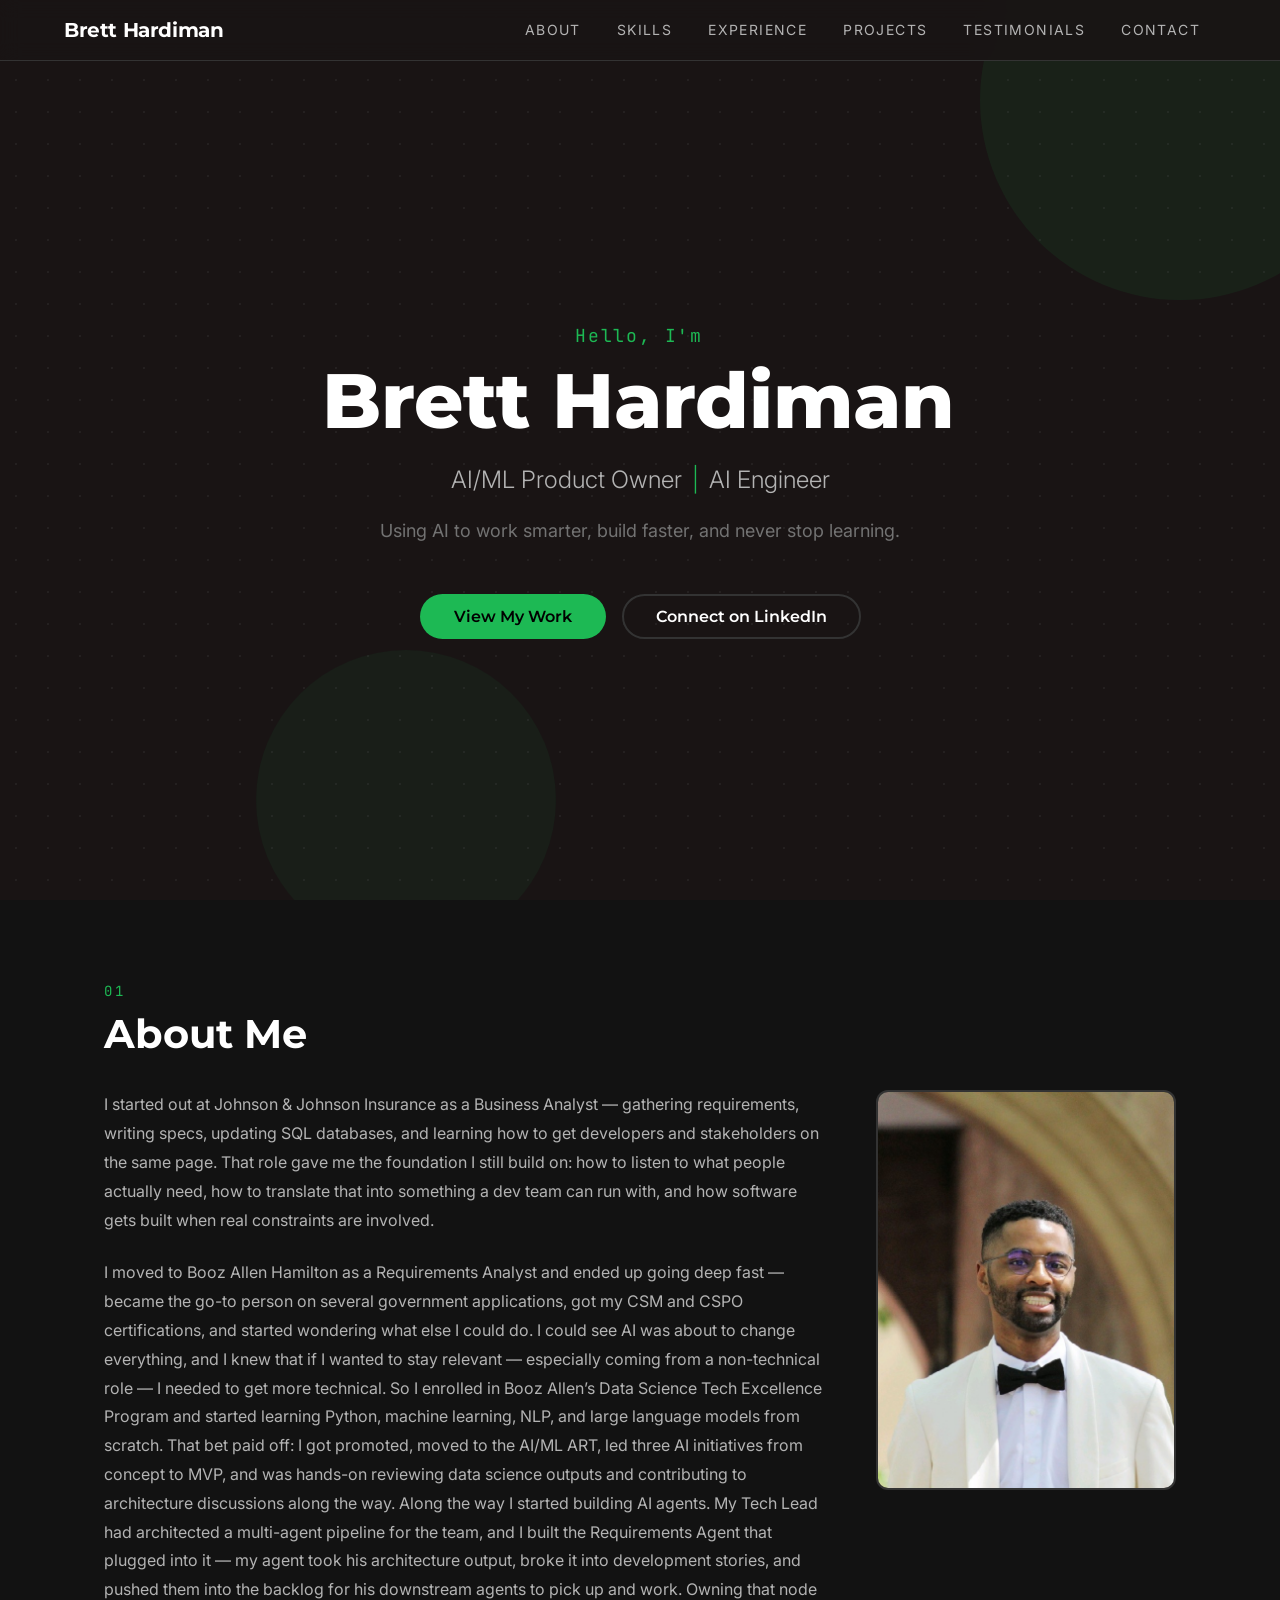
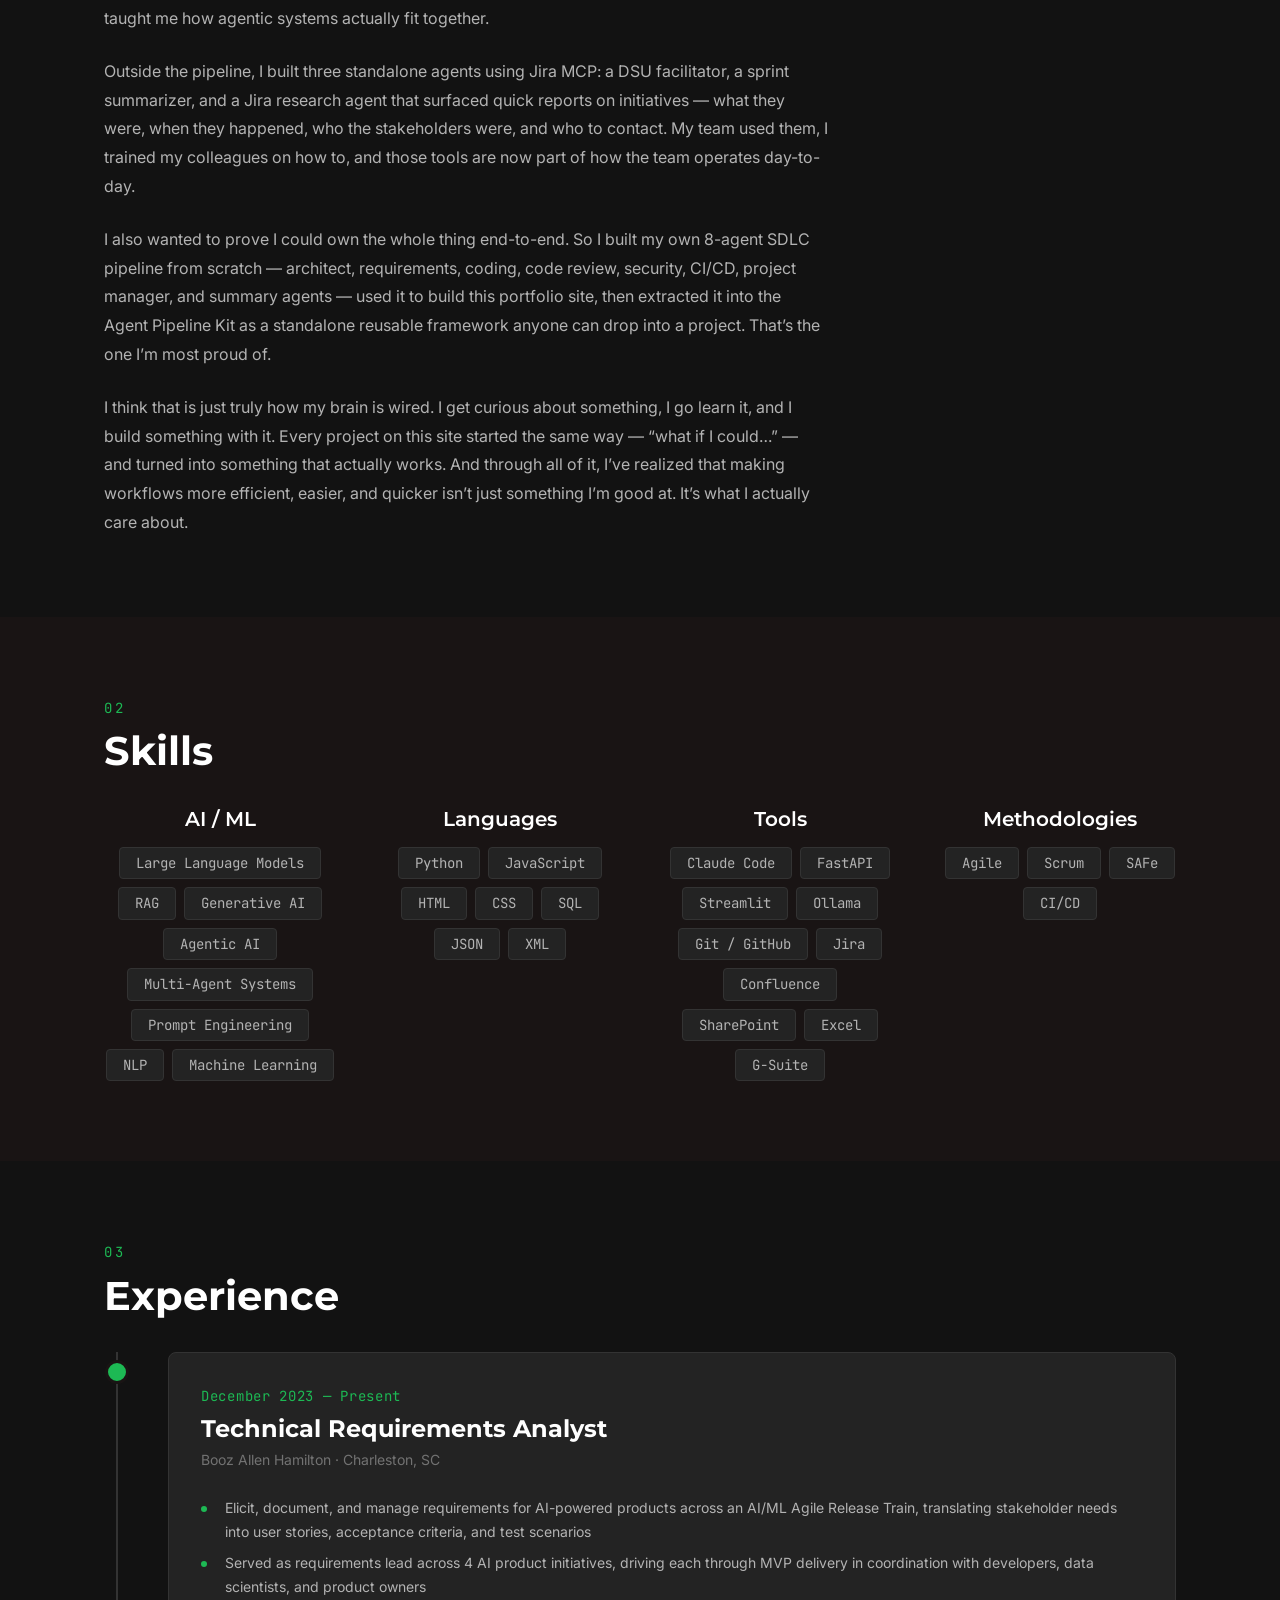
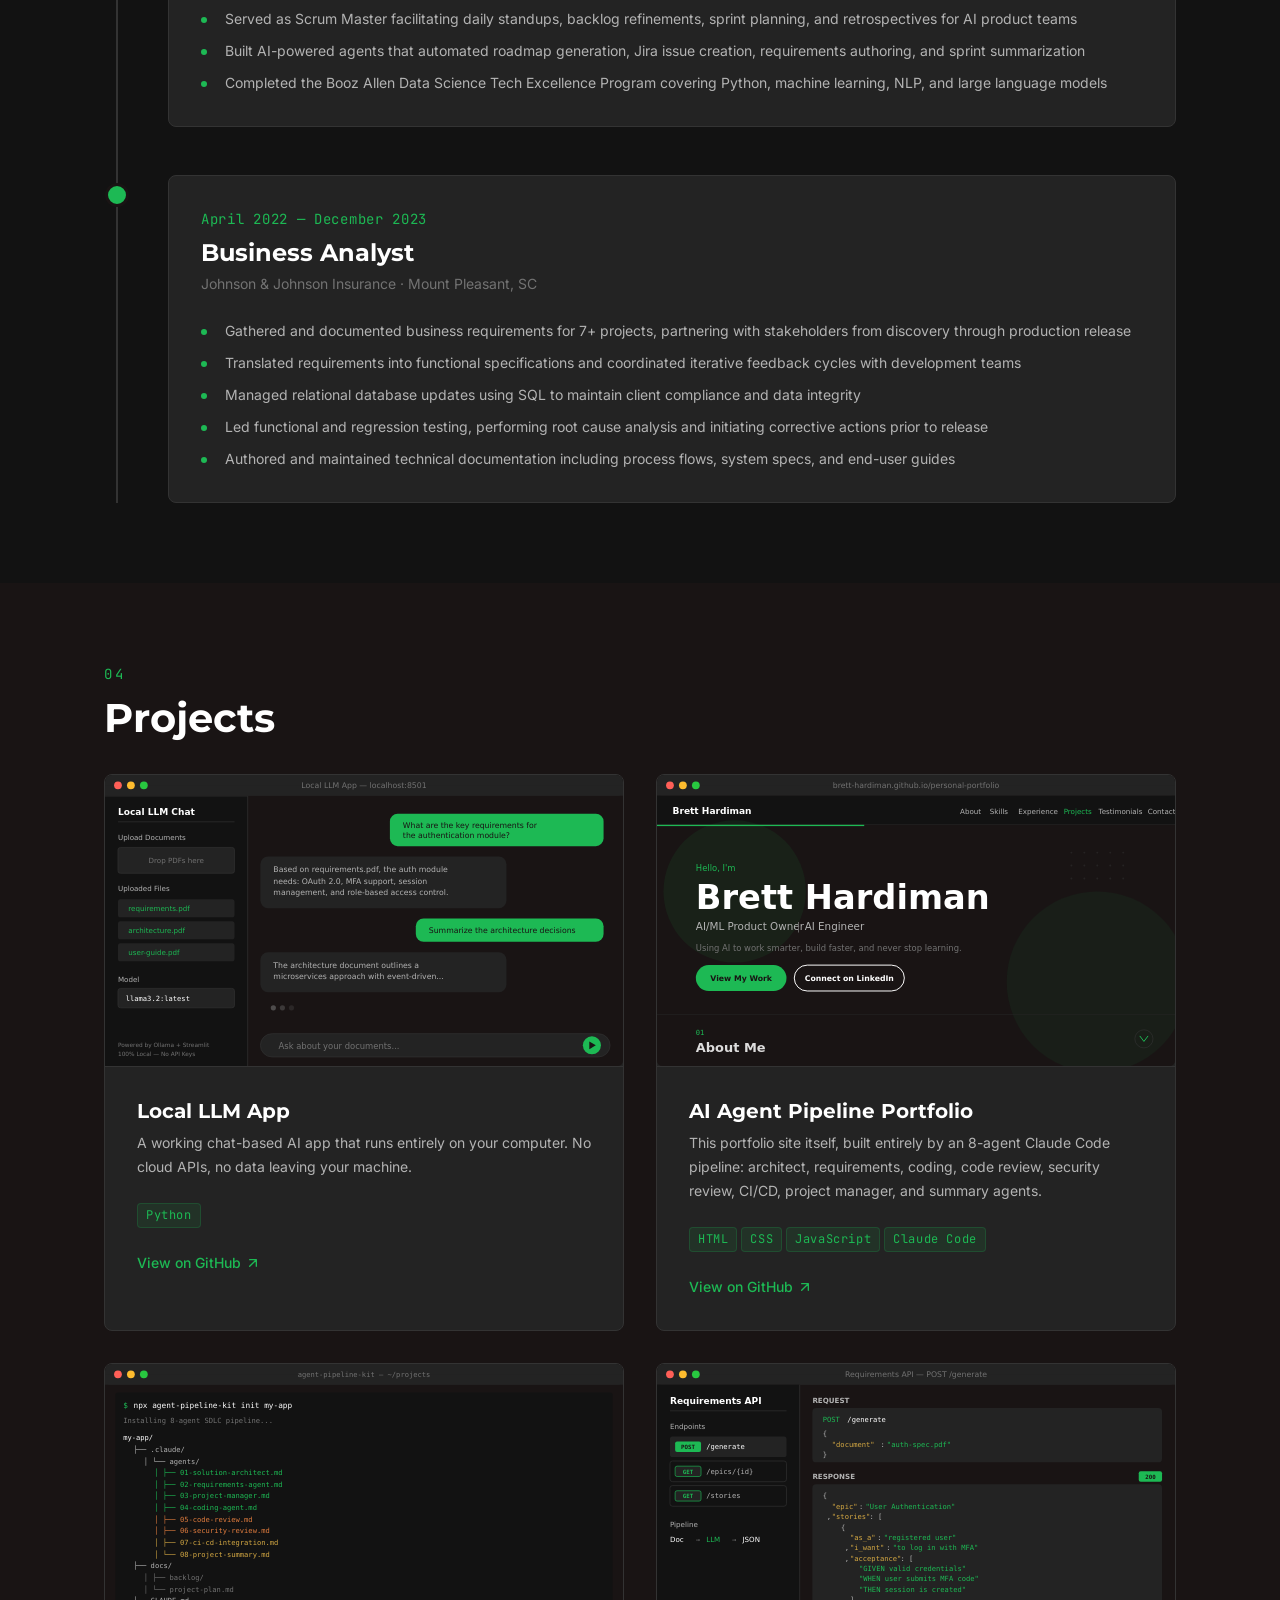
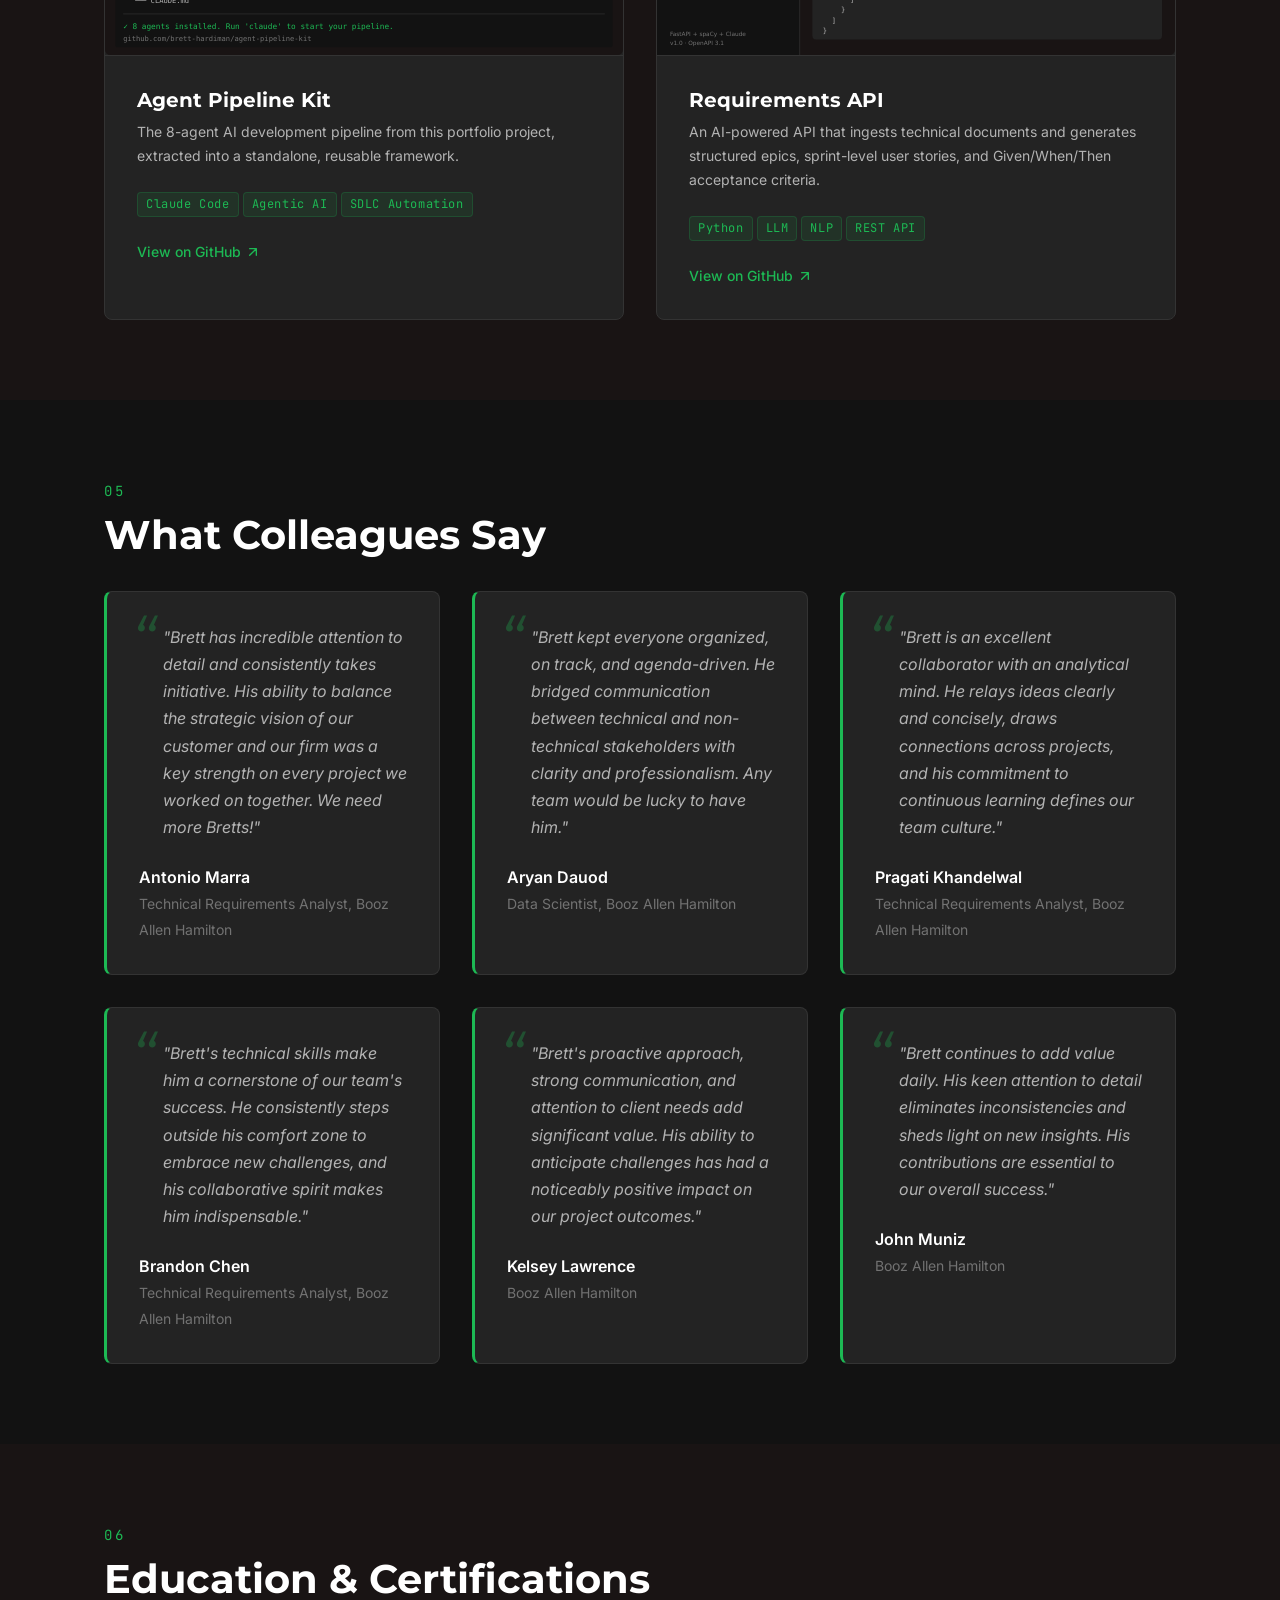
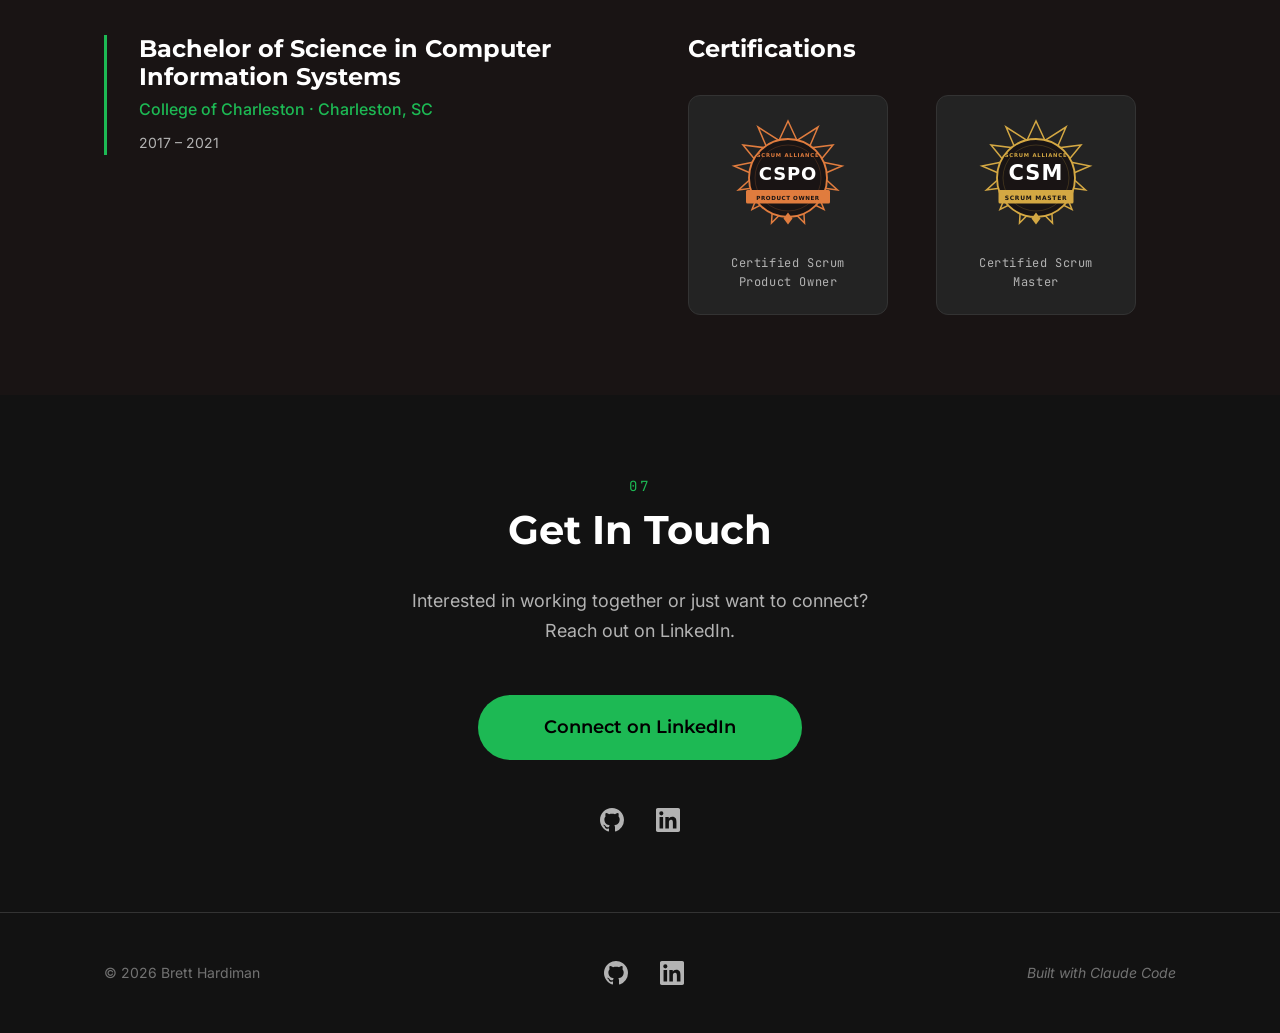
==== index.html @ 3c2dd950 "fix(about): correct initiative count from four to three Co-Authored-By: Claude Opus 4.7 (1M context)" ====
<!DOCTYPE html>
<html lang="en">
<head>
  <meta charset="UTF-8">
  <meta name="viewport" content="width=device-width, initial-scale=1.0">
  <title>Brett Hardiman — AI/ML Engineer & Agentic AI Specialist</title>

  <!-- SEO — Task 4-3 -->
  <meta name="description" content="Brett Hardiman — AI/ML Product Owner and AI Engineer specializing in agentic AI workflows, RAG applications, and LLM-powered tools. View projects and professional background.">
  <meta name="author" content="Brett Hardiman">
  <meta name="robots" content="index, follow">

  <!-- Open Graph — Task 4-3 (og:image asset created in Task 4-4) -->
  <meta property="og:type" content="website">
  <meta property="og:title" content="Brett Hardiman — AI/ML Product Owner & AI Engineer">
  <meta property="og:description" content="Portfolio showcasing AI/ML projects, agentic workflows, and professional experience at Booz Allen Hamilton.">
  <meta property="og:url" content="https://bretthardiman.com/">
  <meta property="og:image" content="https://bretthardiman.com/assets/images/og-image.png">

  <!-- Twitter Card — Task 4-3 -->
  <meta name="twitter:card" content="summary_large_image">
  <meta name="twitter:title" content="Brett Hardiman — AI/ML Product Owner & AI Engineer">
  <meta name="twitter:description" content="Portfolio showcasing AI/ML projects and agentic AI workflows.">
  <meta name="twitter:image" content="https://bretthardiman.com/assets/images/og-image.png">

  <!-- Theme color — Task 4-3 -->
  <meta name="theme-color" content="#191414">

  <!-- Favicon — Task 4-4 -->
  <link rel="icon" type="image/svg+xml" href="assets/icons/favicon.svg">
  <link rel="icon" type="image/png" href="assets/icons/favicon.png">

  <!-- Fonts -->
  <link rel="preconnect" href="https://fonts.googleapis.com">
  <link rel="preconnect" href="https://fonts.gstatic.com" crossorigin>
  <link href="https://fonts.googleapis.com/css2?family=Inter:wght@300;400;500&family=Montserrat:wght@600;700;800&family=JetBrains+Mono:wght@400&display=swap" rel="stylesheet">

  <!-- Styles -->
  <link rel="stylesheet" href="styles.css">

  <!-- Graceful degradation when JS is disabled — Task 3-6 -->
  <noscript>
    <style>
      [data-reveal] { opacity: 1 !important; transform: none !important; }
      .nav-toggle { display: none !important; }
      .nav-list { opacity: 1 !important; visibility: visible !important; transform: none !important; }
    </style>
  </noscript>
</head>
<body>
  <a href="#main-content" class="skip-link">Skip to main content</a>

  <header class="site-header" role="banner">
    <nav class="nav" role="navigation" aria-label="Main navigation">
      <a href="#hero" class="nav-logo">Brett Hardiman</a>
      <button class="nav-toggle" aria-label="Toggle navigation" aria-expanded="false">
        <span class="nav-toggle-bar"></span>
        <span class="nav-toggle-bar"></span>
        <span class="nav-toggle-bar"></span>
      </button>
      <ul class="nav-list">
        <li><a href="#about" class="nav-link">About</a></li>
        <li><a href="#skills" class="nav-link">Skills</a></li>
        <li><a href="#experience" class="nav-link">Experience</a></li>
        <li><a href="#projects" class="nav-link">Projects</a></li>
        <li><a href="#testimonials" class="nav-link">Testimonials</a></li>
        <li><a href="#contact" class="nav-link">Contact</a></li>
      </ul>
    </nav>
    <div class="scroll-progress" role="progressbar" aria-label="Page scroll progress"></div>
  </header>

  <main id="main-content">

    <!-- =============================================
         HERO SECTION
         ============================================= -->
    <section id="hero" class="section section--hero">
      <canvas id="mesh-canvas" aria-hidden="true"></canvas>
      <div class="hero-bg" aria-hidden="true"></div>
      <div class="hero-decorative" aria-hidden="true">
        <div class="hero-blob hero-blob--1" data-parallax-speed="0.5"></div>
        <div class="hero-blob hero-blob--2" data-parallax-speed="1"></div>
        <div class="hero-dots" data-parallax-speed="0.3"></div>
      </div>
      <div class="hero-content" data-reveal>
        <p class="hero-greeting">Hello, I'm</p>
        <h1 class="hero-name">Brett Hardiman</h1>
        <p class="hero-title">AI/ML Product Owner <span class="hero-separator">|</span> AI Engineer</p>
        <p class="hero-tagline">Using AI to work smarter, build faster, and never stop learning.</p>
        <div class="hero-cta">
          <a href="#projects" class="btn btn--primary">View My Work</a>
          <a href="https://www.linkedin.com/in/brett-hardiman-75682a205" class="btn btn--ghost" target="_blank" rel="noopener noreferrer">Connect on LinkedIn</a>
        </div>
      </div>
    </section>

    <!-- =============================================
         ABOUT SECTION
         ============================================= -->
    <section id="about" class="section" data-section-number="01">
      <div class="section-container">
        <span class="section-number">01</span>
        <h2 class="section-title">About Me</h2>
        <div class="about-content" data-reveal>
          <div class="about-text">
            <p>I started out at Johnson &amp; Johnson Insurance as a Business Analyst &mdash; gathering requirements, writing specs, updating SQL databases, and learning how to get developers and stakeholders on the same page. That role gave me the foundation I still build on: how to listen to what people actually need, how to translate that into something a dev team can run with, and how software gets built when real constraints are involved.</p>
            <p>I moved to Booz Allen Hamilton as a Requirements Analyst and ended up going deep fast &mdash; became the go-to person on several government applications, got my CSM and CSPO certifications, and started wondering what else I could do. I could see AI was about to change everything, and I knew that if I wanted to stay relevant &mdash; especially coming from a non-technical role &mdash; I needed to get more technical. So I enrolled in Booz Allen&rsquo;s Data Science Tech Excellence Program and started learning Python, machine learning, NLP, and large language models from scratch. That bet paid off: I got promoted, moved to the AI/ML ART, led three AI initiatives from concept to MVP, and was hands-on reviewing data science outputs and contributing to architecture discussions along the way. Along the way I started building AI agents. My Tech Lead had architected a multi-agent pipeline for the team, and I built the Requirements Agent that plugged into it &mdash; my agent took his architecture output, broke it into development stories, and pushed them into the backlog for his downstream agents to pick up and work. Owning that node taught me how agentic systems actually fit together.</p>
            <p>Outside the pipeline, I built three standalone agents using Jira MCP: a DSU facilitator, a sprint summarizer, and a Jira research agent that surfaced quick reports on initiatives &mdash; what they were, when they happened, who the stakeholders were, and who to contact. My team used them, I trained my colleagues on how to, and those tools are now part of how the team operates day-to-day.</p>
            <p>I also wanted to prove I could own the whole thing end-to-end. So I built my own 8-agent SDLC pipeline from scratch &mdash; architect, requirements, coding, code review, security, CI/CD, project manager, and summary agents &mdash; used it to build this portfolio site, then extracted it into the Agent Pipeline Kit as a standalone reusable framework anyone can drop into a project. That&rsquo;s the one I&rsquo;m most proud of.</p>
            <p>I think that is just truly how my brain is wired. I get curious about something, I go learn it, and I build something with it. Every project on this site started the same way &mdash; &ldquo;what if I could&hellip;&rdquo; &mdash; and turned into something that actually works. And through all of it, I&rsquo;ve realized that making workflows more efficient, easier, and quicker isn&rsquo;t just something I&rsquo;m good at. It&rsquo;s what I actually care about.</p>
          </div>
          <div class="about-image" data-reveal>
            <img src="assets/images/headshot.jpg" alt="Brett Hardiman" loading="lazy" decoding="async" width="300" height="400" class="about-headshot">
          </div>
        </div>
      </div>
    </section>

    <!-- =============================================
         SKILLS SECTION
         ============================================= -->
    <section id="skills" class="section" data-section-number="02">
      <div class="section-container">
        <span class="section-number">02</span>
        <h2 class="section-title">Skills</h2>
        <div class="skills-grid" data-reveal>
          <div class="skill-category">
            <h3 class="skill-category-title">AI / ML</h3>
            <ul class="skill-list">
              <li class="skill-badge" data-reveal data-reveal-delay="0"><span class="skill-name">Large Language Models</span></li>
              <li class="skill-badge" data-reveal data-reveal-delay="50"><span class="skill-name">RAG</span></li>
              <li class="skill-badge" data-reveal data-reveal-delay="100"><span class="skill-name">Generative AI</span></li>
              <li class="skill-badge" data-reveal data-reveal-delay="150"><span class="skill-name">Agentic AI</span></li>
              <li class="skill-badge" data-reveal data-reveal-delay="200"><span class="skill-name">Multi-Agent Systems</span></li>
              <li class="skill-badge" data-reveal data-reveal-delay="250"><span class="skill-name">Prompt Engineering</span></li>
              <li class="skill-badge" data-reveal data-reveal-delay="300"><span class="skill-name">NLP</span></li>
              <li class="skill-badge" data-reveal data-reveal-delay="350"><span class="skill-name">Machine Learning</span></li>
            </ul>
          </div>
          <div class="skill-category">
            <h3 class="skill-category-title">Languages</h3>
            <ul class="skill-list">
              <li class="skill-badge" data-reveal data-reveal-delay="400"><span class="skill-name">Python</span></li>
              <li class="skill-badge" data-reveal data-reveal-delay="450"><span class="skill-name">JavaScript</span></li>
              <li class="skill-badge" data-reveal data-reveal-delay="500"><span class="skill-name">HTML</span></li>
              <li class="skill-badge" data-reveal data-reveal-delay="550"><span class="skill-name">CSS</span></li>
              <li class="skill-badge" data-reveal data-reveal-delay="600"><span class="skill-name">SQL</span></li>
              <li class="skill-badge" data-reveal data-reveal-delay="650"><span class="skill-name">JSON</span></li>
              <li class="skill-badge" data-reveal data-reveal-delay="700"><span class="skill-name">XML</span></li>
            </ul>
          </div>
          <div class="skill-category">
            <h3 class="skill-category-title">Tools</h3>
            <ul class="skill-list">
              <li class="skill-badge" data-reveal data-reveal-delay="750"><span class="skill-name">Claude Code</span></li>
              <li class="skill-badge" data-reveal data-reveal-delay="800"><span class="skill-name">FastAPI</span></li>
              <li class="skill-badge" data-reveal data-reveal-delay="850"><span class="skill-name">Streamlit</span></li>
              <li class="skill-badge" data-reveal data-reveal-delay="900"><span class="skill-name">Ollama</span></li>
              <li class="skill-badge" data-reveal data-reveal-delay="950"><span class="skill-name">Git / GitHub</span></li>
              <li class="skill-badge" data-reveal data-reveal-delay="1000"><span class="skill-name">Jira</span></li>
              <li class="skill-badge" data-reveal data-reveal-delay="1050"><span class="skill-name">Confluence</span></li>
              <li class="skill-badge" data-reveal data-reveal-delay="1100"><span class="skill-name">SharePoint</span></li>
              <li class="skill-badge" data-reveal data-reveal-delay="1150"><span class="skill-name">Excel</span></li>
              <li class="skill-badge" data-reveal data-reveal-delay="1200"><span class="skill-name">G-Suite</span></li>
            </ul>
          </div>
          <div class="skill-category">
            <h3 class="skill-category-title">Methodologies</h3>
            <ul class="skill-list">
              <li class="skill-badge" data-reveal data-reveal-delay="1250"><span class="skill-name">Agile</span></li>
              <li class="skill-badge" data-reveal data-reveal-delay="1300"><span class="skill-name">Scrum</span></li>
              <li class="skill-badge" data-reveal data-reveal-delay="1350"><span class="skill-name">SAFe</span></li>
              <li class="skill-badge" data-reveal data-reveal-delay="1400"><span class="skill-name">CI/CD</span></li>
            </ul>
          </div>
        </div>
      </div>
    </section>

    <!-- =============================================
         EXPERIENCE SECTION
         ============================================= -->
    <section id="experience" class="section" data-section-number="03">
      <div class="section-container">
        <span class="section-number">03</span>
        <h2 class="section-title">Experience</h2>
        <div class="timeline">
          <div class="timeline-item" data-reveal>
            <div class="timeline-marker"></div>
            <div class="timeline-content">
              <span class="timeline-date">December 2023 — Present</span>
              <h3 class="timeline-role">Technical Requirements Analyst</h3>
              <p class="timeline-company">Booz Allen Hamilton · Charleston, SC</p>
              <ul class="timeline-details">
                <li>Elicit, document, and manage requirements for AI-powered products across an AI/ML Agile Release Train, translating stakeholder needs into user stories, acceptance criteria, and test scenarios</li>
                <li>Served as requirements lead across 4 AI product initiatives, driving each through MVP delivery in coordination with developers, data scientists, and product owners</li>
                <li>Served as Scrum Master facilitating daily standups, backlog refinements, sprint planning, and retrospectives for AI product teams</li>
                <li>Built AI-powered agents that automated roadmap generation, Jira issue creation, requirements authoring, and sprint summarization</li>
                <li>Completed the Booz Allen Data Science Tech Excellence Program covering Python, machine learning, NLP, and large language models</li>
              </ul>
            </div>
          </div>
          <div class="timeline-item" data-reveal>
            <div class="timeline-marker"></div>
            <div class="timeline-content">
              <span class="timeline-date">April 2022 — December 2023</span>
              <h3 class="timeline-role">Business Analyst</h3>
              <p class="timeline-company">Johnson &amp; Johnson Insurance · Mount Pleasant, SC</p>
              <ul class="timeline-details">
                <li>Gathered and documented business requirements for 7+ projects, partnering with stakeholders from discovery through production release</li>
                <li>Translated requirements into functional specifications and coordinated iterative feedback cycles with development teams</li>
                <li>Managed relational database updates using SQL to maintain client compliance and data integrity</li>
                <li>Led functional and regression testing, performing root cause analysis and initiating corrective actions prior to release</li>
                <li>Authored and maintained technical documentation including process flows, system specs, and end-user guides</li>
              </ul>
            </div>
          </div>
        </div>
      </div>
    </section>

    <!-- =============================================
         PROJECTS SECTION
         ============================================= -->
    <section id="projects" class="section" data-section-number="04">
      <div class="section-container">
        <span class="section-number">04</span>
        <h2 class="section-title">Projects</h2>
        <div class="projects-grid">
          <div class="project-card" data-reveal>
            <div class="project-card-image">
              <img src="assets/images/local-llm-app.svg" alt="Local LLM App — a chat interface with document upload sidebar, showing RAG-powered conversations" loading="lazy" decoding="async" width="800" height="450">
            </div>
            <div class="project-card-content">
              <h3 class="project-card-title">Local LLM App</h3>
              <p class="project-card-description">A working chat-based AI app that runs entirely on your computer. No cloud APIs, no data leaving your machine.</p>
              <div class="project-card-tech">
                <span class="tech-badge">Python</span>
              </div>
              <div class="project-card-links">
                <a href="https://github.com/brett-hardiman/Local-LLM-App" class="project-link" target="_blank" rel="noopener noreferrer">
                  <span>View on GitHub</span>
                  <svg xmlns="http://www.w3.org/2000/svg" viewBox="0 0 24 24" width="16" height="16" aria-hidden="true" focusable="false"><path d="M7 17L17 7M17 7H7M17 7V17" stroke="currentColor" stroke-width="2" stroke-linecap="round" stroke-linejoin="round" fill="none"/></svg>
                </a>
              </div>
            </div>
          </div>
          <div class="project-card" data-reveal>
            <div class="project-card-image">
              <img src="assets/images/portfolio-pipeline.svg" alt="AI Agent Pipeline Portfolio — browser preview of the portfolio site's hero section with name, title, and CTA buttons" loading="lazy" decoding="async" width="800" height="450">
            </div>
            <div class="project-card-content">
              <h3 class="project-card-title">AI Agent Pipeline Portfolio</h3>
              <p class="project-card-description">This portfolio site itself, built entirely by an 8-agent Claude Code pipeline: architect, requirements, coding, code review, security review, CI/CD, project manager, and summary agents.</p>
              <div class="project-card-tech">
                <span class="tech-badge">HTML</span>
                <span class="tech-badge">CSS</span>
                <span class="tech-badge">JavaScript</span>
                <span class="tech-badge">Claude Code</span>
              </div>
              <div class="project-card-links">
                <a href="https://github.com/brett-hardiman/personal-portfolio" class="project-link" target="_blank" rel="noopener noreferrer">
                  <span>View on GitHub</span>
                  <svg xmlns="http://www.w3.org/2000/svg" viewBox="0 0 24 24" width="16" height="16" aria-hidden="true" focusable="false"><path d="M7 17L17 7M17 7H7M17 7V17" stroke="currentColor" stroke-width="2" stroke-linecap="round" stroke-linejoin="round" fill="none"/></svg>
                </a>
              </div>
            </div>
          </div>
          <div class="project-card" data-reveal>
            <div class="project-card-image">
              <img src="assets/images/agent-pipeline-kit.svg" alt="Agent Pipeline Kit — terminal showing init command installing the 8-agent SDLC pipeline into a new project" loading="lazy" decoding="async" width="800" height="450">
            </div>
            <div class="project-card-content">
              <h3 class="project-card-title">Agent Pipeline Kit</h3>
              <p class="project-card-description">The 8-agent AI development pipeline from this portfolio project, extracted into a standalone, reusable framework.</p>
              <div class="project-card-tech">
                <span class="tech-badge">Claude Code</span>
                <span class="tech-badge">Agentic AI</span>
                <span class="tech-badge">SDLC Automation</span>
              </div>
              <div class="project-card-links">
                <a href="https://github.com/brett-hardiman/agent-pipeline-kit" class="project-link" target="_blank" rel="noopener noreferrer">
                  <span>View on GitHub</span>
                  <svg xmlns="http://www.w3.org/2000/svg" viewBox="0 0 24 24" width="16" height="16" aria-hidden="true" focusable="false"><path d="M7 17L17 7M17 7H7M17 7V17" stroke="currentColor" stroke-width="2" stroke-linecap="round" stroke-linejoin="round" fill="none"/></svg>
                </a>
              </div>
            </div>
          </div>
          <div class="project-card" data-reveal>
            <div class="project-card-image">
              <img src="assets/images/requirements-api.svg" alt="Requirements API — POST /generate endpoint returning a structured JSON epic with user stories and Given/When/Then acceptance criteria" loading="lazy" decoding="async" width="800" height="450">
            </div>
            <div class="project-card-content">
              <h3 class="project-card-title">Requirements API</h3>
              <p class="project-card-description">An AI-powered API that ingests technical documents and generates structured epics, sprint-level user stories, and Given/When/Then acceptance criteria.</p>
              <div class="project-card-tech">
                <span class="tech-badge">Python</span>
                <span class="tech-badge">LLM</span>
                <span class="tech-badge">NLP</span>
                <span class="tech-badge">REST API</span>
              </div>
              <div class="project-card-links">
                <a href="https://github.com/brett-hardiman/requirements-api" class="project-link" target="_blank" rel="noopener noreferrer">
                  <span>View on GitHub</span>
                  <svg xmlns="http://www.w3.org/2000/svg" viewBox="0 0 24 24" width="16" height="16" aria-hidden="true" focusable="false"><path d="M7 17L17 7M17 7H7M17 7V17" stroke="currentColor" stroke-width="2" stroke-linecap="round" stroke-linejoin="round" fill="none"/></svg>
                </a>
              </div>
            </div>
          </div>
        </div>
      </div>
    </section>

    <!-- =============================================
         TESTIMONIALS SECTION
         ============================================= -->
    <section id="testimonials" class="section" data-section-number="05">
      <div class="section-container">
        <span class="section-number">05</span>
        <h2 class="section-title">What Colleagues Say</h2>
        <div class="testimonials-grid">
          <blockquote class="testimonial-card" data-reveal>
            <p class="testimonial-quote">"Brett has incredible attention to detail and consistently takes initiative. His ability to balance the strategic vision of our customer and our firm was a key strength on every project we worked on together. We need more Bretts!"</p>
            <footer class="testimonial-author">
              <cite class="testimonial-name">Antonio Marra</cite>
              <span class="testimonial-role">Technical Requirements Analyst, Booz Allen Hamilton</span>
            </footer>
          </blockquote>
          <blockquote class="testimonial-card" data-reveal data-reveal-delay="100">
            <p class="testimonial-quote">"Brett kept everyone organized, on track, and agenda-driven. He bridged communication between technical and non-technical stakeholders with clarity and professionalism. Any team would be lucky to have him."</p>
            <footer class="testimonial-author">
              <cite class="testimonial-name">Aryan Dauod</cite>
              <span class="testimonial-role">Data Scientist, Booz Allen Hamilton</span>
            </footer>
          </blockquote>
          <blockquote class="testimonial-card" data-reveal data-reveal-delay="200">
            <p class="testimonial-quote">"Brett is an excellent collaborator with an analytical mind. He relays ideas clearly and concisely, draws connections across projects, and his commitment to continuous learning defines our team culture."</p>
            <footer class="testimonial-author">
              <cite class="testimonial-name">Pragati Khandelwal</cite>
              <span class="testimonial-role">Technical Requirements Analyst, Booz Allen Hamilton</span>
            </footer>
          </blockquote>
          <blockquote class="testimonial-card" data-reveal data-reveal-delay="300">
            <p class="testimonial-quote">"Brett's technical skills make him a cornerstone of our team's success. He consistently steps outside his comfort zone to embrace new challenges, and his collaborative spirit makes him indispensable."</p>
            <footer class="testimonial-author">
              <cite class="testimonial-name">Brandon Chen</cite>
              <span class="testimonial-role">Technical Requirements Analyst, Booz Allen Hamilton</span>
            </footer>
          </blockquote>
          <blockquote class="testimonial-card" data-reveal data-reveal-delay="400">
            <p class="testimonial-quote">"Brett's proactive approach, strong communication, and attention to client needs add significant value. His ability to anticipate challenges has had a noticeably positive impact on our project outcomes."</p>
            <footer class="testimonial-author">
              <cite class="testimonial-name">Kelsey Lawrence</cite>
              <span class="testimonial-role">Booz Allen Hamilton</span>
            </footer>
          </blockquote>
          <blockquote class="testimonial-card" data-reveal data-reveal-delay="500">
            <p class="testimonial-quote">"Brett continues to add value daily. His keen attention to detail eliminates inconsistencies and sheds light on new insights. His contributions are essential to our overall success."</p>
            <footer class="testimonial-author">
              <cite class="testimonial-name">John Muniz</cite>
              <span class="testimonial-role">Booz Allen Hamilton</span>
            </footer>
          </blockquote>
        </div>
      </div>
    </section>

    <!-- =============================================
         EDUCATION SECTION — Task 4-2
         ============================================= -->
    <section id="education" class="section" data-section-number="06">
      <div class="section-container">
        <span class="section-number">06</span>
        <h2 class="section-title">Education &amp; Certifications</h2>
        <div class="education-layout">
          <div class="education-list">
          <div class="education-item" data-reveal>
            <h3 class="education-degree">Bachelor of Science in Computer Information Systems</h3>
            <p class="education-school">College of Charleston · Charleston, SC</p>
            <p class="education-detail">2017 – 2021</p>
          </div>
        </div>
          <div class="certifications" data-reveal>
            <h3 class="certification-title">Certifications</h3>
            <div class="certification-badges">
              <div class="cert-badge-card">
                <img src="assets/icons/cspo-badge.svg" alt="Certified Scrum Product Owner badge" width="120" height="120" loading="lazy" decoding="async">
                <span class="cert-badge-label">Certified Scrum Product Owner</span>
              </div>
              <div class="cert-badge-card">
                <img src="assets/icons/csm-badge.svg" alt="Certified Scrum Master badge" width="120" height="120" loading="lazy" decoding="async">
                <span class="cert-badge-label">Certified Scrum Master</span>
              </div>
            </div>
          </div>
        </div>
      </div>
    </section>

    <!-- =============================================
         CONTACT SECTION
         ============================================= -->
    <section id="contact" class="section" data-section-number="07">
      <div class="section-container section-container--centered" data-reveal>
        <span class="section-number">07</span>
        <h2 class="section-title">Get In Touch</h2>
        <p class="contact-text">Interested in working together or just want to connect? Reach out on LinkedIn.</p>
        <a href="https://www.linkedin.com/in/brett-hardiman-75682a205" class="btn btn--primary btn--large" target="_blank" rel="noopener noreferrer">
          Connect on LinkedIn
        </a>
        <div class="social-links">
          <a href="https://github.com/brett-hardiman" target="_blank" rel="noopener noreferrer" aria-label="GitHub profile">
            <svg xmlns="http://www.w3.org/2000/svg" viewBox="0 0 24 24" aria-hidden="true" focusable="false"><path d="M12 0C5.37 0 0 5.37 0 12c0 5.31 3.435 9.795 8.205 11.385.6.105.825-.255.825-.57 0-.285-.015-1.23-.015-2.235-3.015.555-3.795-.735-4.035-1.41-.135-.345-.72-1.41-1.23-1.695-.42-.225-1.02-.78-.015-.795.945-.015 1.62.87 1.845 1.23 1.08 1.815 2.805 1.305 3.495.99.105-.78.42-1.305.765-1.605-2.67-.3-5.46-1.335-5.46-5.925 0-1.305.465-2.385 1.23-3.225-.12-.3-.54-1.53.12-3.18 0 0 1.005-.315 3.3 1.23.96-.27 1.98-.405 3-.405s2.04.135 3 .405c2.295-1.56 3.3-1.23 3.3-1.23.66 1.65.24 2.88.12 3.18.765.84 1.23 1.905 1.23 3.225 0 4.605-2.805 5.625-5.475 5.925.435.375.81 1.095.81 2.22 0 1.605-.015 2.895-.015 3.3 0 .315.225.69.825.57A12.02 12.02 0 0 0 24 12c0-6.63-5.37-12-12-12z"/></svg>
          </a>
          <a href="https://www.linkedin.com/in/brett-hardiman-75682a205" target="_blank" rel="noopener noreferrer" aria-label="LinkedIn profile">
            <svg xmlns="http://www.w3.org/2000/svg" viewBox="0 0 24 24" aria-hidden="true" focusable="false"><path d="M20.447 20.452h-3.554v-5.569c0-1.328-.027-3.037-1.852-3.037-1.853 0-2.136 1.445-2.136 2.939v5.667H9.351V9h3.414v1.561h.046c.477-.9 1.637-1.85 3.37-1.85 3.601 0 4.267 2.37 4.267 5.455v6.286zM5.337 7.433a2.062 2.062 0 0 1-2.063-2.065 2.064 2.064 0 1 1 2.063 2.065zm1.782 13.019H3.555V9h3.564v11.452zM22.225 0H1.771C.792 0 0 .774 0 1.729v20.542C0 23.227.792 24 1.771 24h20.451C23.2 24 24 23.227 24 22.271V1.729C24 .774 23.2 0 22.222 0h.003z"/></svg>
          </a>
        </div>
      </div>
    </section>

  </main>

  <!-- =============================================
       FOOTER
       ============================================= -->
  <footer class="site-footer">
    <div class="section-container">
      <p class="footer-copyright">&copy; 2026 Brett Hardiman</p>
      <div class="social-links">
        <a href="https://github.com/brett-hardiman" target="_blank" rel="noopener noreferrer" aria-label="GitHub profile">
          <svg xmlns="http://www.w3.org/2000/svg" viewBox="0 0 24 24" aria-hidden="true" focusable="false"><path d="M12 0C5.37 0 0 5.37 0 12c0 5.31 3.435 9.795 8.205 11.385.6.105.825-.255.825-.57 0-.285-.015-1.23-.015-2.235-3.015.555-3.795-.735-4.035-1.41-.135-.345-.72-1.41-1.23-1.695-.42-.225-1.02-.78-.015-.795.945-.015 1.62.87 1.845 1.23 1.08 1.815 2.805 1.305 3.495.99.105-.78.42-1.305.765-1.605-2.67-.3-5.46-1.335-5.46-5.925 0-1.305.465-2.385 1.23-3.225-.12-.3-.54-1.53.12-3.18 0 0 1.005-.315 3.3 1.23.96-.27 1.98-.405 3-.405s2.04.135 3 .405c2.295-1.56 3.3-1.23 3.3-1.23.66 1.65.24 2.88.12 3.18.765.84 1.23 1.905 1.23 3.225 0 4.605-2.805 5.625-5.475 5.925.435.375.81 1.095.81 2.22 0 1.605-.015 2.895-.015 3.3 0 .315.225.69.825.57A12.02 12.02 0 0 0 24 12c0-6.63-5.37-12-12-12z"/></svg>
        </a>
        <a href="https://www.linkedin.com/in/brett-hardiman-75682a205" target="_blank" rel="noopener noreferrer" aria-label="LinkedIn profile">
          <svg xmlns="http://www.w3.org/2000/svg" viewBox="0 0 24 24" aria-hidden="true" focusable="false"><path d="M20.447 20.452h-3.554v-5.569c0-1.328-.027-3.037-1.852-3.037-1.853 0-2.136 1.445-2.136 2.939v5.667H9.351V9h3.414v1.561h.046c.477-.9 1.637-1.85 3.37-1.85 3.601 0 4.267 2.37 4.267 5.455v6.286zM5.337 7.433a2.062 2.062 0 0 1-2.063-2.065 2.064 2.064 0 1 1 2.063 2.065zm1.782 13.019H3.555V9h3.564v11.452zM22.225 0H1.771C.792 0 0 .774 0 1.729v20.542C0 23.227.792 24 1.771 24h20.451C23.2 24 24 23.227 24 22.271V1.729C24 .774 23.2 0 22.222 0h.003z"/></svg>
        </a>
      </div>
      <p class="footer-credit">Built with Claude Code</p>
    </div>
  </footer>

  <script type="module" src="js/main.js"></script>
</body>
</html>
---- styles.css ----
/* styles.css — CSS entry point for Brett Hardiman Personal Portfolio */

/* Foundation */
@import 'css/variables.css';
@import 'css/reset.css';
@import 'css/typography.css';

/* Layout */
@import 'css/layout.css';
@import 'css/nav.css';

/* Sections */
@import 'css/hero.css';
@import 'css/about.css';
@import 'css/skills.css';
@import 'css/experience.css';
@import 'css/projects.css';
@import 'css/testimonials.css';
@import 'css/education.css';
@import 'css/contact.css';
@import 'css/footer.css';

/* Effects and Responsiveness */
@import 'css/animations.css';
@import 'css/responsive.css';
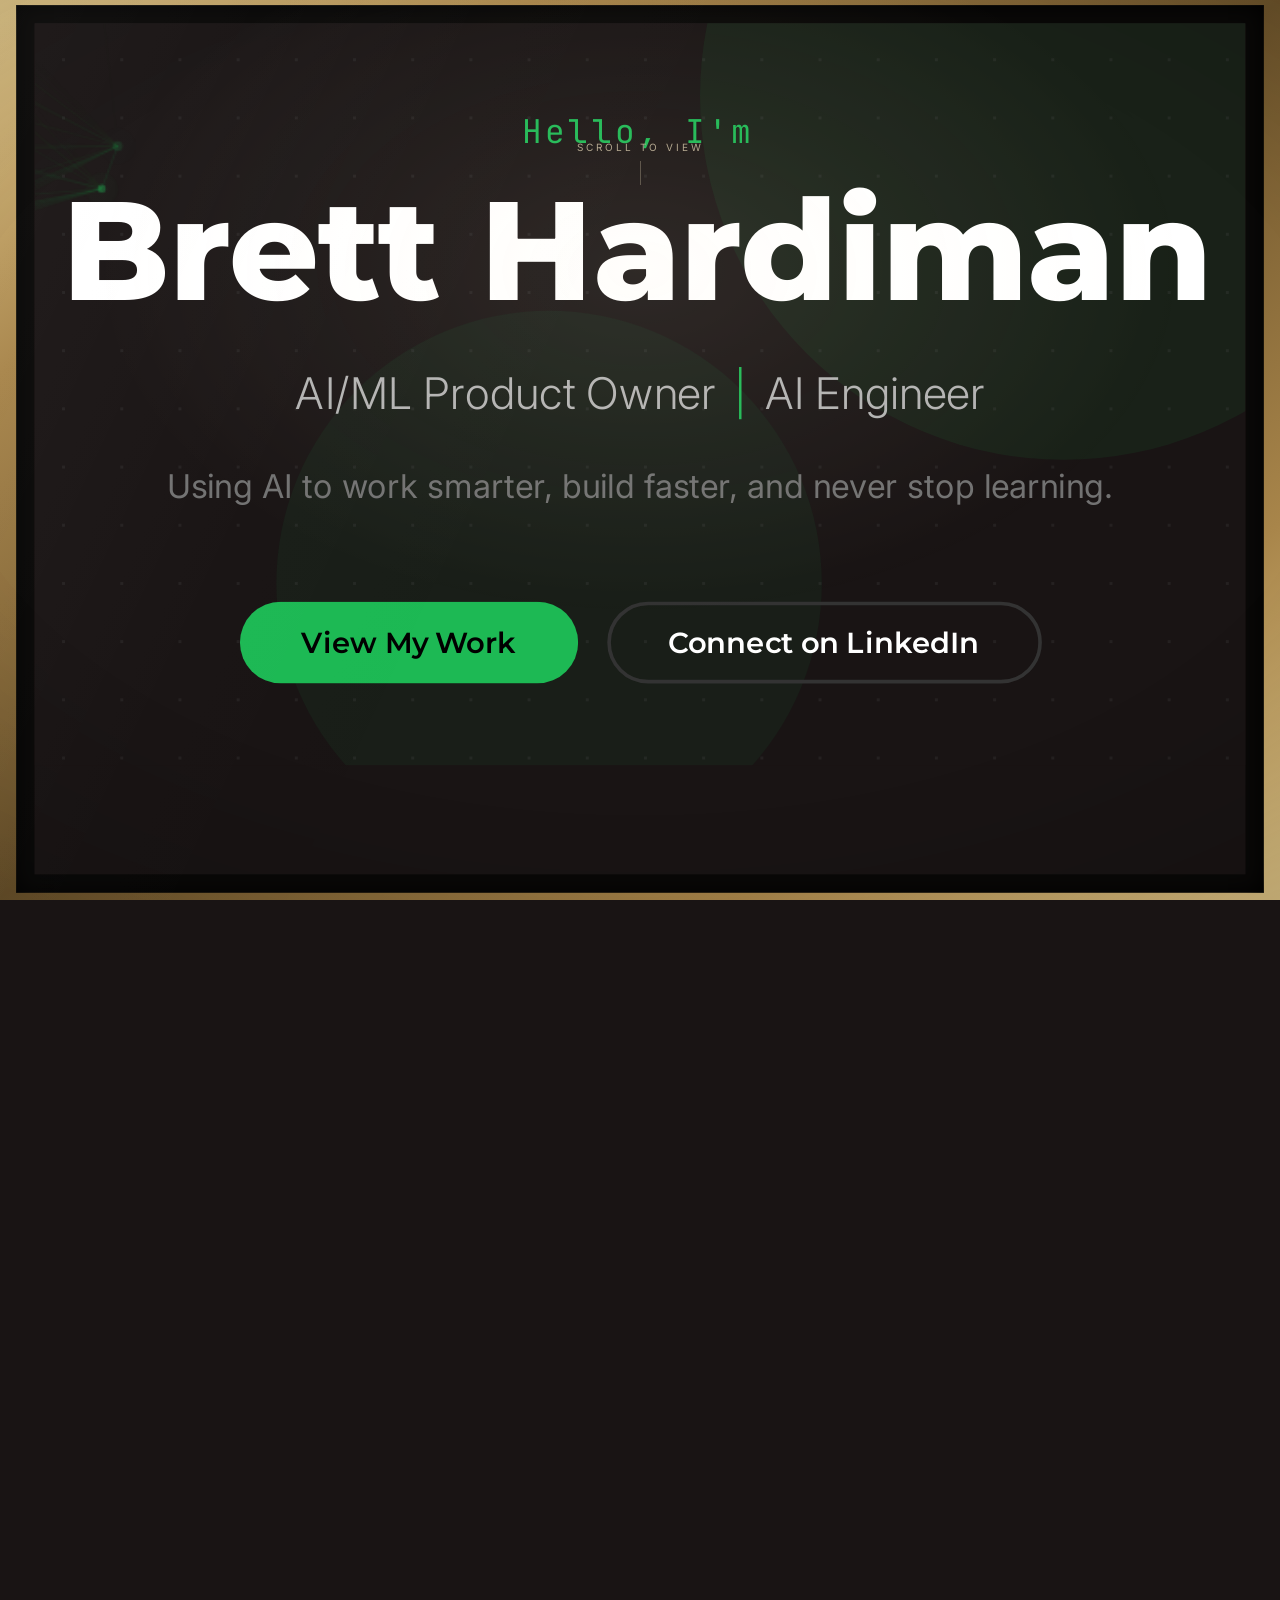
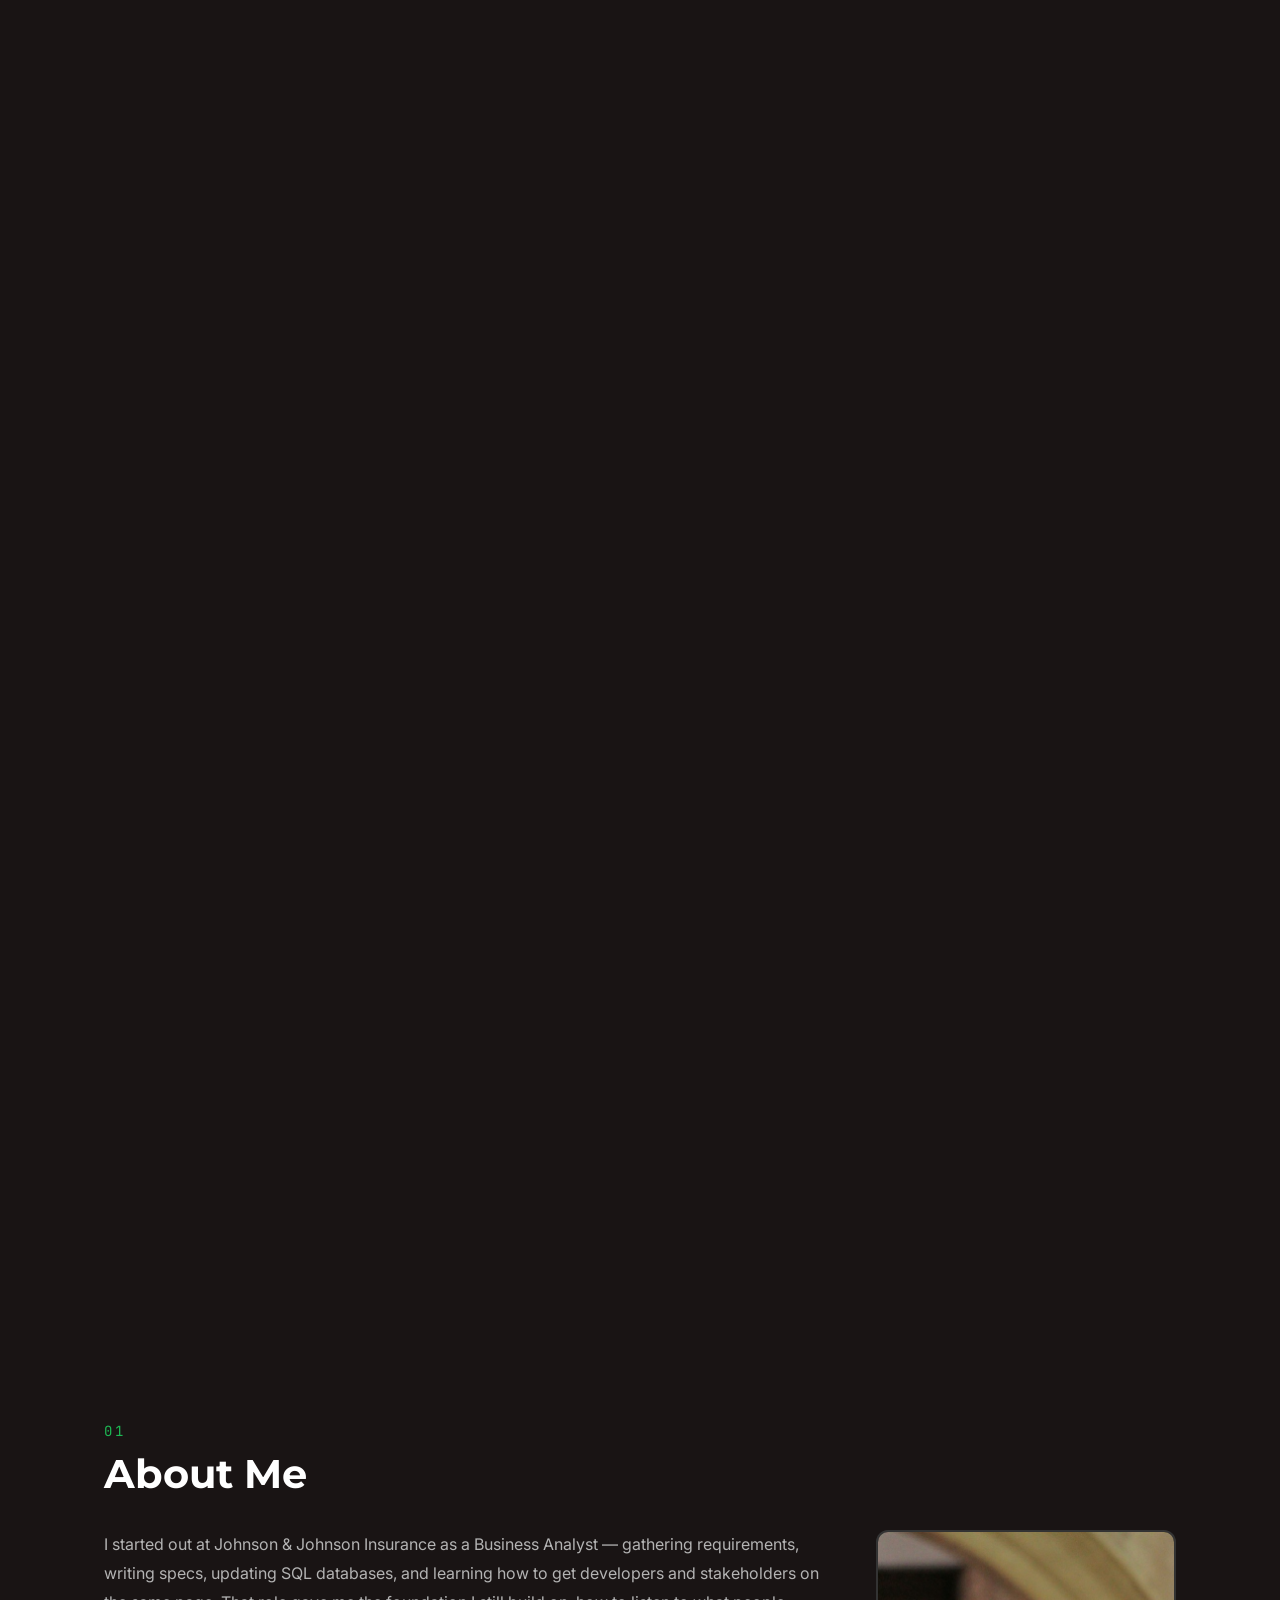
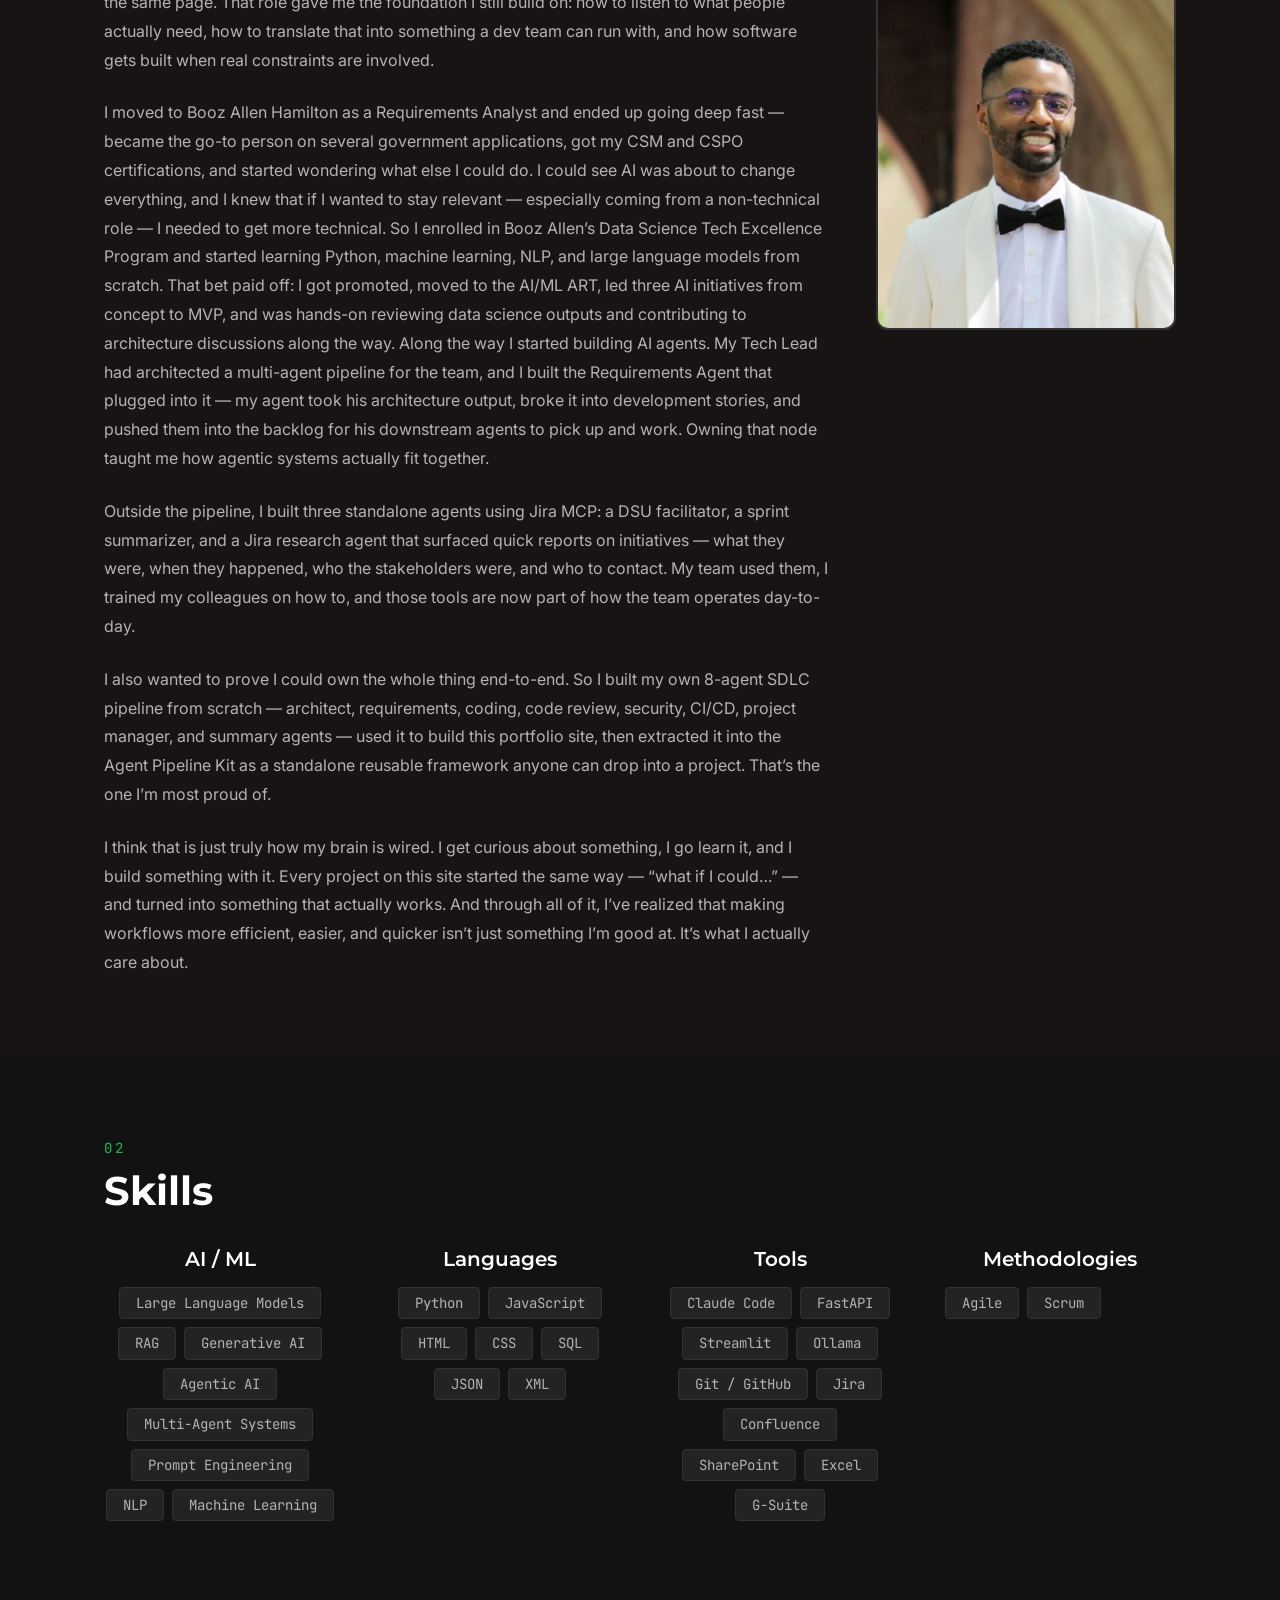
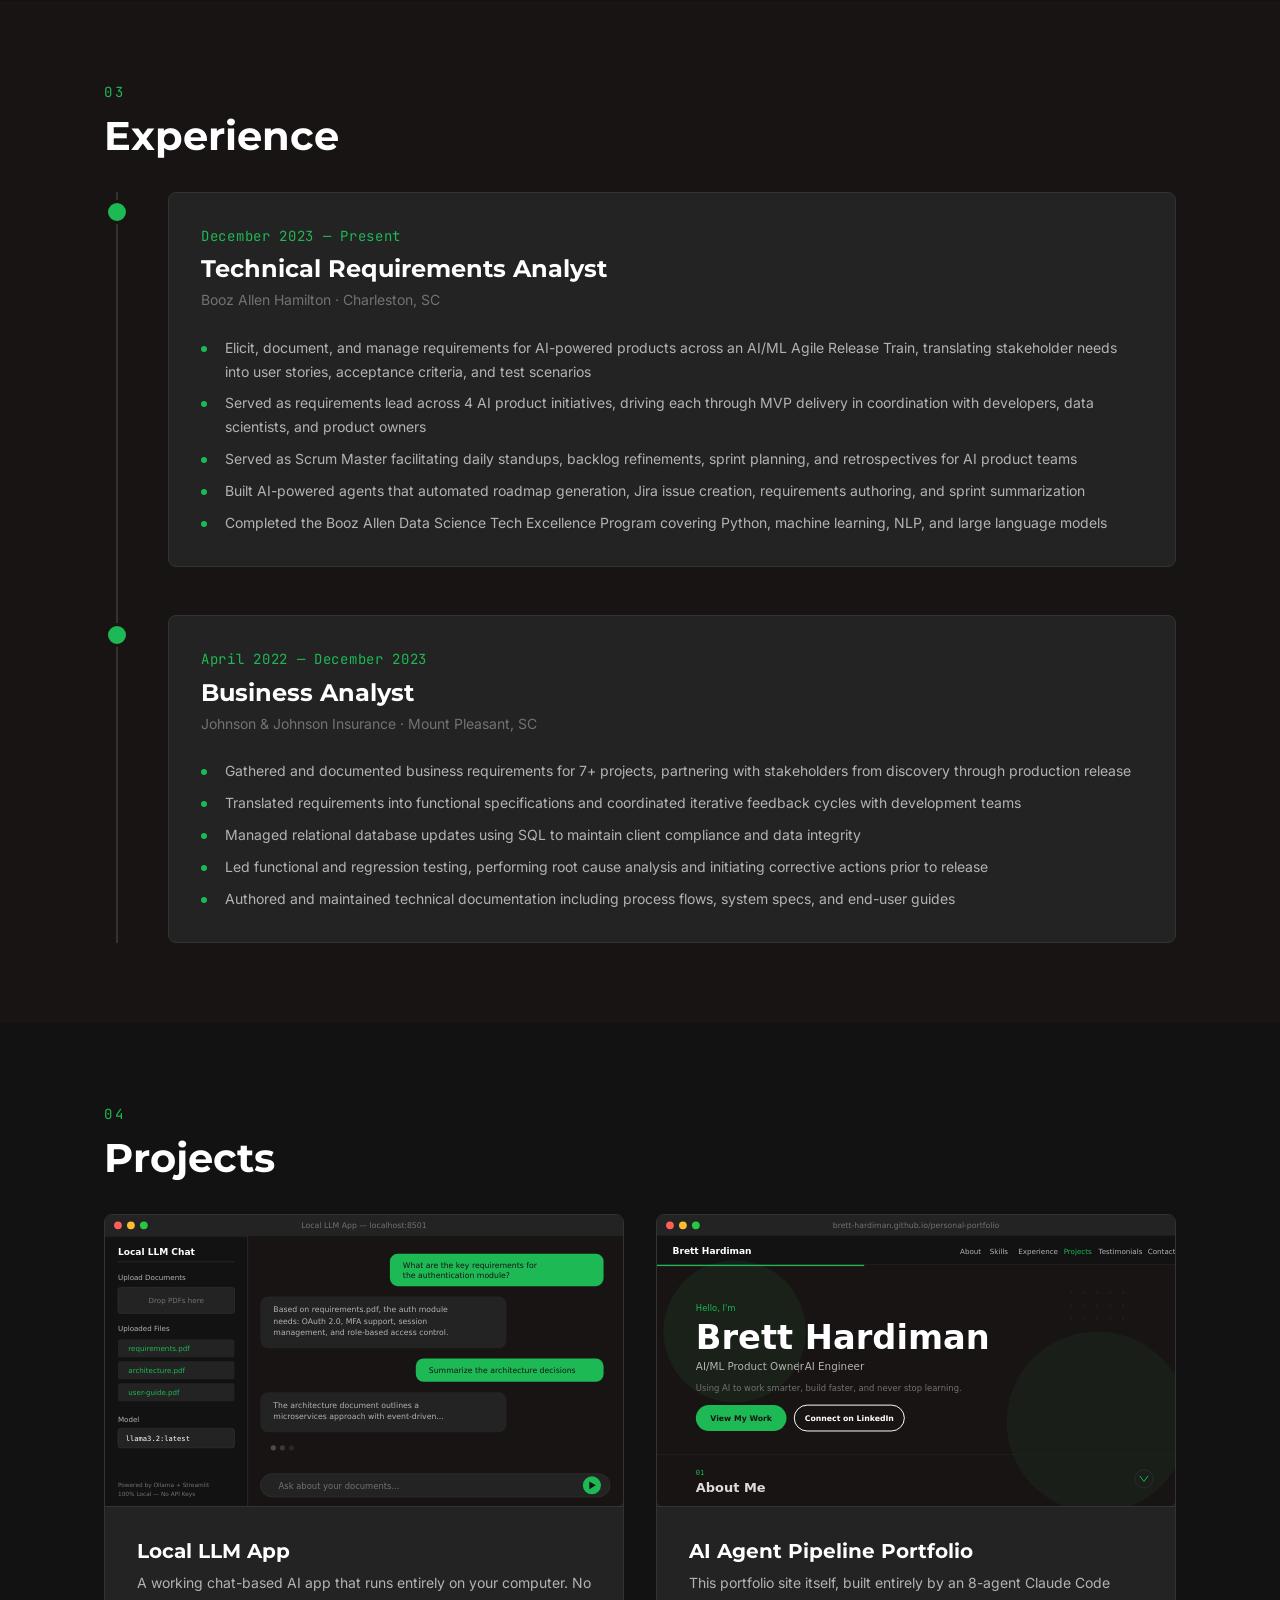
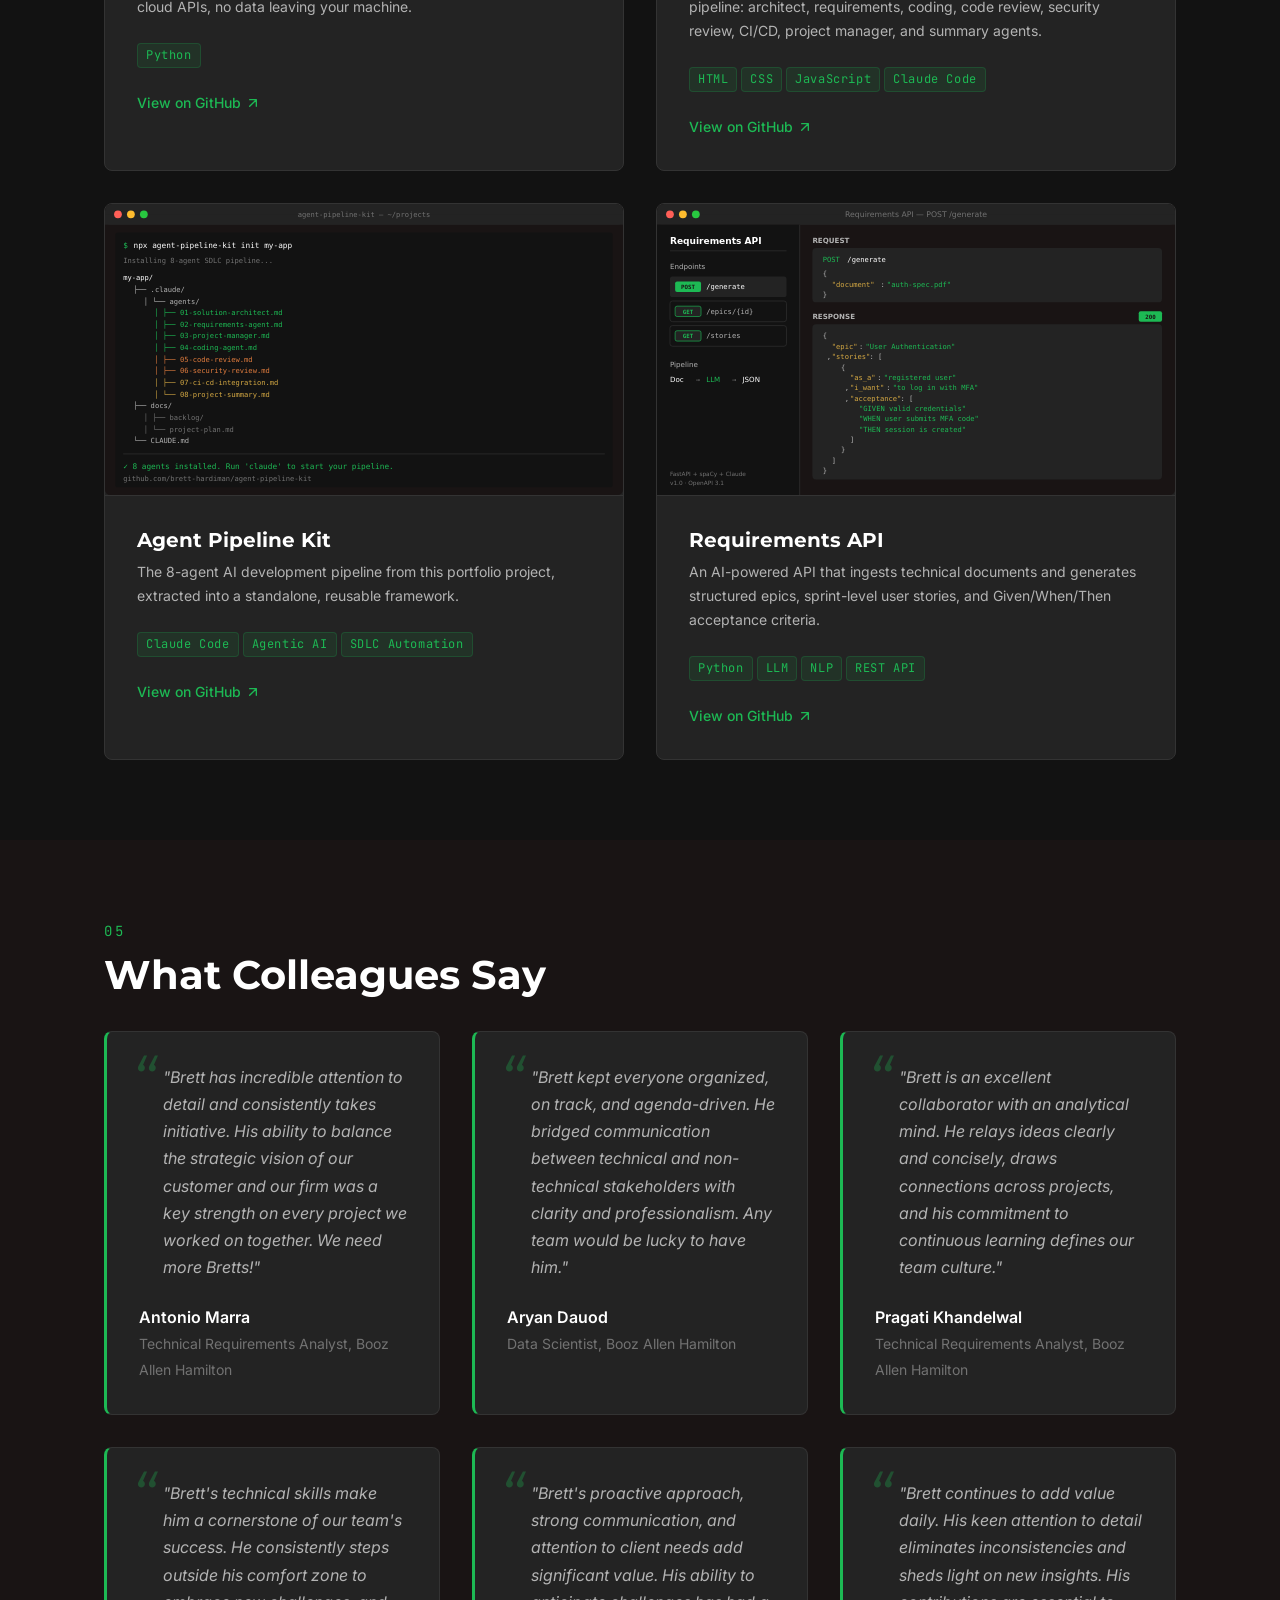
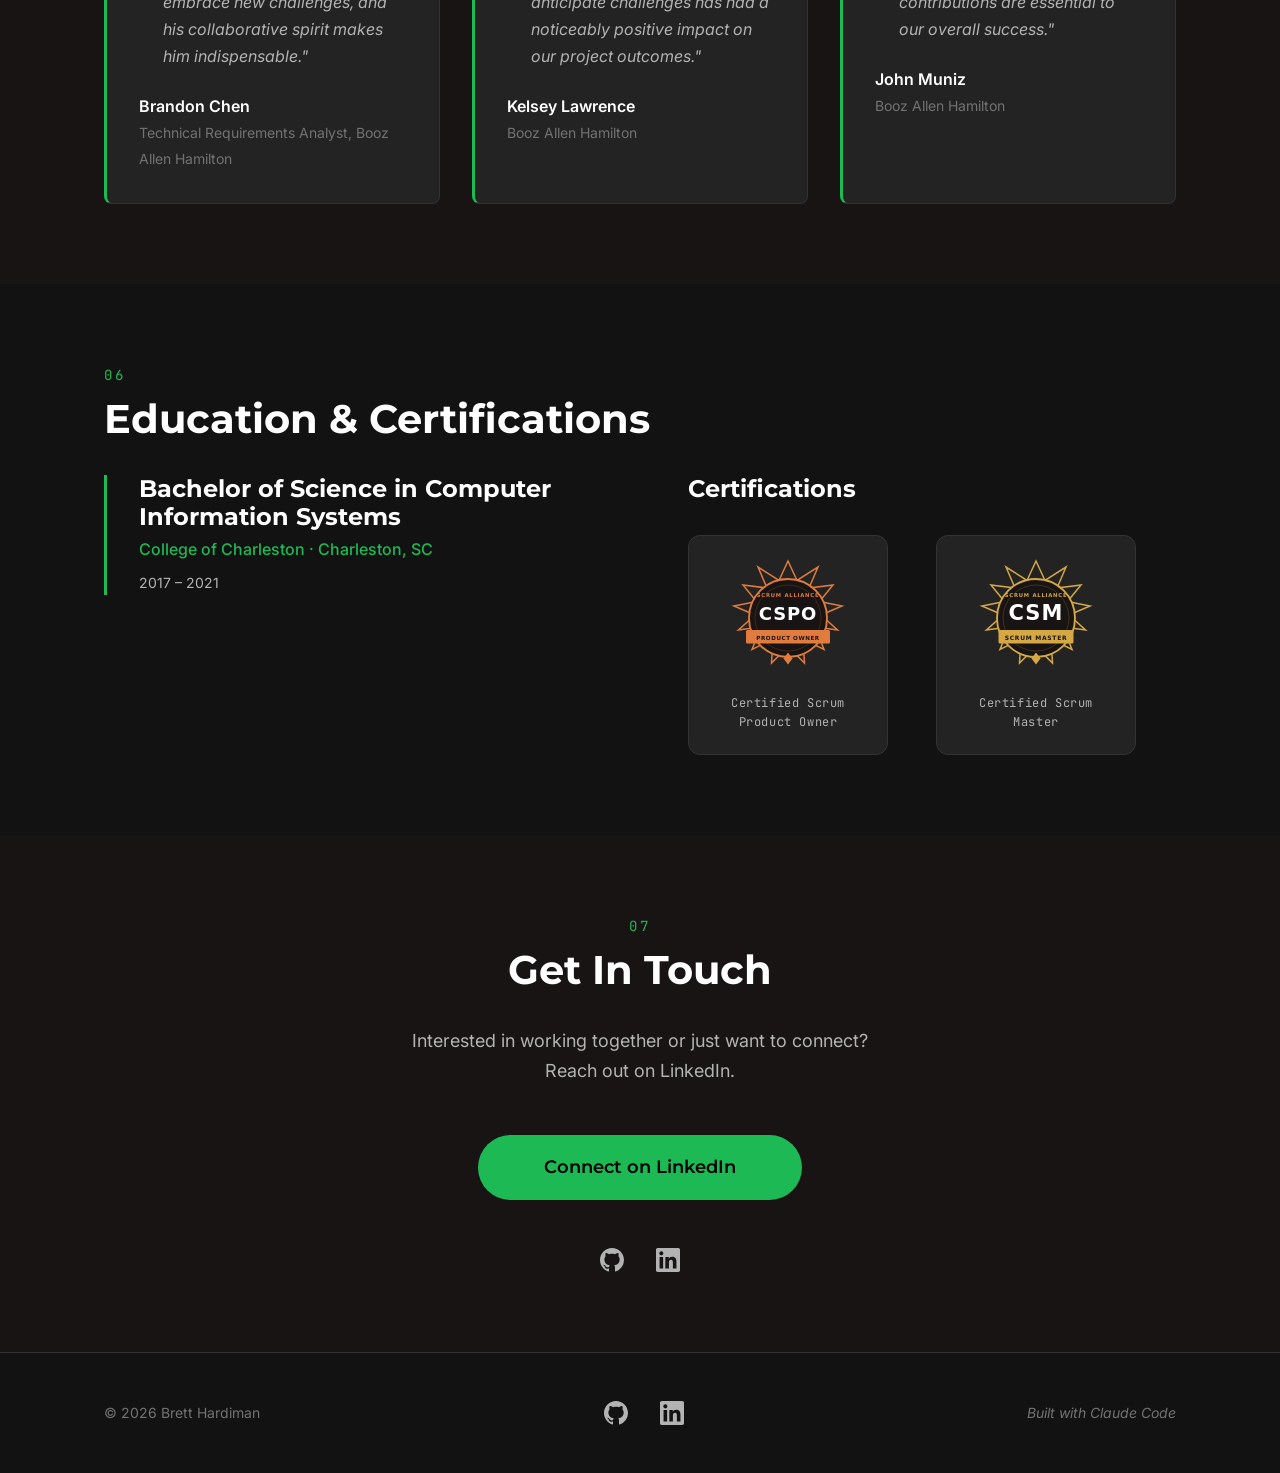
==== commit 348d924c: "feat(gallery): add luxury gallery landing experience Wraps the hero section in a framed-artwork gall" ====
--- a/index.html
+++ b/index.html
@@ -34,6 +34,7 @@
   <link rel="preconnect" href="https://fonts.googleapis.com">
   <link rel="preconnect" href="https://fonts.gstatic.com" crossorigin>
   <link href="https://fonts.googleapis.com/css2?family=Inter:wght@300;400;500&family=Montserrat:wght@600;700;800&family=JetBrains+Mono:wght@400&display=swap" rel="stylesheet">
+  <link href="https://fonts.googleapis.com/css2?family=Instrument+Serif:ital@0;1&display=swap" rel="stylesheet">
 
   <!-- Styles -->
   <link rel="stylesheet" href="styles.css">
@@ -70,30 +71,77 @@
     <div class="scroll-progress" role="progressbar" aria-label="Page scroll progress"></div>
   </header>
 
+  <!-- =============================================
+       GALLERY EXHIBITION LAYER
+       ============================================= -->
+  <div id="gallery-track">
+    <div id="gallery-stage" class="gallery-wall">
+
+      <div id="gallery-scene">
+        <div class="gallery-texture"></div>
+
+        <div class="gallery-artwork-wrap">
+          <div class="art-frame">
+            <div class="art-frame-inner">
+              <div id="gallery-canvas">
+
+                <!-- HERO SECTION (lives inside the framed artwork) -->
+                <section id="hero" class="section section--hero">
+                  <canvas id="mesh-canvas" aria-hidden="true"></canvas>
+                  <div class="hero-bg" aria-hidden="true"></div>
+                  <div class="hero-decorative" aria-hidden="true">
+                    <div class="hero-blob hero-blob--1" data-parallax-speed="0.5"></div>
+                    <div class="hero-blob hero-blob--2" data-parallax-speed="1"></div>
+                    <div class="hero-dots" data-parallax-speed="0.3"></div>
+                  </div>
+                  <div class="hero-content" data-reveal>
+                    <p class="hero-greeting">Hello, I'm</p>
+                    <h1 class="hero-name">Brett Hardiman</h1>
+                    <p class="hero-title">AI/ML Product Owner <span class="hero-separator">|</span> AI Engineer</p>
+                    <p class="hero-tagline">Using AI to work smarter, build faster, and never stop learning.</p>
+                    <div class="hero-cta">
+                      <a href="#projects" class="btn btn--primary">View My Work</a>
+                      <a href="https://www.linkedin.com/in/brett-hardiman-75682a205" class="btn btn--ghost" target="_blank" rel="noopener noreferrer">Connect on LinkedIn</a>
+                    </div>
+                  </div>
+                </section>
+
+              </div>
+            </div>
+          </div>
+          <div class="art-reflection" aria-hidden="true"></div>
+          <div class="gallery-placard">
+            <p class="gallery-placard-title">The Professional Career of Brett Hardiman</p>
+            <p class="gallery-placard-details">
+              2021 &ndash; Present<br>
+              Interactive digital portfolio, living work<br>
+              <span class="gallery-placard-collection">The Hardiman Collection</span>
+            </p>
+          </div>
+        </div>
+      </div>
+
+      <div id="gallery-ambiance">
+        <div class="gallery-spotlight"></div>
+        <div class="gallery-vignette"></div>
+      </div>
+
+      <div id="gallery-glass"></div>
+
+      <div id="gallery-header">
+        <p class="gallery-header-label">The Hardiman Collection</p>
+        <h2 class="gallery-header-title">A Working Retrospective</h2>
+      </div>
+
+      <div id="gallery-scroll-hint">
+        <span>Scroll to view</span>
+        <span class="gallery-scroll-line"></span>
+      </div>
+
+    </div>
+  </div>
+
   <main id="main-content">
-
-    <!-- =============================================
-         HERO SECTION
-         ============================================= -->
-    <section id="hero" class="section section--hero">
-      <canvas id="mesh-canvas" aria-hidden="true"></canvas>
-      <div class="hero-bg" aria-hidden="true"></div>
-      <div class="hero-decorative" aria-hidden="true">
-        <div class="hero-blob hero-blob--1" data-parallax-speed="0.5"></div>
-        <div class="hero-blob hero-blob--2" data-parallax-speed="1"></div>
-        <div class="hero-dots" data-parallax-speed="0.3"></div>
-      </div>
-      <div class="hero-content" data-reveal>
-        <p class="hero-greeting">Hello, I'm</p>
-        <h1 class="hero-name">Brett Hardiman</h1>
-        <p class="hero-title">AI/ML Product Owner <span class="hero-separator">|</span> AI Engineer</p>
-        <p class="hero-tagline">Using AI to work smarter, build faster, and never stop learning.</p>
-        <div class="hero-cta">
-          <a href="#projects" class="btn btn--primary">View My Work</a>
-          <a href="https://www.linkedin.com/in/brett-hardiman-75682a205" class="btn btn--ghost" target="_blank" rel="noopener noreferrer">Connect on LinkedIn</a>
-        </div>
-      </div>
-    </section>
 
     <!-- =============================================
          ABOUT SECTION
@@ -440,6 +488,8 @@
     </div>
   </footer>
 
+  <button id="gallery-return-chip" aria-label="Return to gallery">&larr; Gallery</button>
+
   <script type="module" src="js/main.js"></script>
 </body>
 </html>
--- a/styles.css
+++ b/styles.css
@@ -8,6 +8,7 @@
 /* Layout */
 @import 'css/layout.css';
 @import 'css/nav.css';
+@import 'css/gallery.css';
 
 /* Sections */
 @import 'css/hero.css';
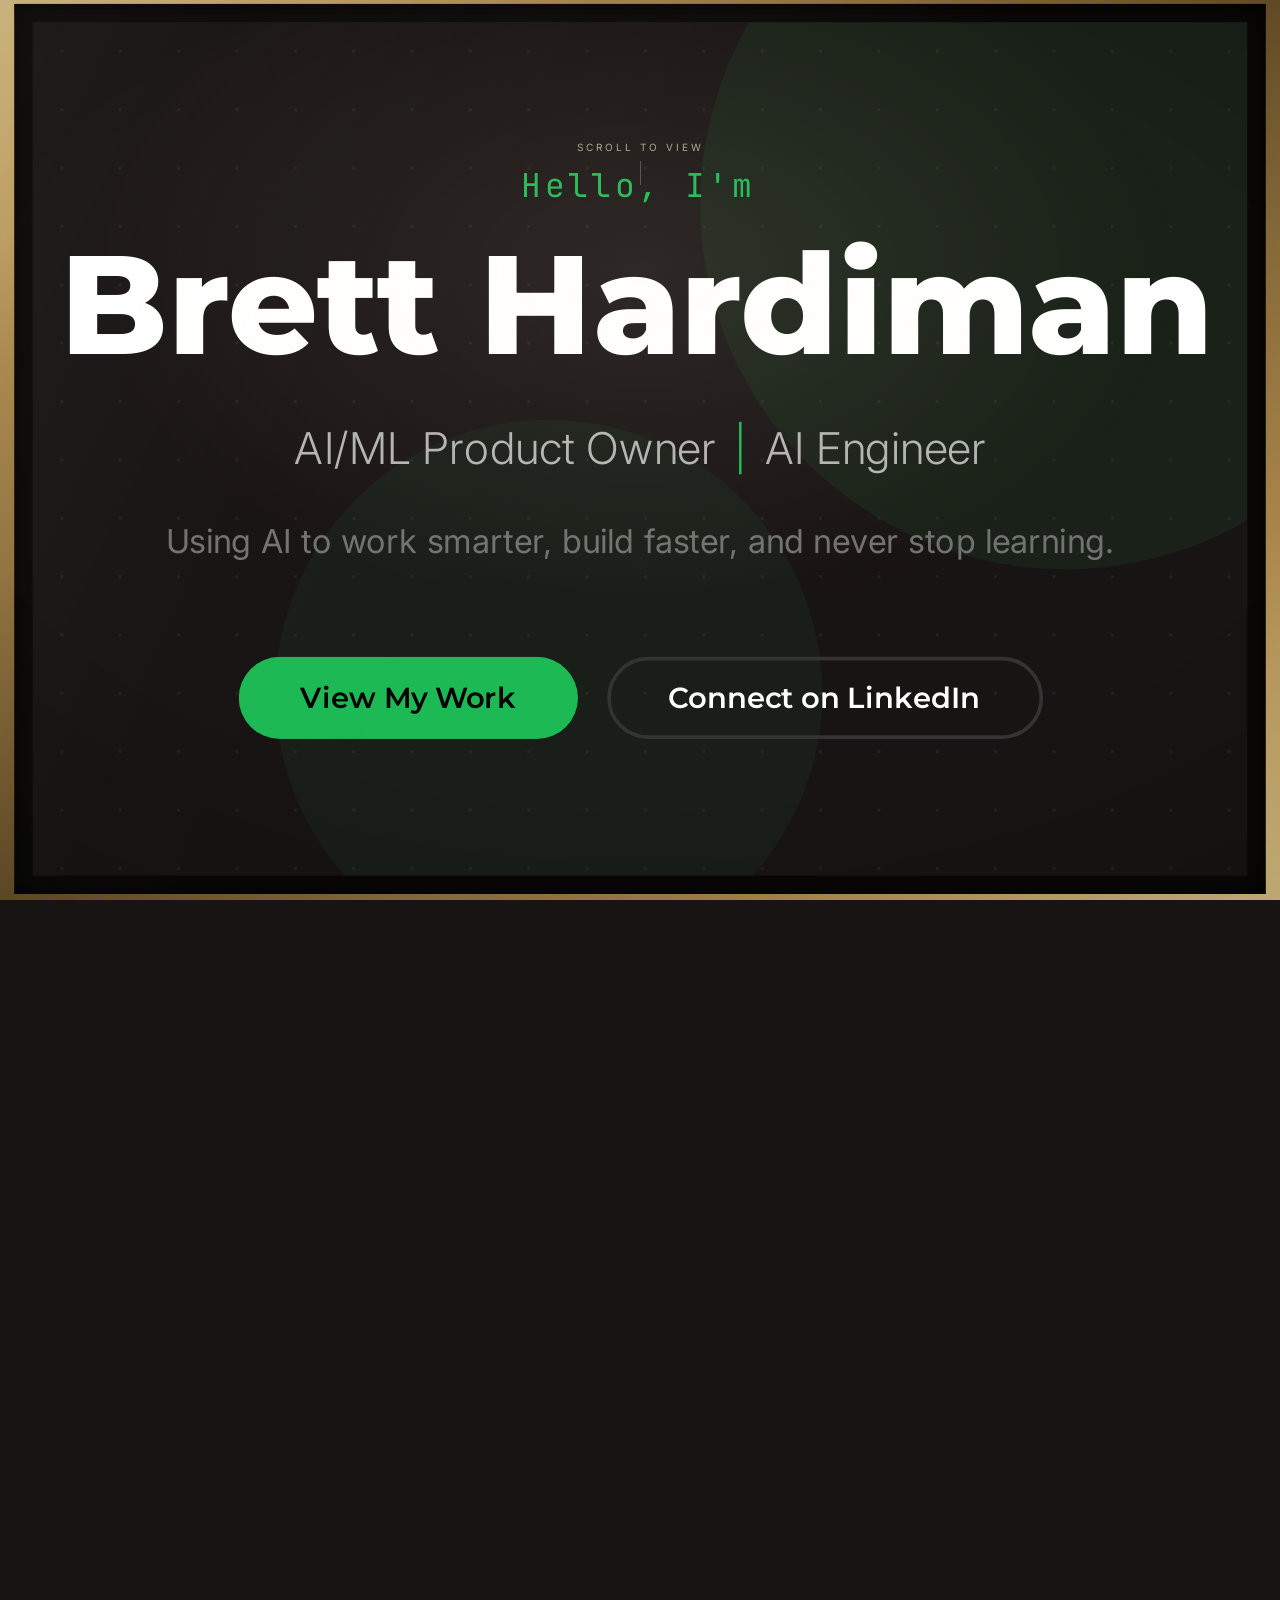
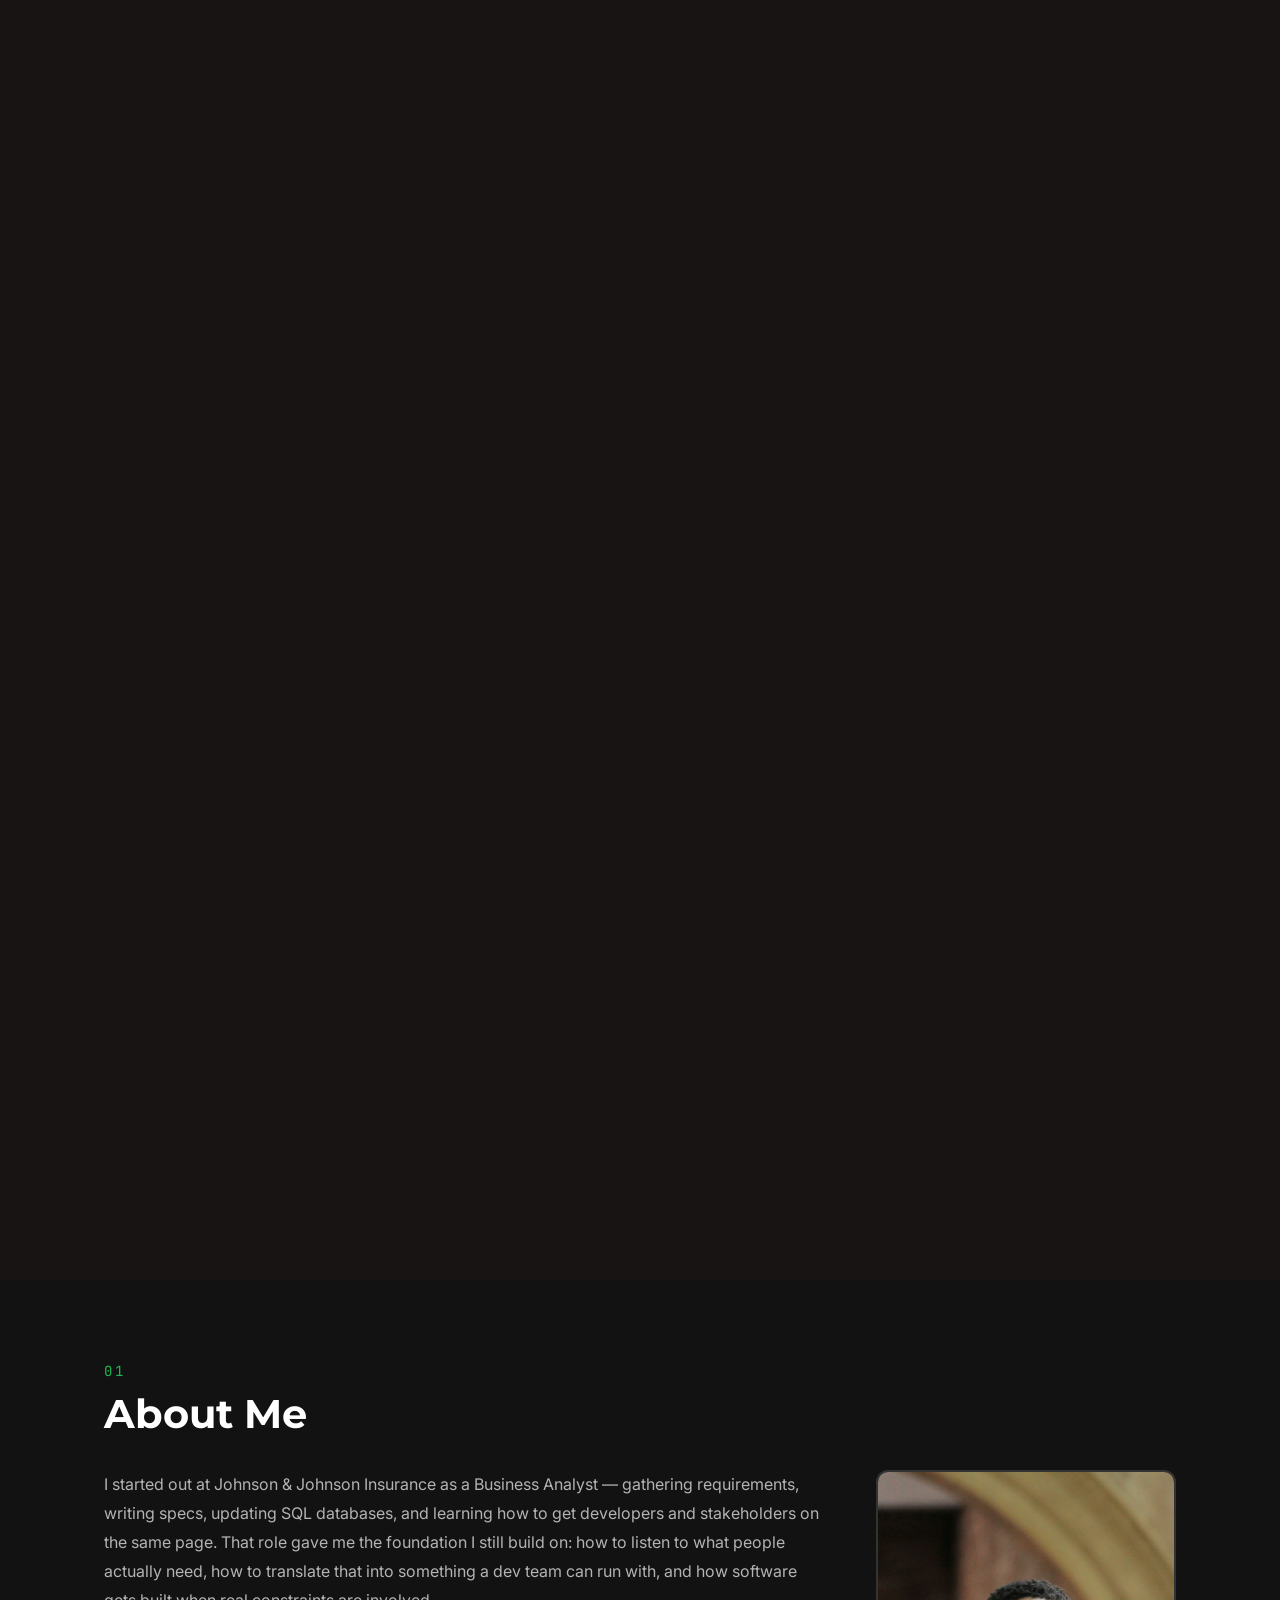
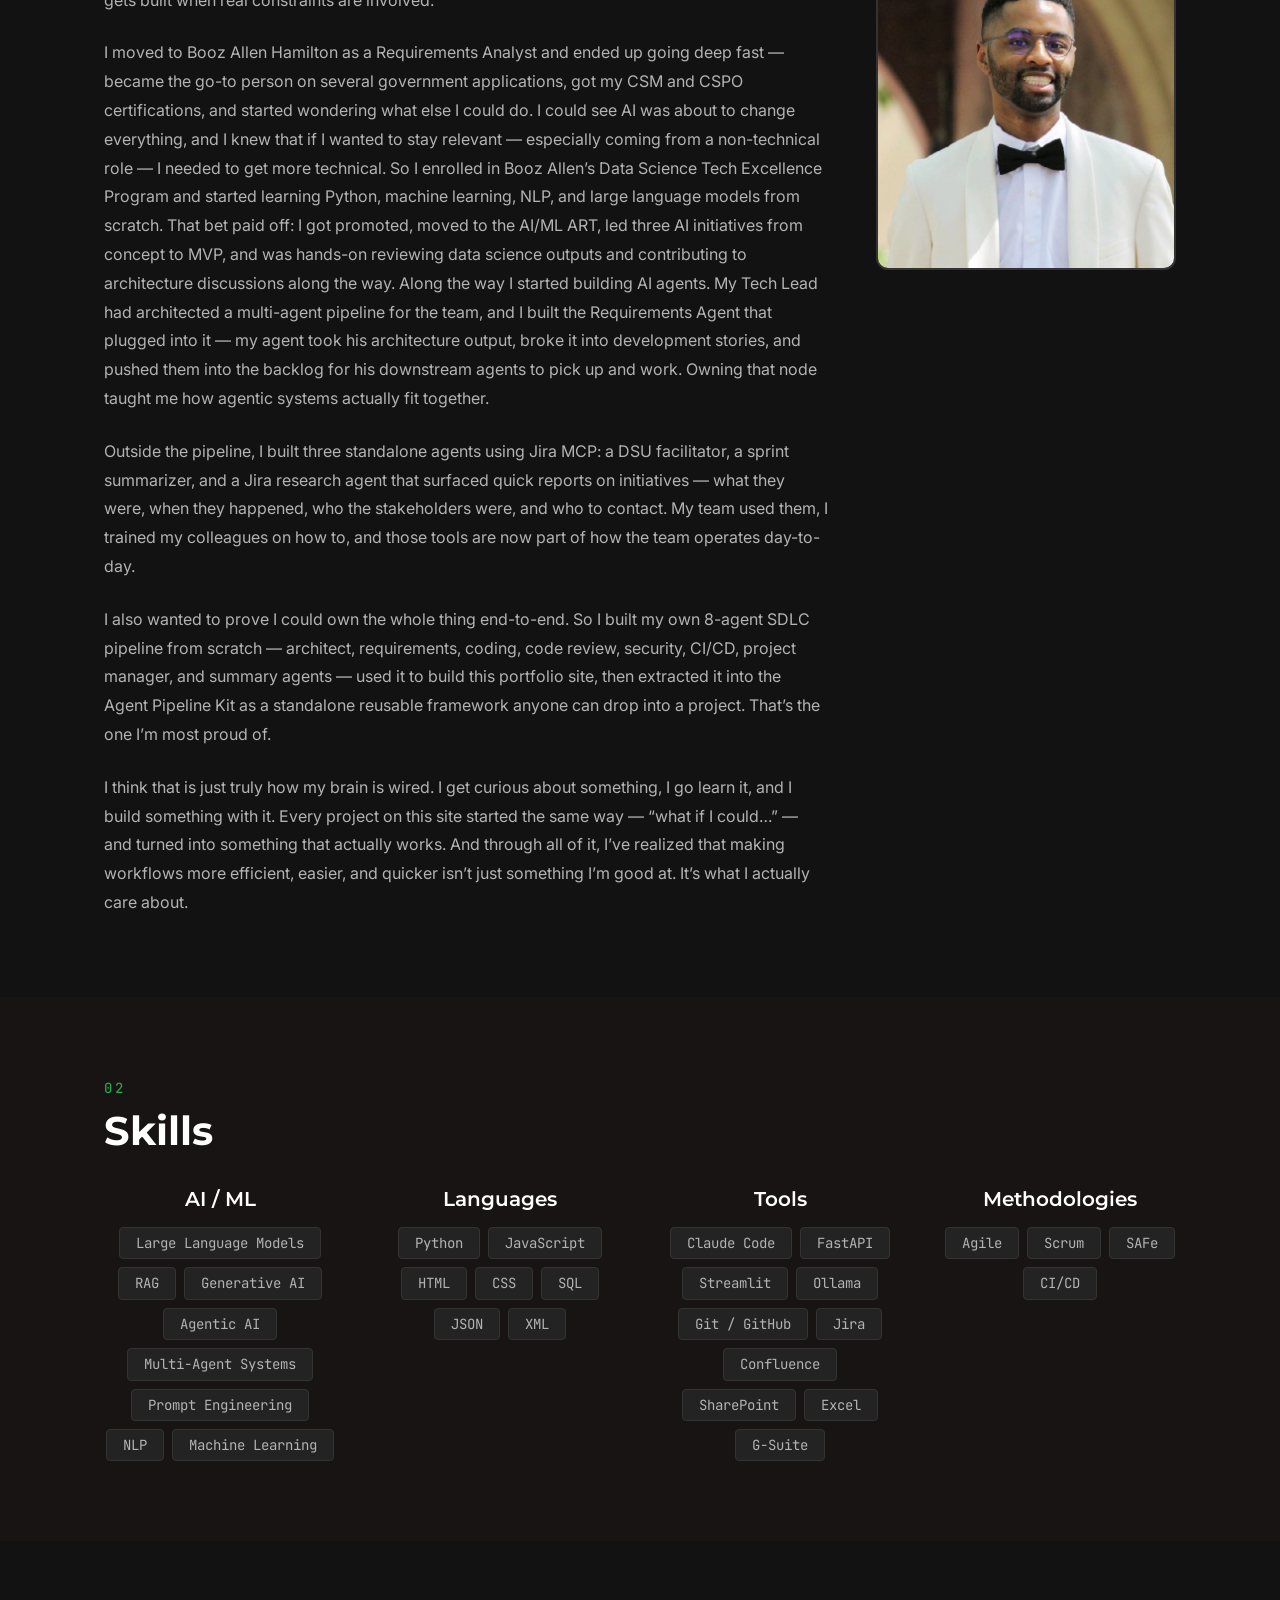
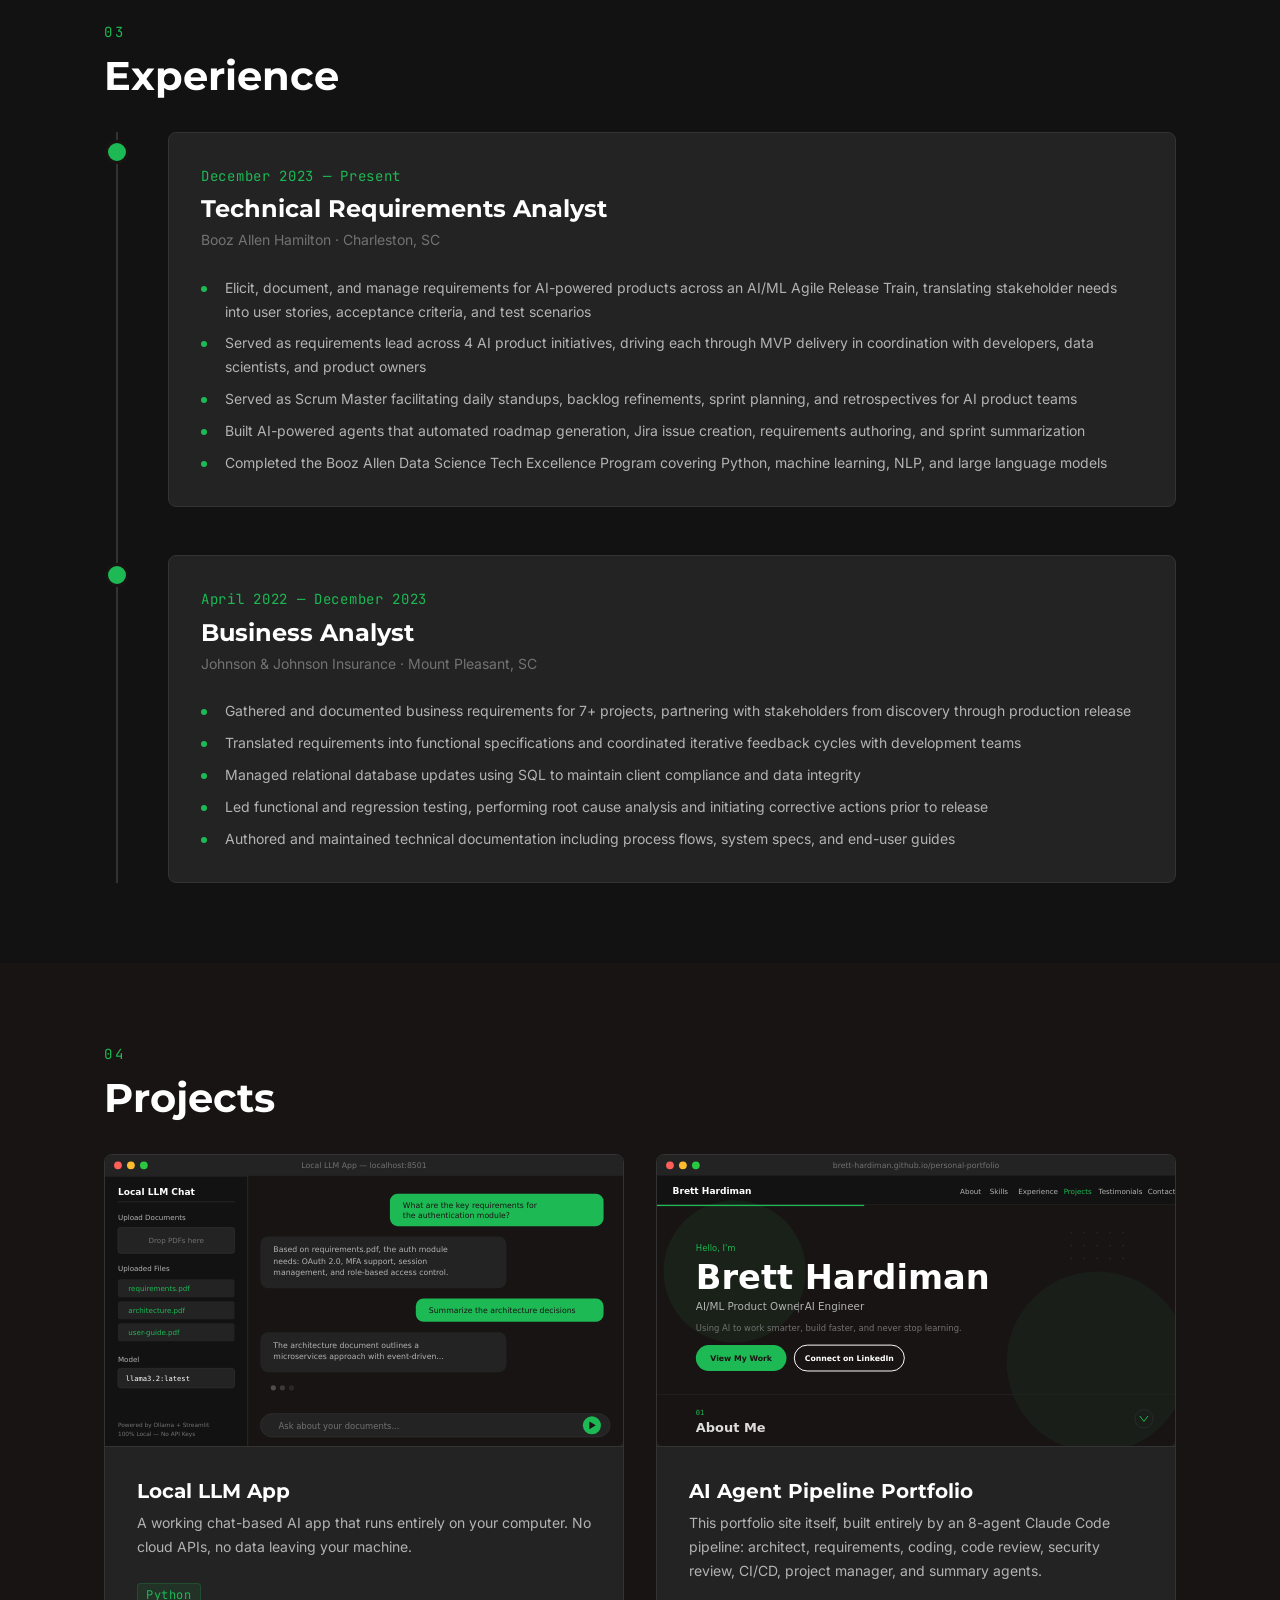
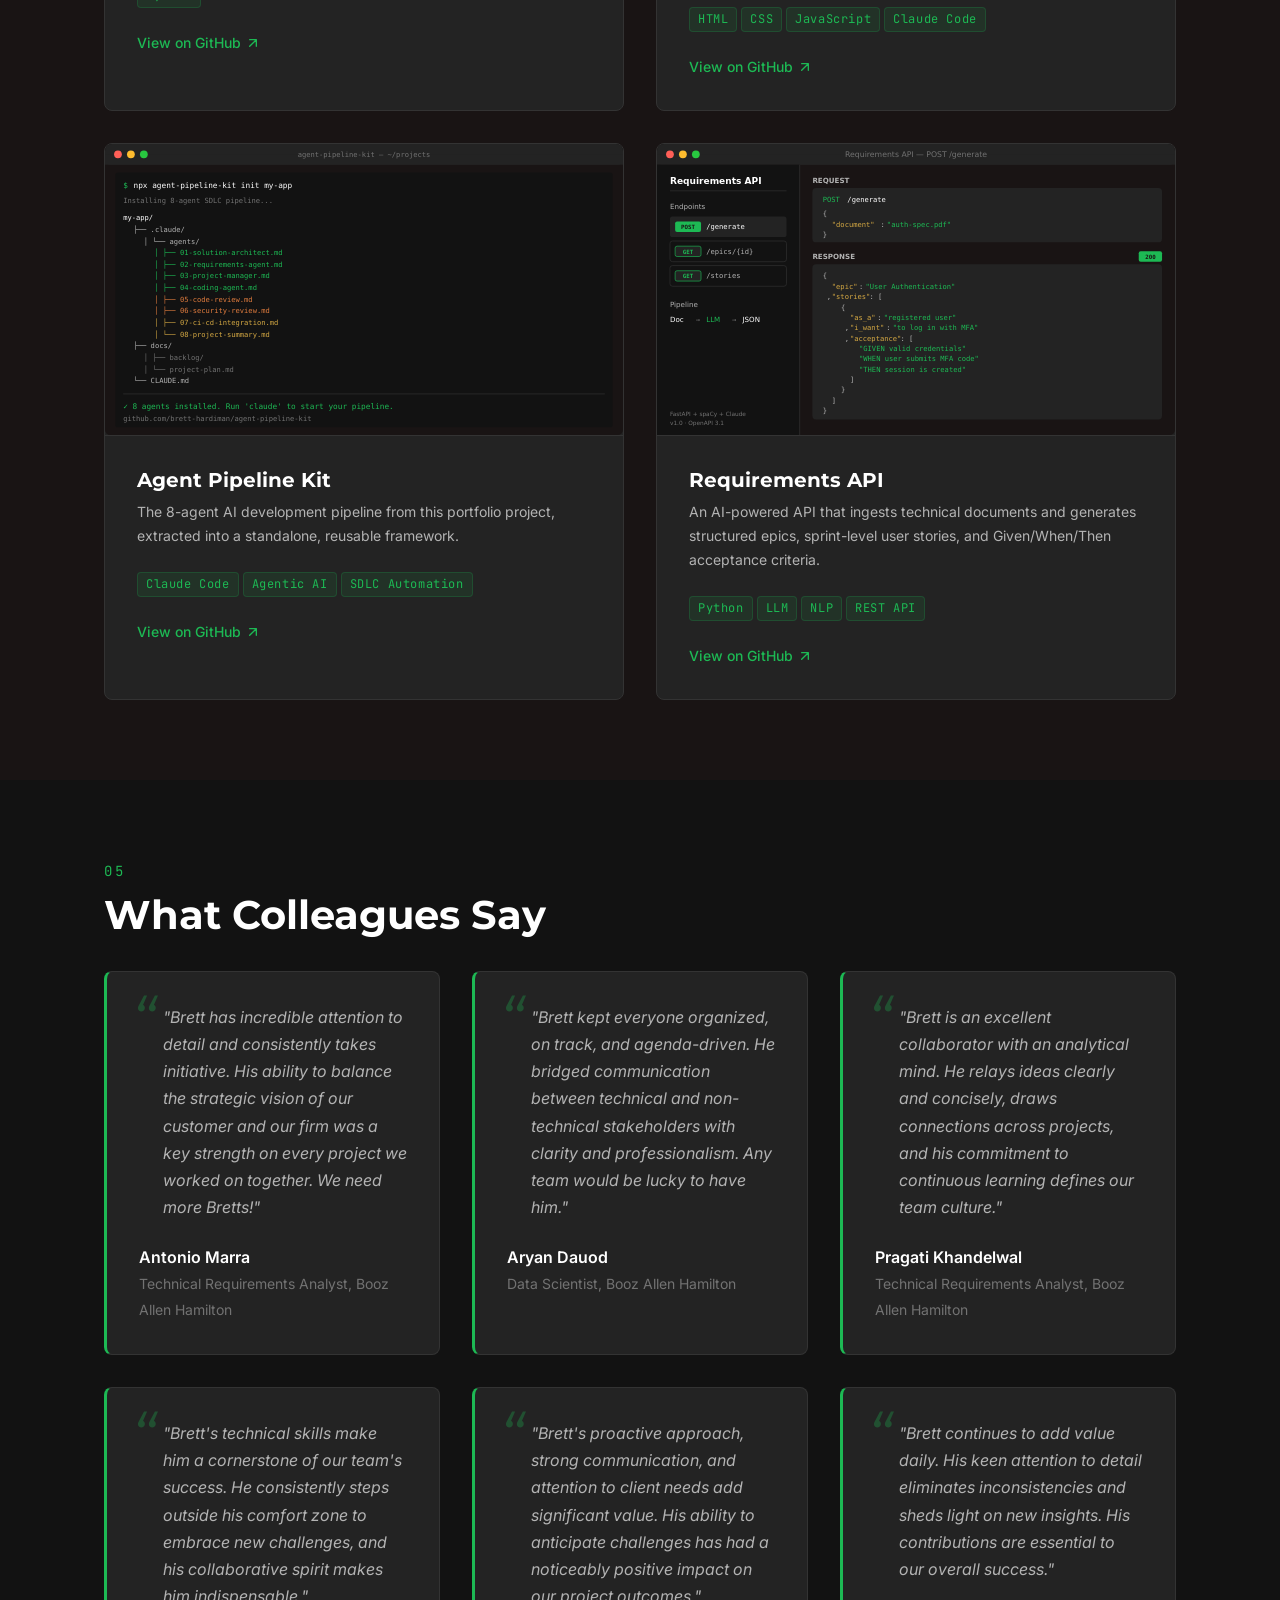
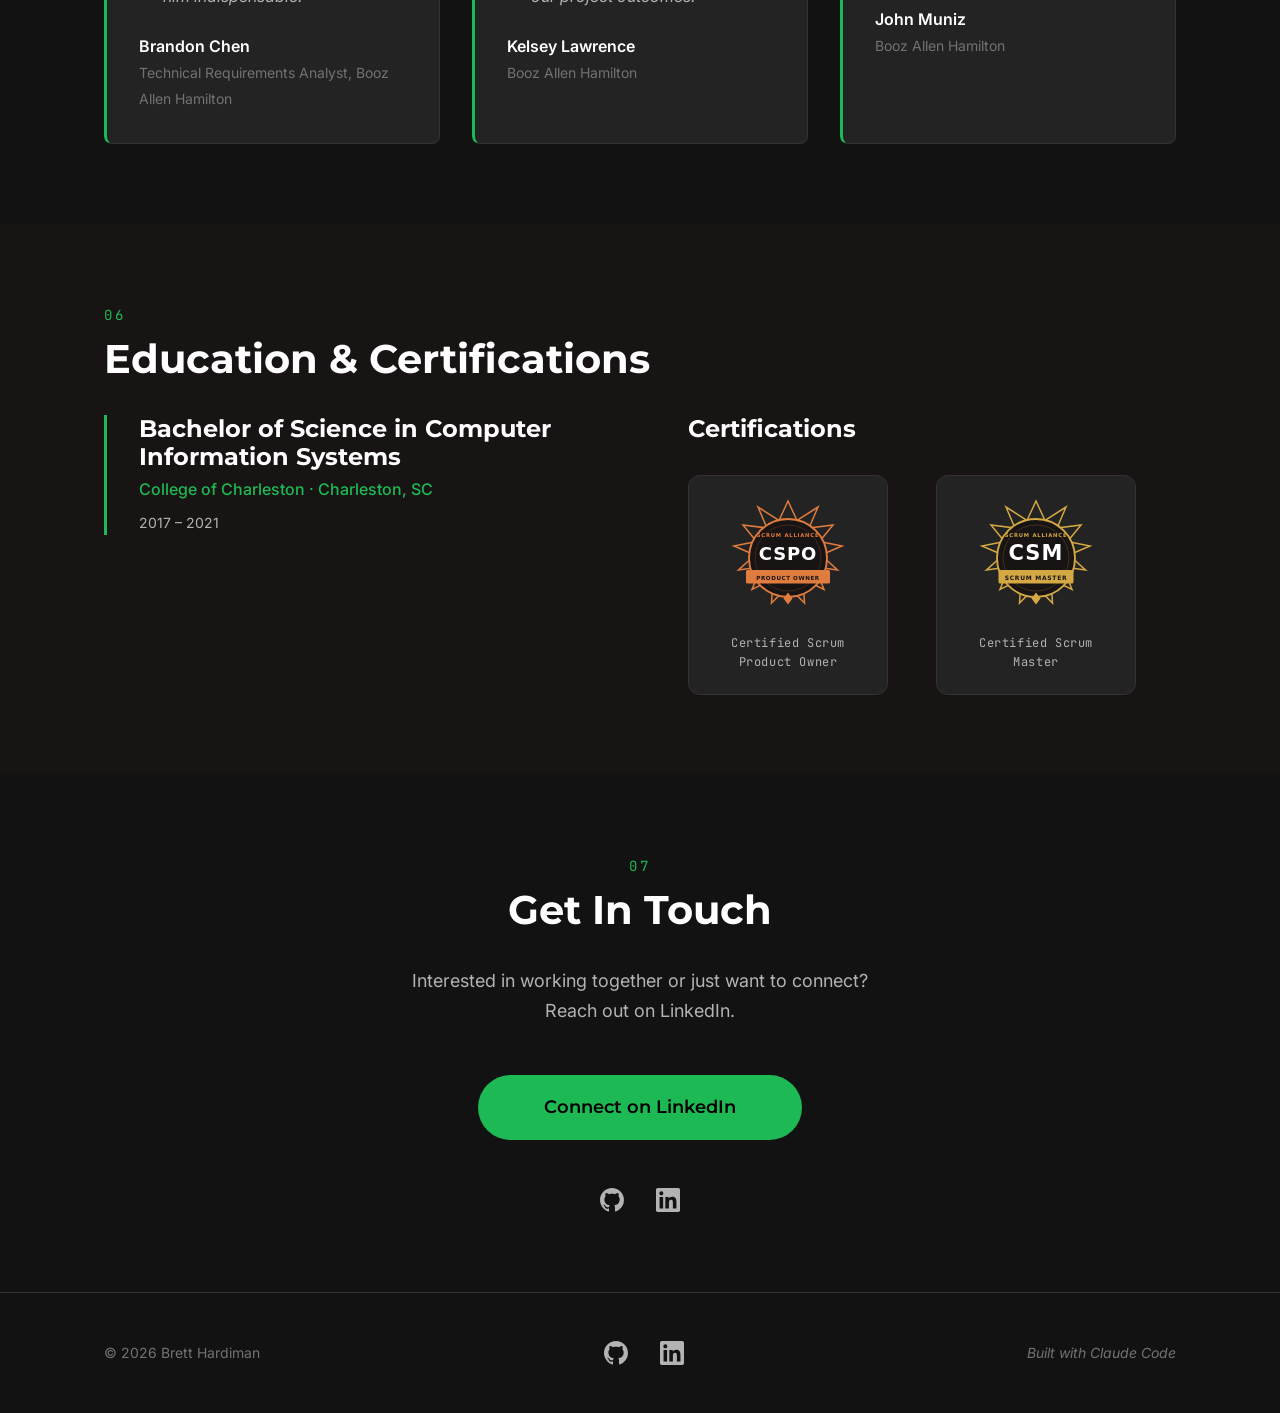
==== commit a33b8722: "fix(gallery): patch hero containment, reveal race, and main offset Three bugs surfacing as "portfoli" ====
--- a/index.html
+++ b/index.html
@@ -94,7 +94,7 @@
                     <div class="hero-blob hero-blob--2" data-parallax-speed="1"></div>
                     <div class="hero-dots" data-parallax-speed="0.3"></div>
                   </div>
-                  <div class="hero-content" data-reveal>
+                  <div class="hero-content">
                     <p class="hero-greeting">Hello, I'm</p>
                     <h1 class="hero-name">Brett Hardiman</h1>
                     <p class="hero-title">AI/ML Product Owner <span class="hero-separator">|</span> AI Engineer</p>
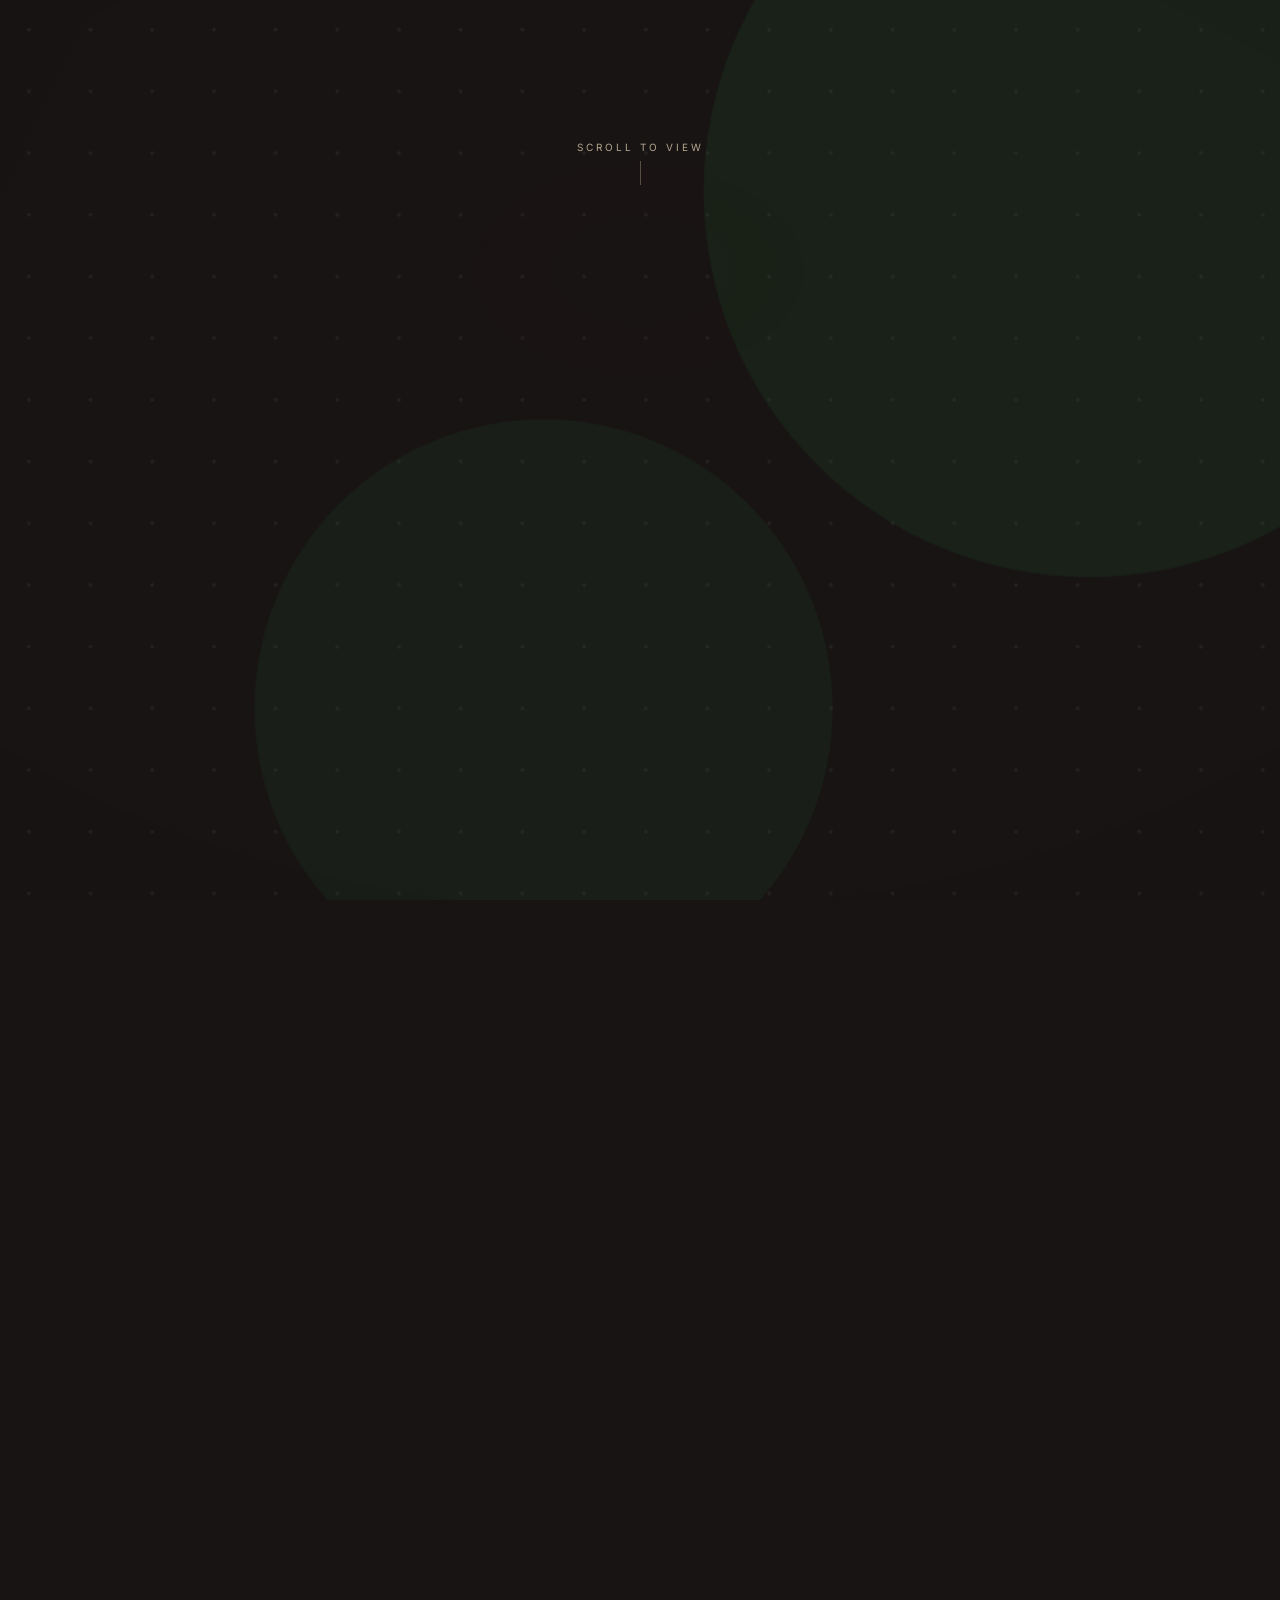
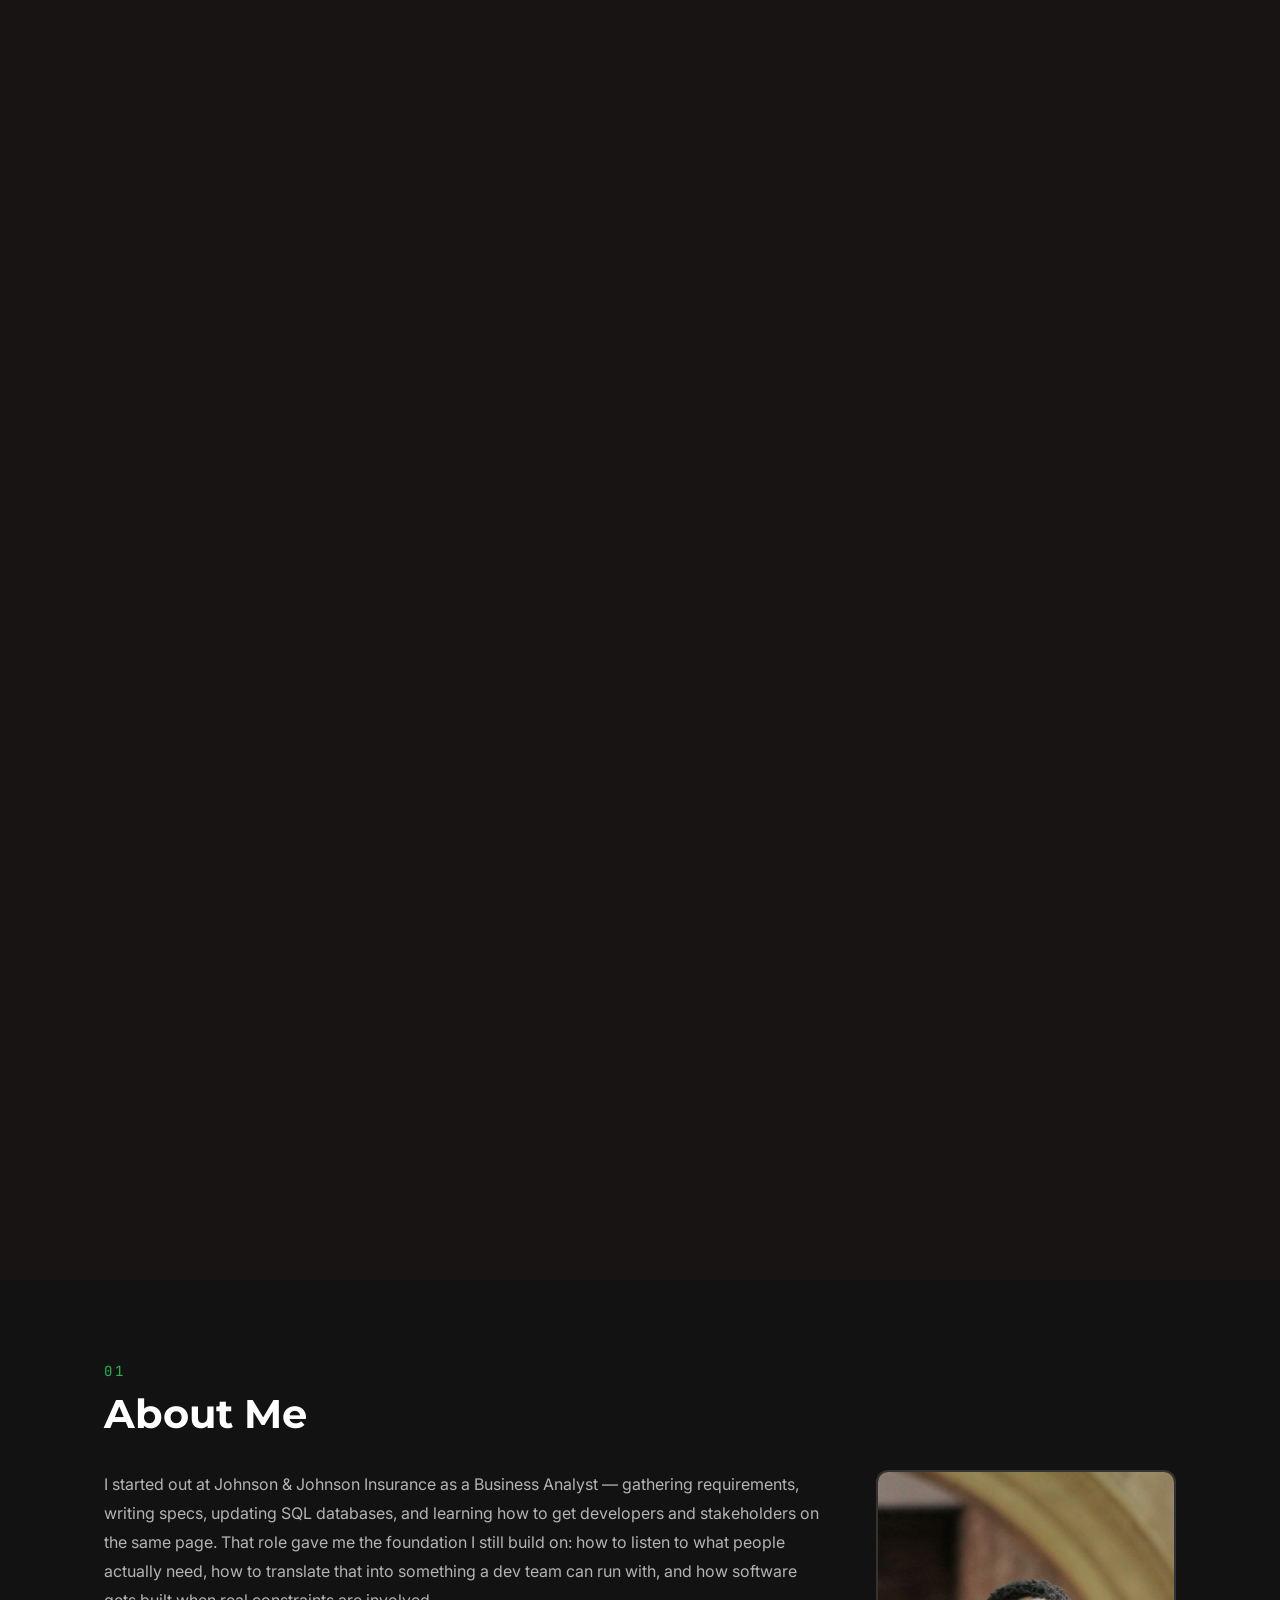
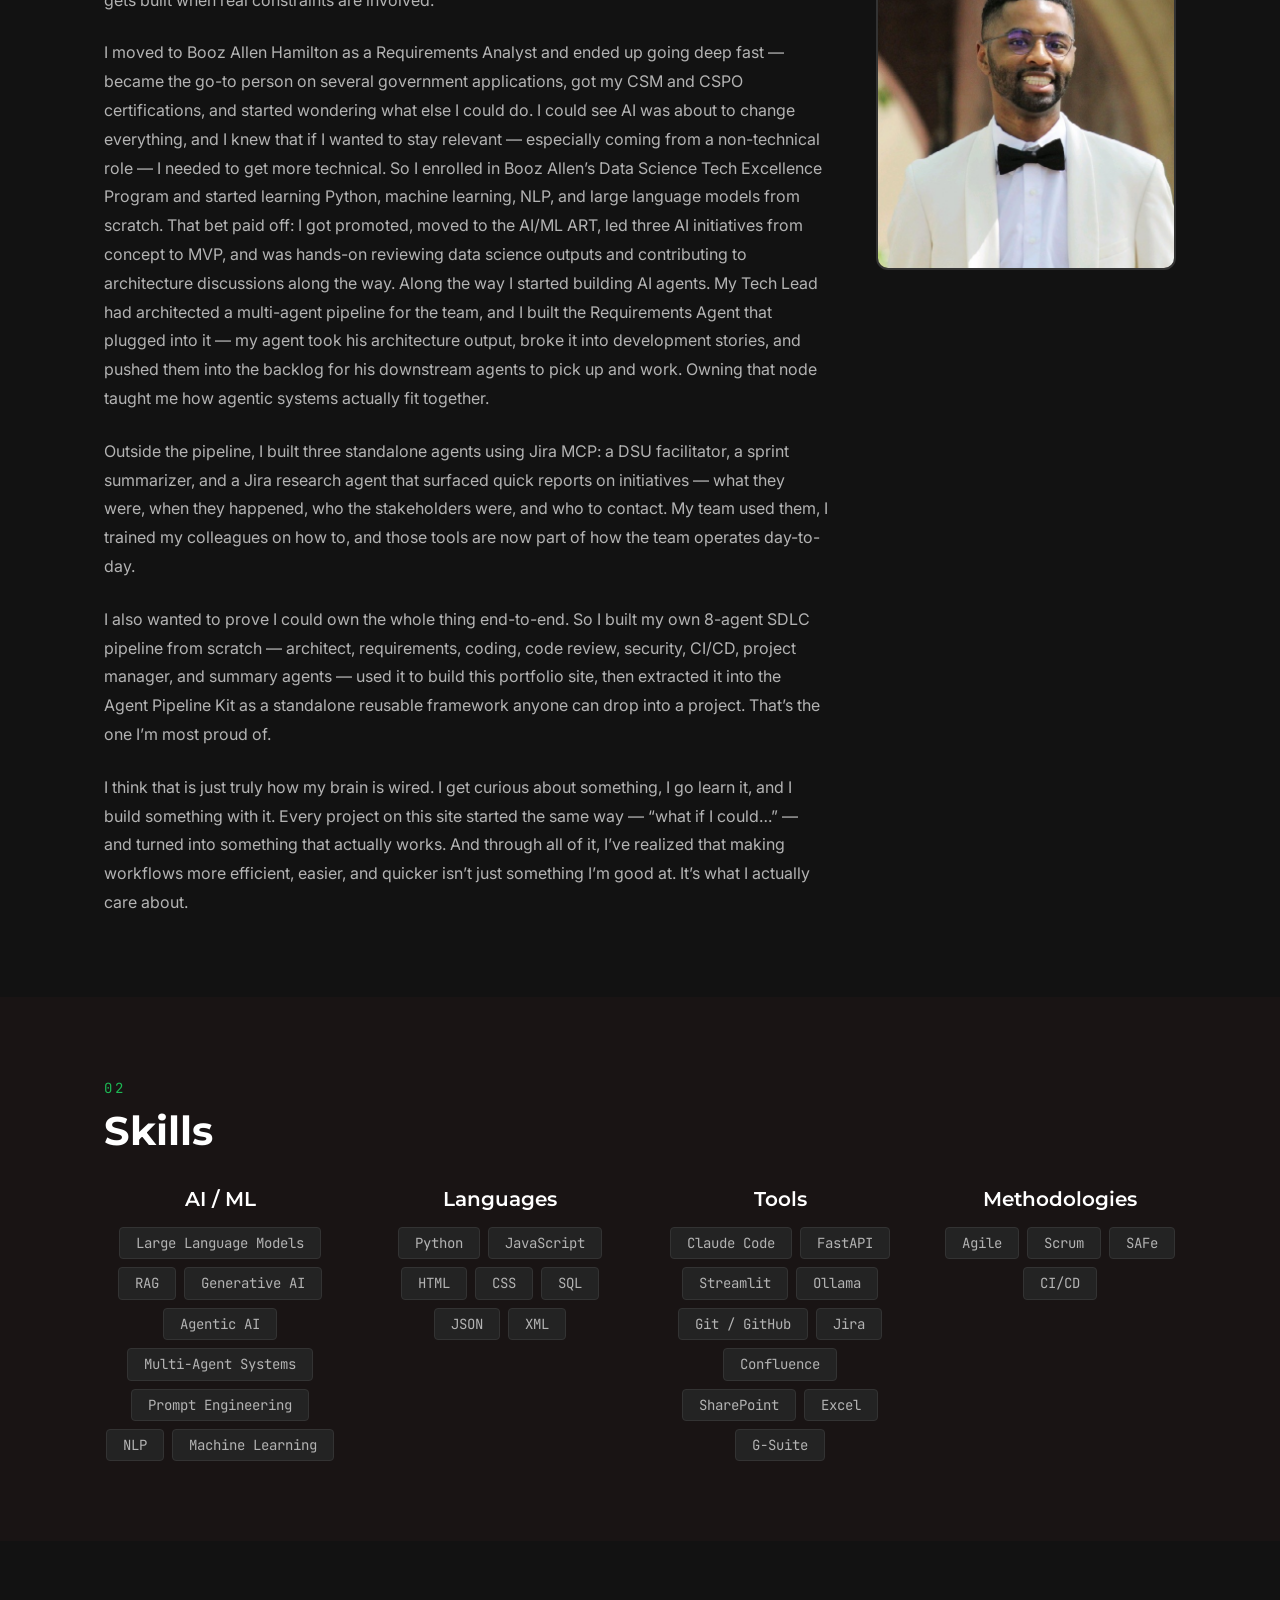
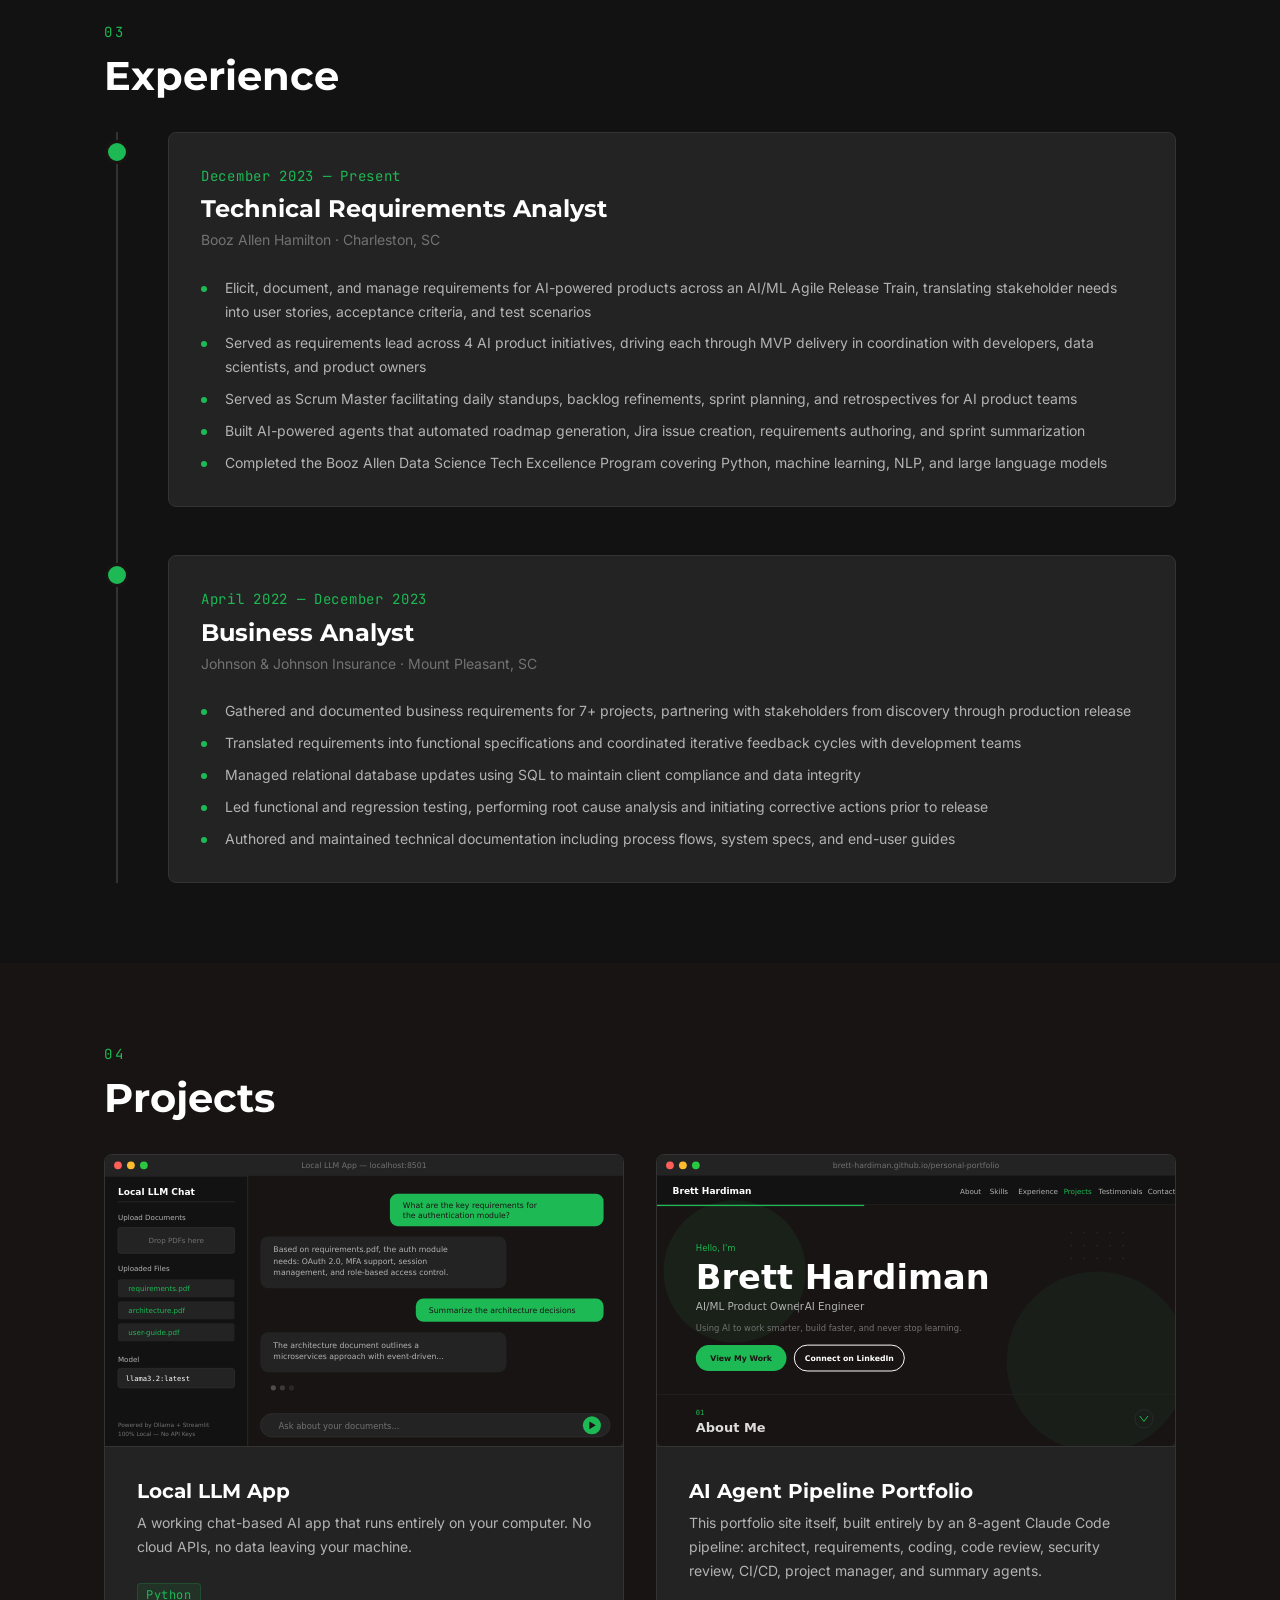
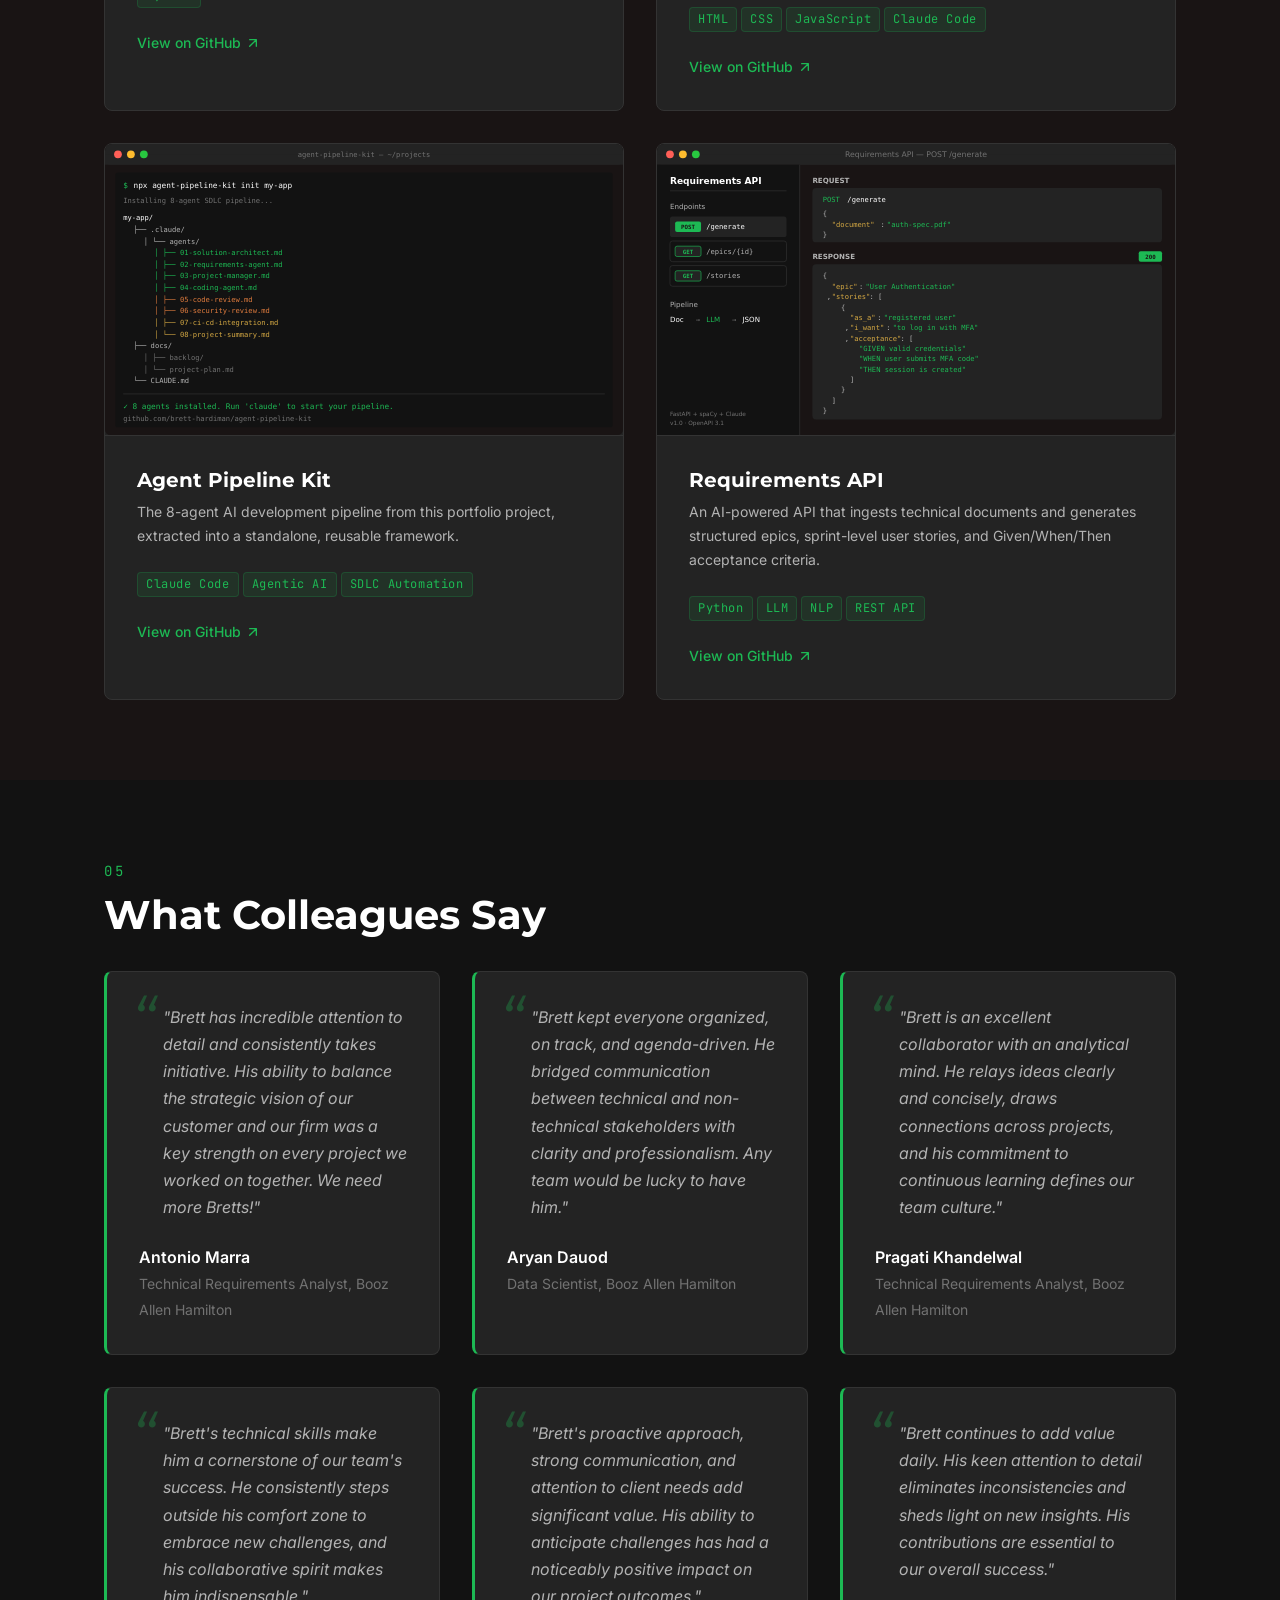
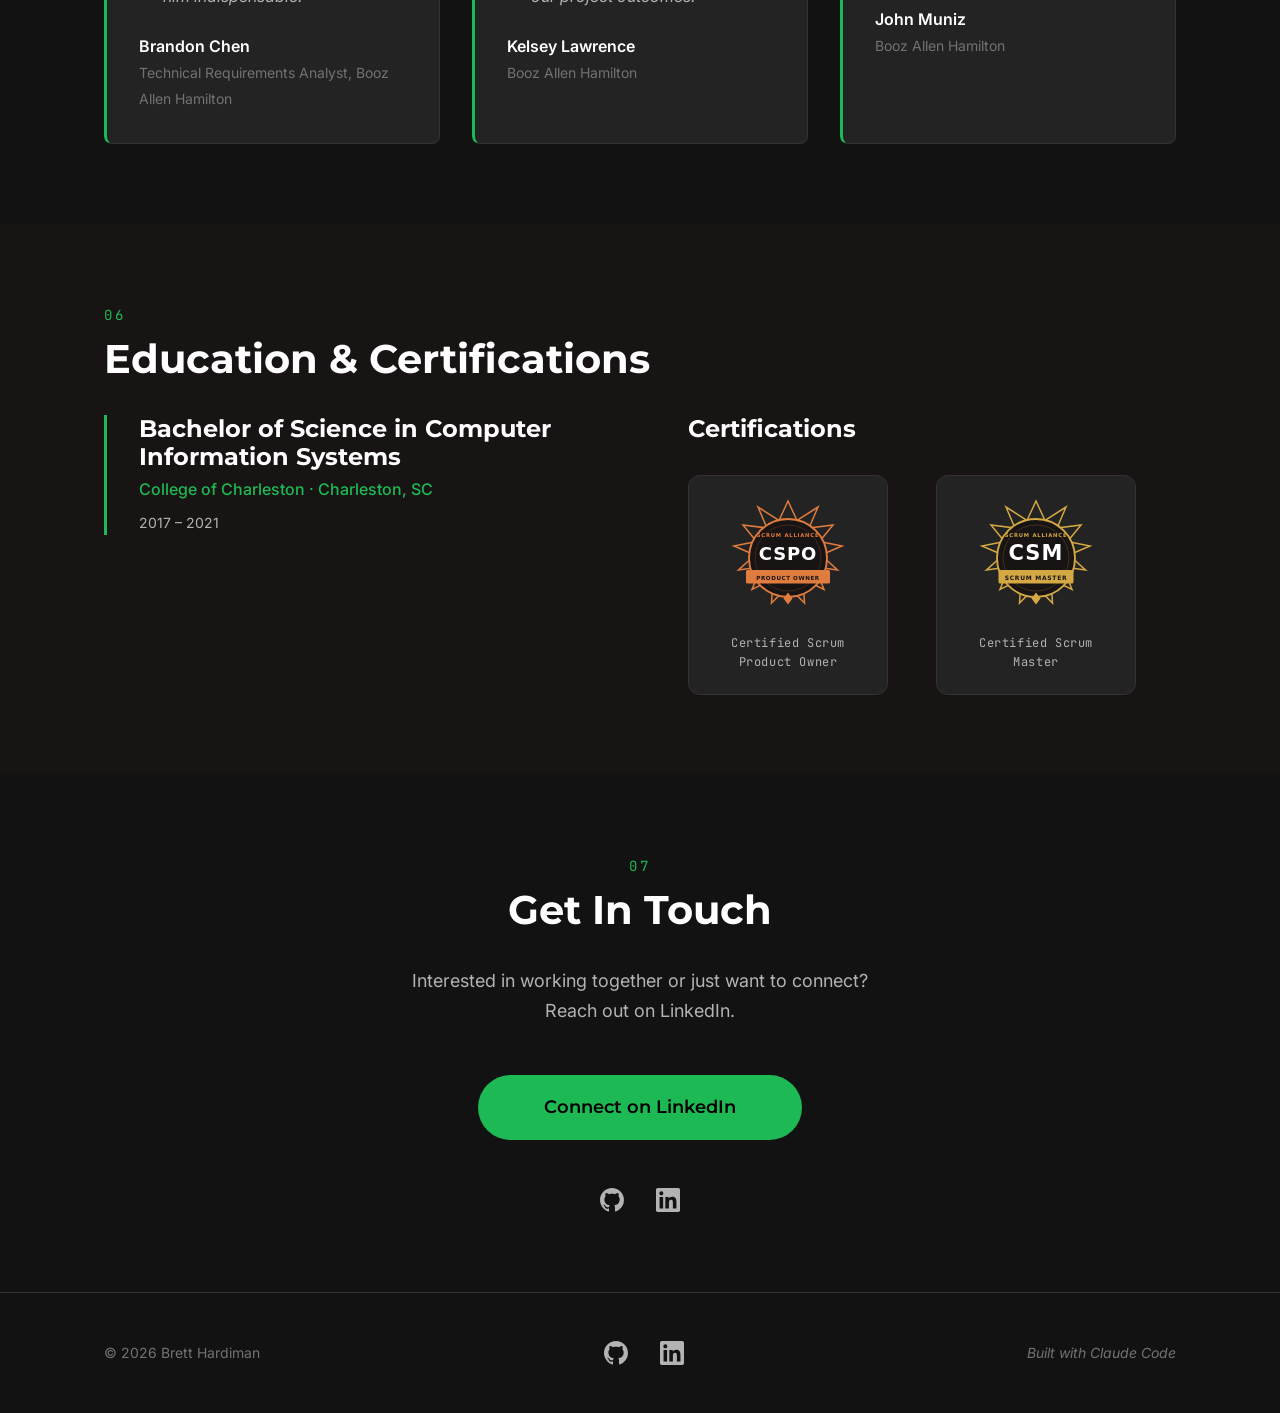
==== commit 2bd5e8bc: "fix(gallery): sticky stage, framed-anchored placard, overlay hero text Three structural problems vis" ====
--- a/index.html
+++ b/index.html
@@ -85,7 +85,10 @@
             <div class="art-frame-inner">
               <div id="gallery-canvas">
 
-                <!-- HERO SECTION (lives inside the framed artwork) -->
+                <!-- HERO MESH ART — only the visual canvas lives inside the frame.
+                     The hero TEXT/BUTTONS live as a viewport-centered overlay
+                     (#hero-content-overlay below) so they render at natural size
+                     when the gallery zoom completes. -->
                 <section id="hero" class="section section--hero">
                   <canvas id="mesh-canvas" aria-hidden="true"></canvas>
                   <div class="hero-bg" aria-hidden="true"></div>
@@ -94,29 +97,21 @@
                     <div class="hero-blob hero-blob--2" data-parallax-speed="1"></div>
                     <div class="hero-dots" data-parallax-speed="0.3"></div>
                   </div>
-                  <div class="hero-content">
-                    <p class="hero-greeting">Hello, I'm</p>
-                    <h1 class="hero-name">Brett Hardiman</h1>
-                    <p class="hero-title">AI/ML Product Owner <span class="hero-separator">|</span> AI Engineer</p>
-                    <p class="hero-tagline">Using AI to work smarter, build faster, and never stop learning.</p>
-                    <div class="hero-cta">
-                      <a href="#projects" class="btn btn--primary">View My Work</a>
-                      <a href="https://www.linkedin.com/in/brett-hardiman-75682a205" class="btn btn--ghost" target="_blank" rel="noopener noreferrer">Connect on LinkedIn</a>
-                    </div>
-                  </div>
                 </section>
 
               </div>
             </div>
-          </div>
-          <div class="art-reflection" aria-hidden="true"></div>
-          <div class="gallery-placard">
-            <p class="gallery-placard-title">The Professional Career of Brett Hardiman</p>
-            <p class="gallery-placard-details">
-              2021 &ndash; Present<br>
-              Interactive digital portfolio, living work<br>
-              <span class="gallery-placard-collection">The Hardiman Collection</span>
-            </p>
+            <!-- Placard and reflection anchor to the FRAME (not the viewport)
+                 so they appear next to the framed artwork. -->
+            <div class="art-reflection" aria-hidden="true"></div>
+            <div class="gallery-placard">
+              <p class="gallery-placard-title">The Professional Career of Brett Hardiman</p>
+              <p class="gallery-placard-details">
+                2021 &ndash; Present<br>
+                Interactive digital portfolio, living work<br>
+                <span class="gallery-placard-collection">The Hardiman Collection</span>
+              </p>
+            </div>
           </div>
         </div>
       </div>
@@ -136,6 +131,21 @@
       <div id="gallery-scroll-hint">
         <span>Scroll to view</span>
         <span class="gallery-scroll-line"></span>
+      </div>
+
+      <!-- Hero content overlay — sits ABOVE the zooming scene, at natural size.
+           Hidden during gallery phase, revealed at progress >= 0.9 via gallery.js. -->
+      <div id="hero-content-overlay">
+        <div class="hero-content">
+          <p class="hero-greeting">Hello, I'm</p>
+          <h1 class="hero-name">Brett Hardiman</h1>
+          <p class="hero-title">AI/ML Product Owner <span class="hero-separator">|</span> AI Engineer</p>
+          <p class="hero-tagline">Using AI to work smarter, build faster, and never stop learning.</p>
+          <div class="hero-cta">
+            <a href="#projects" class="btn btn--primary">View My Work</a>
+            <a href="https://www.linkedin.com/in/brett-hardiman-75682a205" class="btn btn--ghost" target="_blank" rel="noopener noreferrer">Connect on LinkedIn</a>
+          </div>
+        </div>
       </div>
 
     </div>
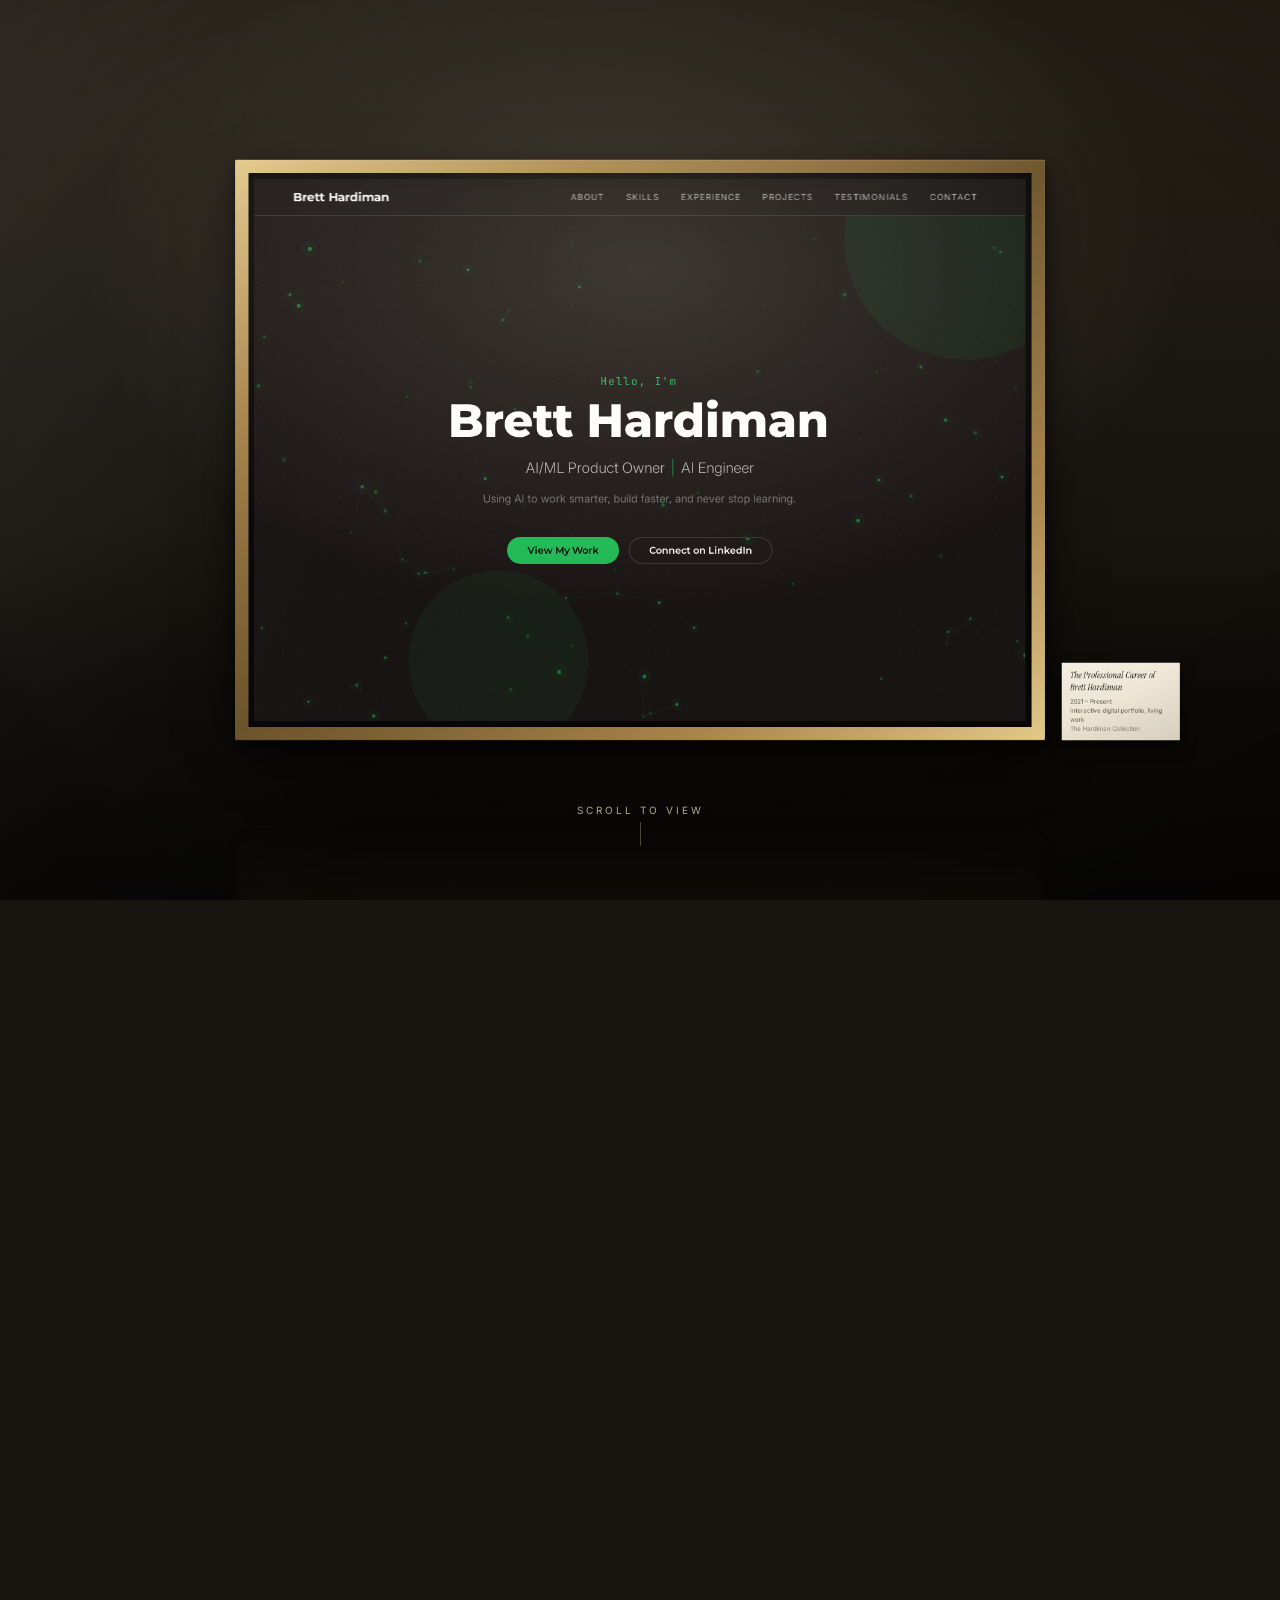
==== commit da0e6549: "feat(gallery): rebuild as iframe-based gallery shell The previous gallery implementation only put th" ====
--- a/index.html
+++ b/index.html
@@ -5,104 +5,70 @@
   <meta name="viewport" content="width=device-width, initial-scale=1.0">
   <title>Brett Hardiman — AI/ML Engineer & Agentic AI Specialist</title>
 
-  <!-- SEO — Task 4-3 -->
+  <!-- SEO -->
   <meta name="description" content="Brett Hardiman — AI/ML Product Owner and AI Engineer specializing in agentic AI workflows, RAG applications, and LLM-powered tools. View projects and professional background.">
   <meta name="author" content="Brett Hardiman">
   <meta name="robots" content="index, follow">
 
-  <!-- Open Graph — Task 4-3 (og:image asset created in Task 4-4) -->
+  <!-- Open Graph -->
   <meta property="og:type" content="website">
   <meta property="og:title" content="Brett Hardiman — AI/ML Product Owner & AI Engineer">
   <meta property="og:description" content="Portfolio showcasing AI/ML projects, agentic workflows, and professional experience at Booz Allen Hamilton.">
   <meta property="og:url" content="https://bretthardiman.com/">
   <meta property="og:image" content="https://bretthardiman.com/assets/images/og-image.png">
 
-  <!-- Twitter Card — Task 4-3 -->
+  <!-- Twitter Card -->
   <meta name="twitter:card" content="summary_large_image">
   <meta name="twitter:title" content="Brett Hardiman — AI/ML Product Owner & AI Engineer">
   <meta name="twitter:description" content="Portfolio showcasing AI/ML projects and agentic AI workflows.">
   <meta name="twitter:image" content="https://bretthardiman.com/assets/images/og-image.png">
 
-  <!-- Theme color — Task 4-3 -->
-  <meta name="theme-color" content="#191414">
+  <!-- Theme color -->
+  <meta name="theme-color" content="#17150f">
 
-  <!-- Favicon — Task 4-4 -->
+  <!-- Favicon -->
   <link rel="icon" type="image/svg+xml" href="assets/icons/favicon.svg">
   <link rel="icon" type="image/png" href="assets/icons/favicon.png">
 
-  <!-- Fonts -->
+  <!-- Fonts (Instrument Serif is for the gallery placard / exhibition title) -->
   <link rel="preconnect" href="https://fonts.googleapis.com">
   <link rel="preconnect" href="https://fonts.gstatic.com" crossorigin>
-  <link href="https://fonts.googleapis.com/css2?family=Inter:wght@300;400;500&family=Montserrat:wght@600;700;800&family=JetBrains+Mono:wght@400&display=swap" rel="stylesheet">
-  <link href="https://fonts.googleapis.com/css2?family=Instrument+Serif:ital@0;1&display=swap" rel="stylesheet">
+  <link href="https://fonts.googleapis.com/css2?family=Inter:wght@400;500&family=Instrument+Serif:ital@0;1&display=swap" rel="stylesheet">
 
-  <!-- Styles -->
-  <link rel="stylesheet" href="styles.css">
+  <!-- Gallery shell styles only (this page does NOT load the portfolio's own
+       stylesheet — the iframe loads styles.css for the portfolio itself). -->
+  <link rel="stylesheet" href="css/gallery.css">
 
-  <!-- Graceful degradation when JS is disabled — Task 3-6 -->
+  <!-- When JS is disabled, send the visitor straight to the portfolio. -->
   <noscript>
-    <style>
-      [data-reveal] { opacity: 1 !important; transform: none !important; }
-      .nav-toggle { display: none !important; }
-      .nav-list { opacity: 1 !important; visibility: visible !important; transform: none !important; }
-    </style>
+    <meta http-equiv="refresh" content="0; url=portfolio.html">
   </noscript>
 </head>
 <body>
-  <a href="#main-content" class="skip-link">Skip to main content</a>
-
-  <header class="site-header" role="banner">
-    <nav class="nav" role="navigation" aria-label="Main navigation">
-      <a href="#hero" class="nav-logo">Brett Hardiman</a>
-      <button class="nav-toggle" aria-label="Toggle navigation" aria-expanded="false">
-        <span class="nav-toggle-bar"></span>
-        <span class="nav-toggle-bar"></span>
-        <span class="nav-toggle-bar"></span>
-      </button>
-      <ul class="nav-list">
-        <li><a href="#about" class="nav-link">About</a></li>
-        <li><a href="#skills" class="nav-link">Skills</a></li>
-        <li><a href="#experience" class="nav-link">Experience</a></li>
-        <li><a href="#projects" class="nav-link">Projects</a></li>
-        <li><a href="#testimonials" class="nav-link">Testimonials</a></li>
-        <li><a href="#contact" class="nav-link">Contact</a></li>
-      </ul>
-    </nav>
-    <div class="scroll-progress" role="progressbar" aria-label="Page scroll progress"></div>
-  </header>
 
   <!-- =============================================
-       GALLERY EXHIBITION LAYER
+       GALLERY SHELL
+       Drives the zoom-into-portfolio experience.
+       The actual portfolio lives at portfolio.html and is embedded
+       below as an <iframe> inside the gilt frame.
        ============================================= -->
   <div id="gallery-track">
-    <div id="gallery-stage" class="gallery-wall">
+    <div id="gallery-stage">
+
+      <div class="gallery-texture"></div>
 
       <div id="gallery-scene">
-        <div class="gallery-texture"></div>
-
-        <div class="gallery-artwork-wrap">
+        <div id="frame-wrapper">
           <div class="art-frame">
             <div class="art-frame-inner">
-              <div id="gallery-canvas">
-
-                <!-- HERO MESH ART — only the visual canvas lives inside the frame.
-                     The hero TEXT/BUTTONS live as a viewport-centered overlay
-                     (#hero-content-overlay below) so they render at natural size
-                     when the gallery zoom completes. -->
-                <section id="hero" class="section section--hero">
-                  <canvas id="mesh-canvas" aria-hidden="true"></canvas>
-                  <div class="hero-bg" aria-hidden="true"></div>
-                  <div class="hero-decorative" aria-hidden="true">
-                    <div class="hero-blob hero-blob--1" data-parallax-speed="0.5"></div>
-                    <div class="hero-blob hero-blob--2" data-parallax-speed="1"></div>
-                    <div class="hero-dots" data-parallax-speed="0.3"></div>
-                  </div>
-                </section>
-
-              </div>
+              <iframe
+                id="portfolio-iframe"
+                src="portfolio.html"
+                title="Brett Hardiman — Portfolio"
+                loading="eager"
+                referrerpolicy="same-origin"
+              ></iframe>
             </div>
-            <!-- Placard and reflection anchor to the FRAME (not the viewport)
-                 so they appear next to the framed artwork. -->
             <div class="art-reflection" aria-hidden="true"></div>
             <div class="gallery-placard">
               <p class="gallery-placard-title">The Professional Career of Brett Hardiman</p>
@@ -133,373 +99,11 @@
         <span class="gallery-scroll-line"></span>
       </div>
 
-      <!-- Hero content overlay — sits ABOVE the zooming scene, at natural size.
-           Hidden during gallery phase, revealed at progress >= 0.9 via gallery.js. -->
-      <div id="hero-content-overlay">
-        <div class="hero-content">
-          <p class="hero-greeting">Hello, I'm</p>
-          <h1 class="hero-name">Brett Hardiman</h1>
-          <p class="hero-title">AI/ML Product Owner <span class="hero-separator">|</span> AI Engineer</p>
-          <p class="hero-tagline">Using AI to work smarter, build faster, and never stop learning.</p>
-          <div class="hero-cta">
-            <a href="#projects" class="btn btn--primary">View My Work</a>
-            <a href="https://www.linkedin.com/in/brett-hardiman-75682a205" class="btn btn--ghost" target="_blank" rel="noopener noreferrer">Connect on LinkedIn</a>
-          </div>
-        </div>
-      </div>
-
     </div>
   </div>
 
-  <main id="main-content">
-
-    <!-- =============================================
-         ABOUT SECTION
-         ============================================= -->
-    <section id="about" class="section" data-section-number="01">
-      <div class="section-container">
-        <span class="section-number">01</span>
-        <h2 class="section-title">About Me</h2>
-        <div class="about-content" data-reveal>
-          <div class="about-text">
-            <p>I started out at Johnson &amp; Johnson Insurance as a Business Analyst &mdash; gathering requirements, writing specs, updating SQL databases, and learning how to get developers and stakeholders on the same page. That role gave me the foundation I still build on: how to listen to what people actually need, how to translate that into something a dev team can run with, and how software gets built when real constraints are involved.</p>
-            <p>I moved to Booz Allen Hamilton as a Requirements Analyst and ended up going deep fast &mdash; became the go-to person on several government applications, got my CSM and CSPO certifications, and started wondering what else I could do. I could see AI was about to change everything, and I knew that if I wanted to stay relevant &mdash; especially coming from a non-technical role &mdash; I needed to get more technical. So I enrolled in Booz Allen&rsquo;s Data Science Tech Excellence Program and started learning Python, machine learning, NLP, and large language models from scratch. That bet paid off: I got promoted, moved to the AI/ML ART, led three AI initiatives from concept to MVP, and was hands-on reviewing data science outputs and contributing to architecture discussions along the way. Along the way I started building AI agents. My Tech Lead had architected a multi-agent pipeline for the team, and I built the Requirements Agent that plugged into it &mdash; my agent took his architecture output, broke it into development stories, and pushed them into the backlog for his downstream agents to pick up and work. Owning that node taught me how agentic systems actually fit together.</p>
-            <p>Outside the pipeline, I built three standalone agents using Jira MCP: a DSU facilitator, a sprint summarizer, and a Jira research agent that surfaced quick reports on initiatives &mdash; what they were, when they happened, who the stakeholders were, and who to contact. My team used them, I trained my colleagues on how to, and those tools are now part of how the team operates day-to-day.</p>
-            <p>I also wanted to prove I could own the whole thing end-to-end. So I built my own 8-agent SDLC pipeline from scratch &mdash; architect, requirements, coding, code review, security, CI/CD, project manager, and summary agents &mdash; used it to build this portfolio site, then extracted it into the Agent Pipeline Kit as a standalone reusable framework anyone can drop into a project. That&rsquo;s the one I&rsquo;m most proud of.</p>
-            <p>I think that is just truly how my brain is wired. I get curious about something, I go learn it, and I build something with it. Every project on this site started the same way &mdash; &ldquo;what if I could&hellip;&rdquo; &mdash; and turned into something that actually works. And through all of it, I&rsquo;ve realized that making workflows more efficient, easier, and quicker isn&rsquo;t just something I&rsquo;m good at. It&rsquo;s what I actually care about.</p>
-          </div>
-          <div class="about-image" data-reveal>
-            <img src="assets/images/headshot.jpg" alt="Brett Hardiman" loading="lazy" decoding="async" width="300" height="400" class="about-headshot">
-          </div>
-        </div>
-      </div>
-    </section>
-
-    <!-- =============================================
-         SKILLS SECTION
-         ============================================= -->
-    <section id="skills" class="section" data-section-number="02">
-      <div class="section-container">
-        <span class="section-number">02</span>
-        <h2 class="section-title">Skills</h2>
-        <div class="skills-grid" data-reveal>
-          <div class="skill-category">
-            <h3 class="skill-category-title">AI / ML</h3>
-            <ul class="skill-list">
-              <li class="skill-badge" data-reveal data-reveal-delay="0"><span class="skill-name">Large Language Models</span></li>
-              <li class="skill-badge" data-reveal data-reveal-delay="50"><span class="skill-name">RAG</span></li>
-              <li class="skill-badge" data-reveal data-reveal-delay="100"><span class="skill-name">Generative AI</span></li>
-              <li class="skill-badge" data-reveal data-reveal-delay="150"><span class="skill-name">Agentic AI</span></li>
-              <li class="skill-badge" data-reveal data-reveal-delay="200"><span class="skill-name">Multi-Agent Systems</span></li>
-              <li class="skill-badge" data-reveal data-reveal-delay="250"><span class="skill-name">Prompt Engineering</span></li>
-              <li class="skill-badge" data-reveal data-reveal-delay="300"><span class="skill-name">NLP</span></li>
-              <li class="skill-badge" data-reveal data-reveal-delay="350"><span class="skill-name">Machine Learning</span></li>
-            </ul>
-          </div>
-          <div class="skill-category">
-            <h3 class="skill-category-title">Languages</h3>
-            <ul class="skill-list">
-              <li class="skill-badge" data-reveal data-reveal-delay="400"><span class="skill-name">Python</span></li>
-              <li class="skill-badge" data-reveal data-reveal-delay="450"><span class="skill-name">JavaScript</span></li>
-              <li class="skill-badge" data-reveal data-reveal-delay="500"><span class="skill-name">HTML</span></li>
-              <li class="skill-badge" data-reveal data-reveal-delay="550"><span class="skill-name">CSS</span></li>
-              <li class="skill-badge" data-reveal data-reveal-delay="600"><span class="skill-name">SQL</span></li>
-              <li class="skill-badge" data-reveal data-reveal-delay="650"><span class="skill-name">JSON</span></li>
-              <li class="skill-badge" data-reveal data-reveal-delay="700"><span class="skill-name">XML</span></li>
-            </ul>
-          </div>
-          <div class="skill-category">
-            <h3 class="skill-category-title">Tools</h3>
-            <ul class="skill-list">
-              <li class="skill-badge" data-reveal data-reveal-delay="750"><span class="skill-name">Claude Code</span></li>
-              <li class="skill-badge" data-reveal data-reveal-delay="800"><span class="skill-name">FastAPI</span></li>
-              <li class="skill-badge" data-reveal data-reveal-delay="850"><span class="skill-name">Streamlit</span></li>
-              <li class="skill-badge" data-reveal data-reveal-delay="900"><span class="skill-name">Ollama</span></li>
-              <li class="skill-badge" data-reveal data-reveal-delay="950"><span class="skill-name">Git / GitHub</span></li>
-              <li class="skill-badge" data-reveal data-reveal-delay="1000"><span class="skill-name">Jira</span></li>
-              <li class="skill-badge" data-reveal data-reveal-delay="1050"><span class="skill-name">Confluence</span></li>
-              <li class="skill-badge" data-reveal data-reveal-delay="1100"><span class="skill-name">SharePoint</span></li>
-              <li class="skill-badge" data-reveal data-reveal-delay="1150"><span class="skill-name">Excel</span></li>
-              <li class="skill-badge" data-reveal data-reveal-delay="1200"><span class="skill-name">G-Suite</span></li>
-            </ul>
-          </div>
-          <div class="skill-category">
-            <h3 class="skill-category-title">Methodologies</h3>
-            <ul class="skill-list">
-              <li class="skill-badge" data-reveal data-reveal-delay="1250"><span class="skill-name">Agile</span></li>
-              <li class="skill-badge" data-reveal data-reveal-delay="1300"><span class="skill-name">Scrum</span></li>
-              <li class="skill-badge" data-reveal data-reveal-delay="1350"><span class="skill-name">SAFe</span></li>
-              <li class="skill-badge" data-reveal data-reveal-delay="1400"><span class="skill-name">CI/CD</span></li>
-            </ul>
-          </div>
-        </div>
-      </div>
-    </section>
-
-    <!-- =============================================
-         EXPERIENCE SECTION
-         ============================================= -->
-    <section id="experience" class="section" data-section-number="03">
-      <div class="section-container">
-        <span class="section-number">03</span>
-        <h2 class="section-title">Experience</h2>
-        <div class="timeline">
-          <div class="timeline-item" data-reveal>
-            <div class="timeline-marker"></div>
-            <div class="timeline-content">
-              <span class="timeline-date">December 2023 — Present</span>
-              <h3 class="timeline-role">Technical Requirements Analyst</h3>
-              <p class="timeline-company">Booz Allen Hamilton · Charleston, SC</p>
-              <ul class="timeline-details">
-                <li>Elicit, document, and manage requirements for AI-powered products across an AI/ML Agile Release Train, translating stakeholder needs into user stories, acceptance criteria, and test scenarios</li>
-                <li>Served as requirements lead across 4 AI product initiatives, driving each through MVP delivery in coordination with developers, data scientists, and product owners</li>
-                <li>Served as Scrum Master facilitating daily standups, backlog refinements, sprint planning, and retrospectives for AI product teams</li>
-                <li>Built AI-powered agents that automated roadmap generation, Jira issue creation, requirements authoring, and sprint summarization</li>
-                <li>Completed the Booz Allen Data Science Tech Excellence Program covering Python, machine learning, NLP, and large language models</li>
-              </ul>
-            </div>
-          </div>
-          <div class="timeline-item" data-reveal>
-            <div class="timeline-marker"></div>
-            <div class="timeline-content">
-              <span class="timeline-date">April 2022 — December 2023</span>
-              <h3 class="timeline-role">Business Analyst</h3>
-              <p class="timeline-company">Johnson &amp; Johnson Insurance · Mount Pleasant, SC</p>
-              <ul class="timeline-details">
-                <li>Gathered and documented business requirements for 7+ projects, partnering with stakeholders from discovery through production release</li>
-                <li>Translated requirements into functional specifications and coordinated iterative feedback cycles with development teams</li>
-                <li>Managed relational database updates using SQL to maintain client compliance and data integrity</li>
-                <li>Led functional and regression testing, performing root cause analysis and initiating corrective actions prior to release</li>
-                <li>Authored and maintained technical documentation including process flows, system specs, and end-user guides</li>
-              </ul>
-            </div>
-          </div>
-        </div>
-      </div>
-    </section>
-
-    <!-- =============================================
-         PROJECTS SECTION
-         ============================================= -->
-    <section id="projects" class="section" data-section-number="04">
-      <div class="section-container">
-        <span class="section-number">04</span>
-        <h2 class="section-title">Projects</h2>
-        <div class="projects-grid">
-          <div class="project-card" data-reveal>
-            <div class="project-card-image">
-              <img src="assets/images/local-llm-app.svg" alt="Local LLM App — a chat interface with document upload sidebar, showing RAG-powered conversations" loading="lazy" decoding="async" width="800" height="450">
-            </div>
-            <div class="project-card-content">
-              <h3 class="project-card-title">Local LLM App</h3>
-              <p class="project-card-description">A working chat-based AI app that runs entirely on your computer. No cloud APIs, no data leaving your machine.</p>
-              <div class="project-card-tech">
-                <span class="tech-badge">Python</span>
-              </div>
-              <div class="project-card-links">
-                <a href="https://github.com/brett-hardiman/Local-LLM-App" class="project-link" target="_blank" rel="noopener noreferrer">
-                  <span>View on GitHub</span>
-                  <svg xmlns="http://www.w3.org/2000/svg" viewBox="0 0 24 24" width="16" height="16" aria-hidden="true" focusable="false"><path d="M7 17L17 7M17 7H7M17 7V17" stroke="currentColor" stroke-width="2" stroke-linecap="round" stroke-linejoin="round" fill="none"/></svg>
-                </a>
-              </div>
-            </div>
-          </div>
-          <div class="project-card" data-reveal>
-            <div class="project-card-image">
-              <img src="assets/images/portfolio-pipeline.svg" alt="AI Agent Pipeline Portfolio — browser preview of the portfolio site's hero section with name, title, and CTA buttons" loading="lazy" decoding="async" width="800" height="450">
-            </div>
-            <div class="project-card-content">
-              <h3 class="project-card-title">AI Agent Pipeline Portfolio</h3>
-              <p class="project-card-description">This portfolio site itself, built entirely by an 8-agent Claude Code pipeline: architect, requirements, coding, code review, security review, CI/CD, project manager, and summary agents.</p>
-              <div class="project-card-tech">
-                <span class="tech-badge">HTML</span>
-                <span class="tech-badge">CSS</span>
-                <span class="tech-badge">JavaScript</span>
-                <span class="tech-badge">Claude Code</span>
-              </div>
-              <div class="project-card-links">
-                <a href="https://github.com/brett-hardiman/personal-portfolio" class="project-link" target="_blank" rel="noopener noreferrer">
-                  <span>View on GitHub</span>
-                  <svg xmlns="http://www.w3.org/2000/svg" viewBox="0 0 24 24" width="16" height="16" aria-hidden="true" focusable="false"><path d="M7 17L17 7M17 7H7M17 7V17" stroke="currentColor" stroke-width="2" stroke-linecap="round" stroke-linejoin="round" fill="none"/></svg>
-                </a>
-              </div>
-            </div>
-          </div>
-          <div class="project-card" data-reveal>
-            <div class="project-card-image">
-              <img src="assets/images/agent-pipeline-kit.svg" alt="Agent Pipeline Kit — terminal showing init command installing the 8-agent SDLC pipeline into a new project" loading="lazy" decoding="async" width="800" height="450">
-            </div>
-            <div class="project-card-content">
-              <h3 class="project-card-title">Agent Pipeline Kit</h3>
-              <p class="project-card-description">The 8-agent AI development pipeline from this portfolio project, extracted into a standalone, reusable framework.</p>
-              <div class="project-card-tech">
-                <span class="tech-badge">Claude Code</span>
-                <span class="tech-badge">Agentic AI</span>
-                <span class="tech-badge">SDLC Automation</span>
-              </div>
-              <div class="project-card-links">
-                <a href="https://github.com/brett-hardiman/agent-pipeline-kit" class="project-link" target="_blank" rel="noopener noreferrer">
-                  <span>View on GitHub</span>
-                  <svg xmlns="http://www.w3.org/2000/svg" viewBox="0 0 24 24" width="16" height="16" aria-hidden="true" focusable="false"><path d="M7 17L17 7M17 7H7M17 7V17" stroke="currentColor" stroke-width="2" stroke-linecap="round" stroke-linejoin="round" fill="none"/></svg>
-                </a>
-              </div>
-            </div>
-          </div>
-          <div class="project-card" data-reveal>
-            <div class="project-card-image">
-              <img src="assets/images/requirements-api.svg" alt="Requirements API — POST /generate endpoint returning a structured JSON epic with user stories and Given/When/Then acceptance criteria" loading="lazy" decoding="async" width="800" height="450">
-            </div>
-            <div class="project-card-content">
-              <h3 class="project-card-title">Requirements API</h3>
-              <p class="project-card-description">An AI-powered API that ingests technical documents and generates structured epics, sprint-level user stories, and Given/When/Then acceptance criteria.</p>
-              <div class="project-card-tech">
-                <span class="tech-badge">Python</span>
-                <span class="tech-badge">LLM</span>
-                <span class="tech-badge">NLP</span>
-                <span class="tech-badge">REST API</span>
-              </div>
-              <div class="project-card-links">
-                <a href="https://github.com/brett-hardiman/requirements-api" class="project-link" target="_blank" rel="noopener noreferrer">
-                  <span>View on GitHub</span>
-                  <svg xmlns="http://www.w3.org/2000/svg" viewBox="0 0 24 24" width="16" height="16" aria-hidden="true" focusable="false"><path d="M7 17L17 7M17 7H7M17 7V17" stroke="currentColor" stroke-width="2" stroke-linecap="round" stroke-linejoin="round" fill="none"/></svg>
-                </a>
-              </div>
-            </div>
-          </div>
-        </div>
-      </div>
-    </section>
-
-    <!-- =============================================
-         TESTIMONIALS SECTION
-         ============================================= -->
-    <section id="testimonials" class="section" data-section-number="05">
-      <div class="section-container">
-        <span class="section-number">05</span>
-        <h2 class="section-title">What Colleagues Say</h2>
-        <div class="testimonials-grid">
-          <blockquote class="testimonial-card" data-reveal>
-            <p class="testimonial-quote">"Brett has incredible attention to detail and consistently takes initiative. His ability to balance the strategic vision of our customer and our firm was a key strength on every project we worked on together. We need more Bretts!"</p>
-            <footer class="testimonial-author">
-              <cite class="testimonial-name">Antonio Marra</cite>
-              <span class="testimonial-role">Technical Requirements Analyst, Booz Allen Hamilton</span>
-            </footer>
-          </blockquote>
-          <blockquote class="testimonial-card" data-reveal data-reveal-delay="100">
-            <p class="testimonial-quote">"Brett kept everyone organized, on track, and agenda-driven. He bridged communication between technical and non-technical stakeholders with clarity and professionalism. Any team would be lucky to have him."</p>
-            <footer class="testimonial-author">
-              <cite class="testimonial-name">Aryan Dauod</cite>
-              <span class="testimonial-role">Data Scientist, Booz Allen Hamilton</span>
-            </footer>
-          </blockquote>
-          <blockquote class="testimonial-card" data-reveal data-reveal-delay="200">
-            <p class="testimonial-quote">"Brett is an excellent collaborator with an analytical mind. He relays ideas clearly and concisely, draws connections across projects, and his commitment to continuous learning defines our team culture."</p>
-            <footer class="testimonial-author">
-              <cite class="testimonial-name">Pragati Khandelwal</cite>
-              <span class="testimonial-role">Technical Requirements Analyst, Booz Allen Hamilton</span>
-            </footer>
-          </blockquote>
-          <blockquote class="testimonial-card" data-reveal data-reveal-delay="300">
-            <p class="testimonial-quote">"Brett's technical skills make him a cornerstone of our team's success. He consistently steps outside his comfort zone to embrace new challenges, and his collaborative spirit makes him indispensable."</p>
-            <footer class="testimonial-author">
-              <cite class="testimonial-name">Brandon Chen</cite>
-              <span class="testimonial-role">Technical Requirements Analyst, Booz Allen Hamilton</span>
-            </footer>
-          </blockquote>
-          <blockquote class="testimonial-card" data-reveal data-reveal-delay="400">
-            <p class="testimonial-quote">"Brett's proactive approach, strong communication, and attention to client needs add significant value. His ability to anticipate challenges has had a noticeably positive impact on our project outcomes."</p>
-            <footer class="testimonial-author">
-              <cite class="testimonial-name">Kelsey Lawrence</cite>
-              <span class="testimonial-role">Booz Allen Hamilton</span>
-            </footer>
-          </blockquote>
-          <blockquote class="testimonial-card" data-reveal data-reveal-delay="500">
-            <p class="testimonial-quote">"Brett continues to add value daily. His keen attention to detail eliminates inconsistencies and sheds light on new insights. His contributions are essential to our overall success."</p>
-            <footer class="testimonial-author">
-              <cite class="testimonial-name">John Muniz</cite>
-              <span class="testimonial-role">Booz Allen Hamilton</span>
-            </footer>
-          </blockquote>
-        </div>
-      </div>
-    </section>
-
-    <!-- =============================================
-         EDUCATION SECTION — Task 4-2
-         ============================================= -->
-    <section id="education" class="section" data-section-number="06">
-      <div class="section-container">
-        <span class="section-number">06</span>
-        <h2 class="section-title">Education &amp; Certifications</h2>
-        <div class="education-layout">
-          <div class="education-list">
-          <div class="education-item" data-reveal>
-            <h3 class="education-degree">Bachelor of Science in Computer Information Systems</h3>
-            <p class="education-school">College of Charleston · Charleston, SC</p>
-            <p class="education-detail">2017 – 2021</p>
-          </div>
-        </div>
-          <div class="certifications" data-reveal>
-            <h3 class="certification-title">Certifications</h3>
-            <div class="certification-badges">
-              <div class="cert-badge-card">
-                <img src="assets/icons/cspo-badge.svg" alt="Certified Scrum Product Owner badge" width="120" height="120" loading="lazy" decoding="async">
-                <span class="cert-badge-label">Certified Scrum Product Owner</span>
-              </div>
-              <div class="cert-badge-card">
-                <img src="assets/icons/csm-badge.svg" alt="Certified Scrum Master badge" width="120" height="120" loading="lazy" decoding="async">
-                <span class="cert-badge-label">Certified Scrum Master</span>
-              </div>
-            </div>
-          </div>
-        </div>
-      </div>
-    </section>
-
-    <!-- =============================================
-         CONTACT SECTION
-         ============================================= -->
-    <section id="contact" class="section" data-section-number="07">
-      <div class="section-container section-container--centered" data-reveal>
-        <span class="section-number">07</span>
-        <h2 class="section-title">Get In Touch</h2>
-        <p class="contact-text">Interested in working together or just want to connect? Reach out on LinkedIn.</p>
-        <a href="https://www.linkedin.com/in/brett-hardiman-75682a205" class="btn btn--primary btn--large" target="_blank" rel="noopener noreferrer">
-          Connect on LinkedIn
-        </a>
-        <div class="social-links">
-          <a href="https://github.com/brett-hardiman" target="_blank" rel="noopener noreferrer" aria-label="GitHub profile">
-            <svg xmlns="http://www.w3.org/2000/svg" viewBox="0 0 24 24" aria-hidden="true" focusable="false"><path d="M12 0C5.37 0 0 5.37 0 12c0 5.31 3.435 9.795 8.205 11.385.6.105.825-.255.825-.57 0-.285-.015-1.23-.015-2.235-3.015.555-3.795-.735-4.035-1.41-.135-.345-.72-1.41-1.23-1.695-.42-.225-1.02-.78-.015-.795.945-.015 1.62.87 1.845 1.23 1.08 1.815 2.805 1.305 3.495.99.105-.78.42-1.305.765-1.605-2.67-.3-5.46-1.335-5.46-5.925 0-1.305.465-2.385 1.23-3.225-.12-.3-.54-1.53.12-3.18 0 0 1.005-.315 3.3 1.23.96-.27 1.98-.405 3-.405s2.04.135 3 .405c2.295-1.56 3.3-1.23 3.3-1.23.66 1.65.24 2.88.12 3.18.765.84 1.23 1.905 1.23 3.225 0 4.605-2.805 5.625-5.475 5.925.435.375.81 1.095.81 2.22 0 1.605-.015 2.895-.015 3.3 0 .315.225.69.825.57A12.02 12.02 0 0 0 24 12c0-6.63-5.37-12-12-12z"/></svg>
-          </a>
-          <a href="https://www.linkedin.com/in/brett-hardiman-75682a205" target="_blank" rel="noopener noreferrer" aria-label="LinkedIn profile">
-            <svg xmlns="http://www.w3.org/2000/svg" viewBox="0 0 24 24" aria-hidden="true" focusable="false"><path d="M20.447 20.452h-3.554v-5.569c0-1.328-.027-3.037-1.852-3.037-1.853 0-2.136 1.445-2.136 2.939v5.667H9.351V9h3.414v1.561h.046c.477-.9 1.637-1.85 3.37-1.85 3.601 0 4.267 2.37 4.267 5.455v6.286zM5.337 7.433a2.062 2.062 0 0 1-2.063-2.065 2.064 2.064 0 1 1 2.063 2.065zm1.782 13.019H3.555V9h3.564v11.452zM22.225 0H1.771C.792 0 0 .774 0 1.729v20.542C0 23.227.792 24 1.771 24h20.451C23.2 24 24 23.227 24 22.271V1.729C24 .774 23.2 0 22.222 0h.003z"/></svg>
-          </a>
-        </div>
-      </div>
-    </section>
-
-  </main>
-
-  <!-- =============================================
-       FOOTER
-       ============================================= -->
-  <footer class="site-footer">
-    <div class="section-container">
-      <p class="footer-copyright">&copy; 2026 Brett Hardiman</p>
-      <div class="social-links">
-        <a href="https://github.com/brett-hardiman" target="_blank" rel="noopener noreferrer" aria-label="GitHub profile">
-          <svg xmlns="http://www.w3.org/2000/svg" viewBox="0 0 24 24" aria-hidden="true" focusable="false"><path d="M12 0C5.37 0 0 5.37 0 12c0 5.31 3.435 9.795 8.205 11.385.6.105.825-.255.825-.57 0-.285-.015-1.23-.015-2.235-3.015.555-3.795-.735-4.035-1.41-.135-.345-.72-1.41-1.23-1.695-.42-.225-1.02-.78-.015-.795.945-.015 1.62.87 1.845 1.23 1.08 1.815 2.805 1.305 3.495.99.105-.78.42-1.305.765-1.605-2.67-.3-5.46-1.335-5.46-5.925 0-1.305.465-2.385 1.23-3.225-.12-.3-.54-1.53.12-3.18 0 0 1.005-.315 3.3 1.23.96-.27 1.98-.405 3-.405s2.04.135 3 .405c2.295-1.56 3.3-1.23 3.3-1.23.66 1.65.24 2.88.12 3.18.765.84 1.23 1.905 1.23 3.225 0 4.605-2.805 5.625-5.475 5.925.435.375.81 1.095.81 2.22 0 1.605-.015 2.895-.015 3.3 0 .315.225.69.825.57A12.02 12.02 0 0 0 24 12c0-6.63-5.37-12-12-12z"/></svg>
-        </a>
-        <a href="https://www.linkedin.com/in/brett-hardiman-75682a205" target="_blank" rel="noopener noreferrer" aria-label="LinkedIn profile">
-          <svg xmlns="http://www.w3.org/2000/svg" viewBox="0 0 24 24" aria-hidden="true" focusable="false"><path d="M20.447 20.452h-3.554v-5.569c0-1.328-.027-3.037-1.852-3.037-1.853 0-2.136 1.445-2.136 2.939v5.667H9.351V9h3.414v1.561h.046c.477-.9 1.637-1.85 3.37-1.85 3.601 0 4.267 2.37 4.267 5.455v6.286zM5.337 7.433a2.062 2.062 0 0 1-2.063-2.065 2.064 2.064 0 1 1 2.063 2.065zm1.782 13.019H3.555V9h3.564v11.452zM22.225 0H1.771C.792 0 0 .774 0 1.729v20.542C0 23.227.792 24 1.771 24h20.451C23.2 24 24 23.227 24 22.271V1.729C24 .774 23.2 0 22.222 0h.003z"/></svg>
-        </a>
-      </div>
-      <p class="footer-credit">Built with Claude Code</p>
-    </div>
-  </footer>
-
   <button id="gallery-return-chip" aria-label="Return to gallery">&larr; Gallery</button>
 
-  <script type="module" src="js/main.js"></script>
+  <script type="module" src="js/gallery.js"></script>
 </body>
 </html>
--- a/css/gallery.css
+++ b/css/gallery.css
@@ -0,0 +1,371 @@
+/* gallery.css — Art gallery shell (index.html only).
+   Wraps the standalone portfolio (portfolio.html) inside a gilt frame
+   embedded in an <iframe>. Scrolling drives a CSS transform that scales
+   the framed iframe up from a small artwork to fullscreen, at which
+   point the portfolio is interactive at natural 1:1 size. */
+
+/* ──────────────────────────────────────────────
+   Gallery design tokens
+   ────────────────────────────────────────────── */
+:root {
+  --color-bg-primary: #191414;
+  --gallery-wall: #17150f;
+  --gallery-wall-light: #241f16;
+  --gallery-gilt-dark: #6b522a;
+  --gallery-gilt: #a8854a;
+  --gallery-gilt-light: #e3c98a;
+  --gallery-cream: #b3a78f;
+  --gallery-cream-light: #ece5d6;
+  --gallery-font-display: 'Instrument Serif', serif;
+}
+
+/* ──────────────────────────────────────────────
+   Body / track / stage
+   ────────────────────────────────────────────── */
+html, body {
+  margin: 0;
+  padding: 0;
+  background: var(--gallery-wall);
+  color: var(--gallery-cream-light);
+  font-family: 'Inter', system-ui, sans-serif;
+  -webkit-font-smoothing: antialiased;
+}
+
+body {
+  overflow-x: hidden;
+}
+
+/* Scroll track — provides the 320vh of scroll space that drives the zoom. */
+#gallery-track {
+  position: relative;
+  height: 320vh;
+}
+
+/* Stage — sticks to the top of the viewport while the user is inside
+   #gallery-track. Once the user scrolls past the track, the stage
+   naturally moves with the page (but there's nothing past the track,
+   so it just stays at maximum scroll). */
+#gallery-stage {
+  position: sticky;
+  top: 0;
+  width: 100%;
+  height: 100vh;
+  overflow: hidden;
+  background: var(--gallery-wall);
+}
+
+/* ──────────────────────────────────────────────
+   Wall texture (plaster gradient + grain)
+   ────────────────────────────────────────────── */
+.gallery-texture {
+  position: absolute;
+  inset: 0;
+  pointer-events: none;
+  background:
+    linear-gradient(to bottom,
+      var(--gallery-wall-light) 0%,
+      var(--gallery-wall) 58%,
+      #0d0b08 78%,
+      #070605 100%),
+    url("data:image/svg+xml,%3Csvg xmlns='http://www.w3.org/2000/svg' width='180' height='180'%3E%3Cfilter id='n'%3E%3CfeTurbulence type='fractalNoise' baseFrequency='0.9' numOctaves='2'/%3E%3C/filter%3E%3Crect width='180' height='180' filter='url(%23n)' opacity='0.05'/%3E%3C/svg%3E");
+  background-blend-mode: normal, overlay;
+}
+
+/* ──────────────────────────────────────────────
+   Scene — centers the framed iframe, applies the zoom transform.
+   The transform is set by gallery.js per scroll progress.
+   ────────────────────────────────────────────── */
+#gallery-scene {
+  position: absolute;
+  inset: 0;
+  display: flex;
+  align-items: center;
+  justify-content: center;
+  will-change: transform;
+  transform-origin: center center;
+  /* Initial scale set by JS so the frame fits comfortably in the wall.
+     Defaults here just in case JS hasn't run yet — they get overridden. */
+  transform: scale(0.42);
+}
+
+/* ──────────────────────────────────────────────
+   Frame wrapper — wraps the gilt frame and acts as the
+   positioning context for the placard + reflection.
+   ────────────────────────────────────────────── */
+#frame-wrapper {
+  position: relative;
+  display: inline-block;
+}
+
+/* ──────────────────────────────────────────────
+   Gilt float frame
+   ────────────────────────────────────────────── */
+.art-frame {
+  position: relative;
+  padding: 22px;
+  background:
+    linear-gradient(145deg,
+      var(--gallery-gilt-light) 0%,
+      var(--gallery-gilt) 22%,
+      var(--gallery-gilt-dark) 50%,
+      var(--gallery-gilt) 78%,
+      var(--gallery-gilt-light) 100%);
+  border-radius: 2px;
+  box-shadow:
+    0 30px 80px -10px rgba(0, 0, 0, 0.85),
+    0 8px 24px rgba(0, 0, 0, 0.6),
+    inset 0 1px 1px rgba(255, 245, 220, 0.55),
+    inset 0 -1px 1px rgba(0, 0, 0, 0.45);
+}
+
+/* Float-mount gap between the gilt frame and the artwork */
+.art-frame-inner {
+  padding: 10px;
+  background: #0a0908;
+  box-shadow: inset 0 0 14px rgba(0, 0, 0, 0.9);
+  display: block;
+  font-size: 0; /* eliminate inline-block whitespace under iframe */
+}
+
+/* ──────────────────────────────────────────────
+   The iframe — full viewport size at intrinsic scale 1.
+   CSS transform on #gallery-scene scales it visually.
+   At progress 0: scale ~0.42 → framed artwork floats in the wall.
+   At progress 1: scale ~1.06 (overscan) → iframe fills viewport,
+                   frame edges pushed off-screen.
+   ────────────────────────────────────────────── */
+#portfolio-iframe {
+  display: block;
+  width: 100vw;
+  height: 100vh;
+  border: 0;
+  background: var(--color-bg-primary);
+  /* During gallery zoom the iframe is not interactive — outer scroll
+     drives the zoom. gallery.js flips this to 'auto' once zoom completes. */
+  pointer-events: none;
+}
+
+/* ──────────────────────────────────────────────
+   Glass sheen overlaid on the artwork
+   ────────────────────────────────────────────── */
+#gallery-glass {
+  position: absolute;
+  inset: 0;
+  pointer-events: none;
+  background: linear-gradient(
+    115deg,
+    rgba(255, 255, 255, 0.07) 0%,
+    rgba(255, 255, 255, 0.015) 28%,
+    transparent 45%
+  );
+  z-index: 2;
+}
+
+/* ──────────────────────────────────────────────
+   Floor reflection (anchored to bottom of frame)
+   ────────────────────────────────────────────── */
+.art-reflection {
+  position: absolute;
+  top: 100%;
+  left: 0;
+  right: 0;
+  height: 38%;
+  margin-top: 24px;
+  background: linear-gradient(to bottom, rgba(168, 133, 74, 0.10), transparent 70%);
+  filter: blur(10px);
+  transform: scaleY(-0.85);
+  pointer-events: none;
+}
+
+/* ──────────────────────────────────────────────
+   Museum placard (anchored to bottom-right of frame)
+   ────────────────────────────────────────────── */
+.gallery-placard {
+  position: absolute;
+  left: calc(100% + 28px);
+  bottom: 0;
+  width: 168px;
+  padding: 12px 14px;
+  background: linear-gradient(165deg, #f4eee1, #e6ddc9);
+  border-radius: 1px;
+  box-shadow:
+    0 10px 26px rgba(0, 0, 0, 0.6),
+    inset 0 1px 0 rgba(255, 255, 255, 0.7);
+  text-align: left;
+  font-size: 0; /* reset, children set their own size */
+}
+
+.gallery-placard-title {
+  font-family: var(--gallery-font-display);
+  font-style: italic;
+  font-size: 15px;
+  line-height: 1.3;
+  color: #1c1a17;
+  margin: 0;
+}
+
+.gallery-placard-details {
+  font-size: 10px;
+  margin: 6px 0 0;
+  color: #5d574e;
+  line-height: 1.5;
+}
+
+.gallery-placard-collection {
+  color: #8a8175;
+}
+
+@media (max-width: 900px) {
+  .gallery-placard {
+    left: 50%;
+    bottom: auto;
+    top: calc(100% + 24px);
+    transform: translateX(-50%);
+    text-align: center;
+  }
+}
+
+/* ──────────────────────────────────────────────
+   Spotlight + vignette (ambiance, fades during zoom)
+   ────────────────────────────────────────────── */
+#gallery-ambiance {
+  position: absolute;
+  inset: 0;
+  pointer-events: none;
+  z-index: 3;
+}
+
+.gallery-spotlight {
+  position: absolute;
+  inset: 0;
+  background: radial-gradient(
+    ellipse 62% 56% at 50% 30%,
+    rgba(255, 241, 214, 0.16) 0%,
+    rgba(255, 241, 214, 0.07) 38%,
+    transparent 70%
+  );
+}
+
+.gallery-vignette {
+  position: absolute;
+  inset: 0;
+  background: radial-gradient(
+    ellipse 120% 100% at 50% 45%,
+    transparent 45%,
+    rgba(0, 0, 0, 0.55) 100%
+  );
+}
+
+/* ──────────────────────────────────────────────
+   Exhibition header (top of stage)
+   ────────────────────────────────────────────── */
+#gallery-header {
+  position: absolute;
+  top: 0;
+  left: 0;
+  right: 0;
+  z-index: 10;
+  display: flex;
+  flex-direction: column;
+  align-items: center;
+  text-align: center;
+  padding: clamp(24px, 4vh, 40px) 24px 0;
+}
+
+.gallery-header-label {
+  font-size: 10px;
+  letter-spacing: 0.35em;
+  text-transform: uppercase;
+  color: var(--gallery-cream);
+  margin: 0;
+  animation: gallery-fade-rise 0.8s ease-out both;
+}
+
+.gallery-header-title {
+  font-family: var(--gallery-font-display);
+  font-size: clamp(1.5rem, 4vw, 3rem);
+  font-weight: 400;
+  color: var(--gallery-cream-light);
+  margin: 8px 0 0;
+  letter-spacing: -0.5px;
+  animation: gallery-fade-rise 0.8s ease-out 0.2s both;
+}
+
+/* ──────────────────────────────────────────────
+   Scroll hint
+   ────────────────────────────────────────────── */
+#gallery-scroll-hint {
+  position: absolute;
+  left: 0;
+  right: 0;
+  bottom: clamp(24px, 6vh, 60px);
+  z-index: 10;
+  display: flex;
+  flex-direction: column;
+  align-items: center;
+  gap: 6px;
+  font-size: 10px;
+  letter-spacing: 0.3em;
+  text-transform: uppercase;
+  color: var(--gallery-cream);
+  animation: gallery-fade-rise 0.8s ease-out 0.4s both;
+}
+
+.gallery-scroll-line {
+  display: block;
+  width: 1px;
+  height: 24px;
+  background: rgba(179, 167, 143, 0.4);
+  animation: pulse 2s ease-in-out infinite;
+}
+
+/* ──────────────────────────────────────────────
+   Return-to-gallery chip (appears once zoom completes)
+   ────────────────────────────────────────────── */
+#gallery-return-chip {
+  position: fixed;
+  top: 16px;
+  left: 16px;
+  z-index: 200;
+  padding: 8px 16px;
+  font-family: inherit;
+  font-size: 11px;
+  letter-spacing: 0.2em;
+  text-transform: uppercase;
+  color: var(--gallery-cream-light);
+  background: rgba(0, 0, 0, 0.4);
+  backdrop-filter: blur(8px);
+  -webkit-backdrop-filter: blur(8px);
+  border: 1px solid rgba(255, 255, 255, 0.08);
+  border-radius: 9999px;
+  cursor: pointer;
+  opacity: 0;
+  pointer-events: none;
+  transition: opacity 0.5s ease, transform 0.2s ease;
+}
+
+#gallery-return-chip:hover {
+  transform: scale(1.03);
+}
+
+/* ──────────────────────────────────────────────
+   Animations
+   ────────────────────────────────────────────── */
+@keyframes gallery-fade-rise {
+  from { opacity: 0; transform: translateY(24px); }
+  to { opacity: 1; transform: translateY(0); }
+}
+
+@keyframes pulse {
+  0%, 100% { opacity: 0.4; }
+  50% { opacity: 1; }
+}
+
+@media (prefers-reduced-motion: reduce) {
+  .gallery-header-label,
+  .gallery-header-title,
+  #gallery-scroll-hint {
+    animation: none;
+    opacity: 1;
+  }
+}
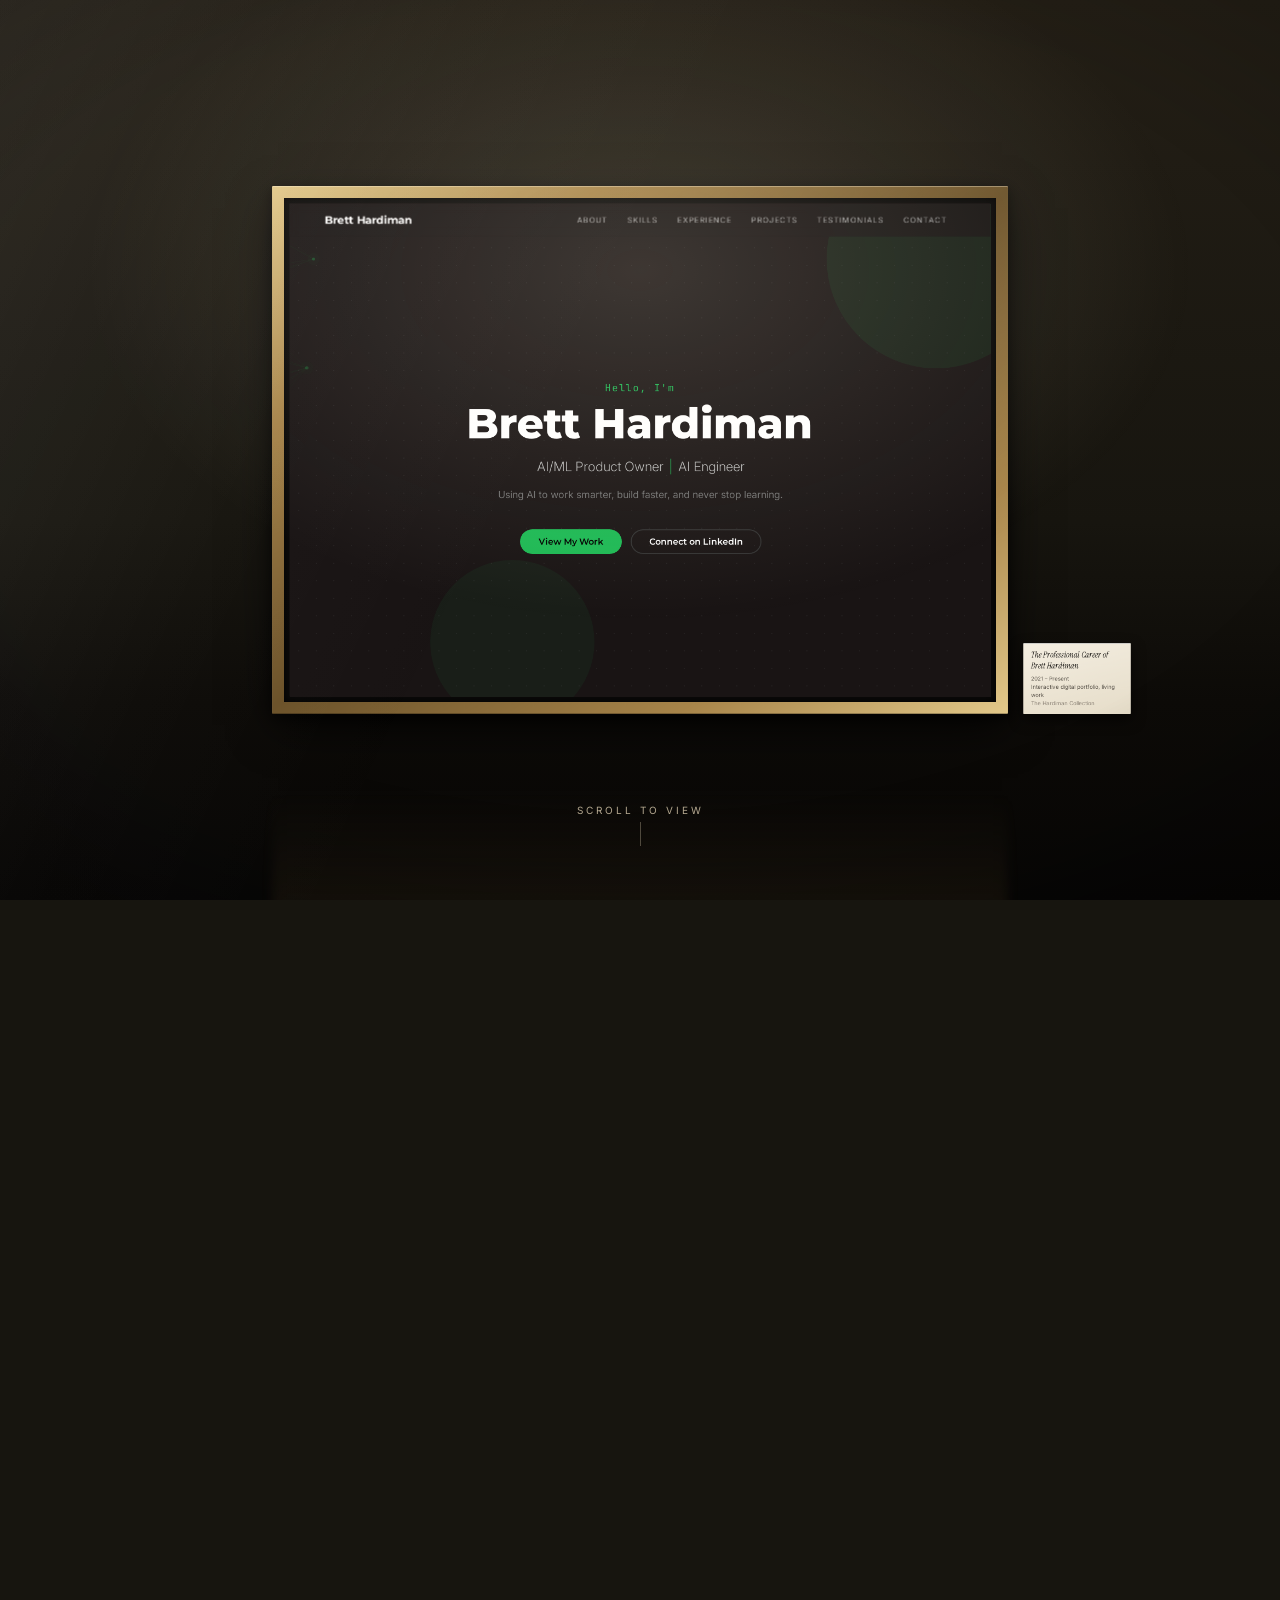
==== commit 502adf8b: "fix(gallery): load gallery.js as plain script, not module ES modules fail to import over file:// in " ====
--- a/index.html
+++ b/index.html
@@ -104,6 +104,6 @@
 
   <button id="gallery-return-chip" aria-label="Return to gallery">&larr; Gallery</button>
 
-  <script type="module" src="js/gallery.js"></script>
+  <script src="js/gallery.js" defer></script>
 </body>
 </html>
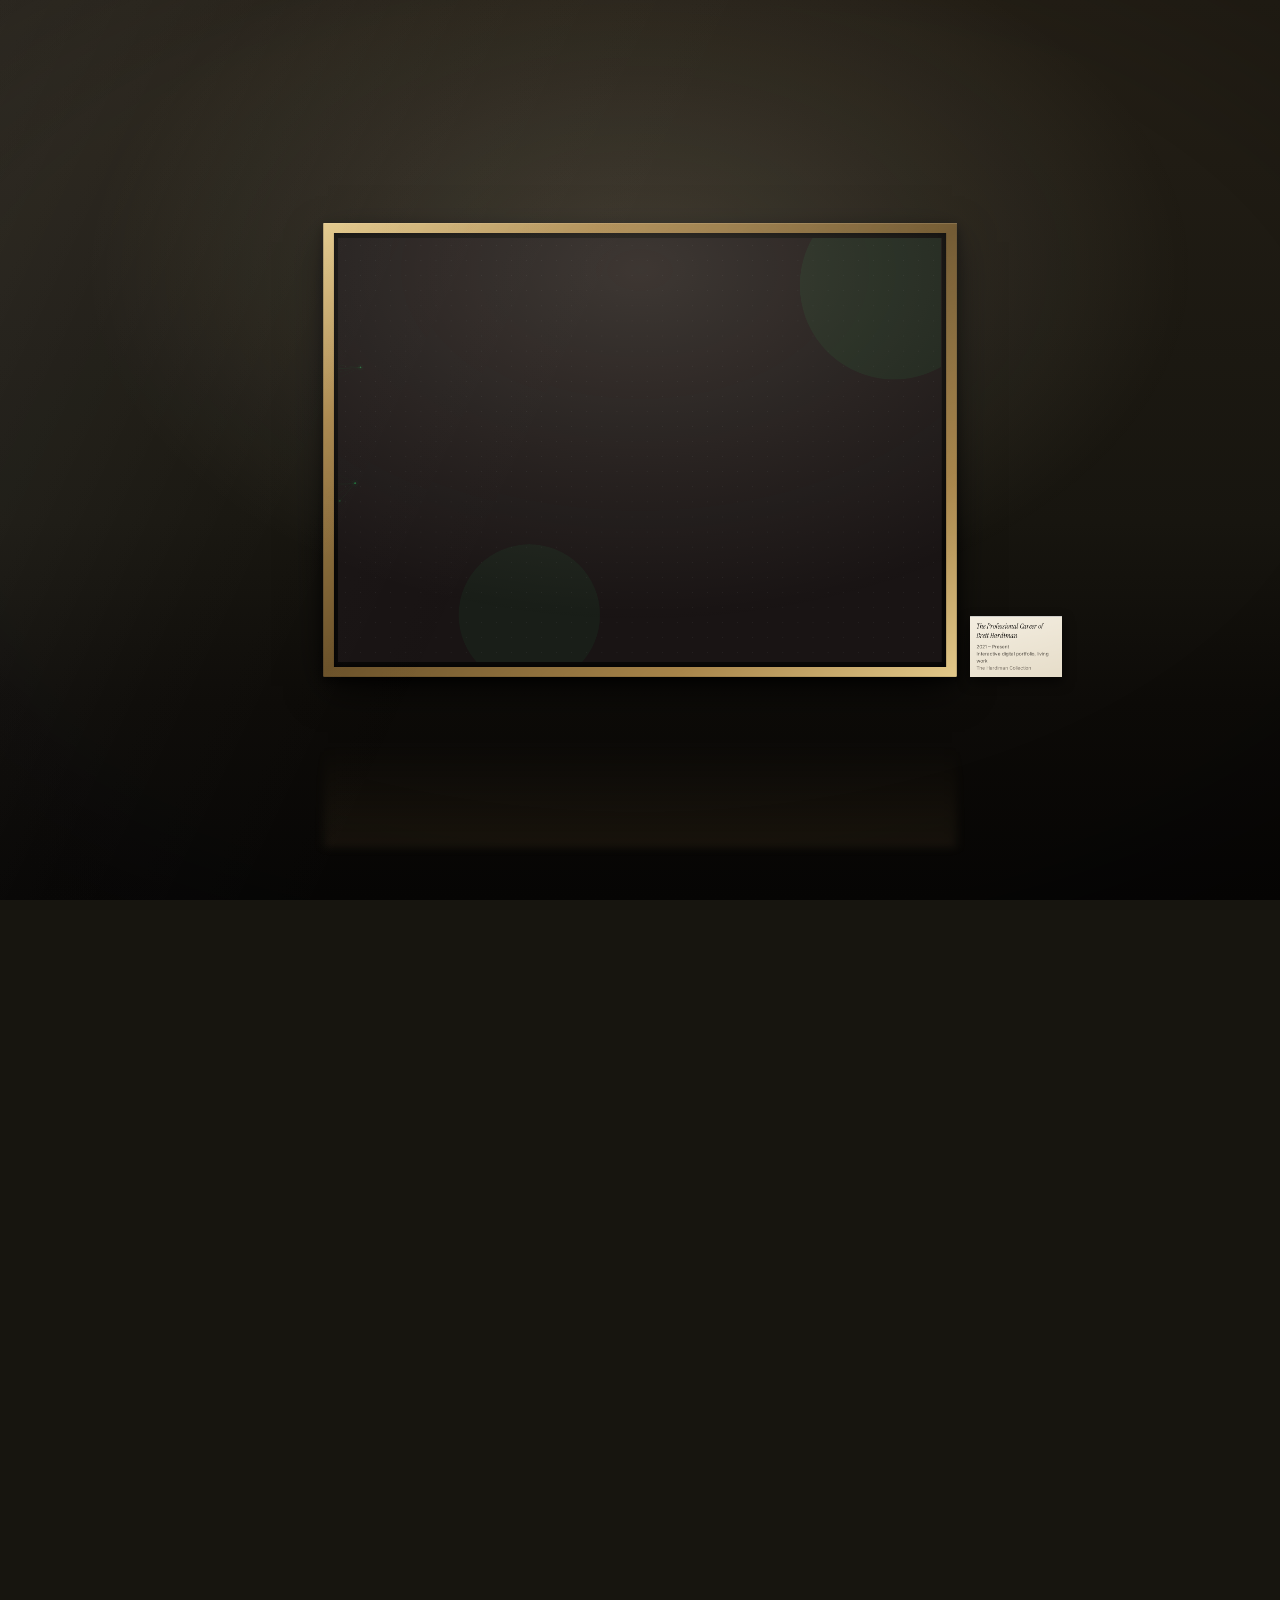
==== commit 47316efe: "feat(gallery): hide portfolio chrome inside frame, reveal on zoom complete Per the user's spec: whil" ====
--- a/index.html
+++ b/index.html
@@ -63,7 +63,7 @@
             <div class="art-frame-inner">
               <iframe
                 id="portfolio-iframe"
-                src="portfolio.html"
+                src="portfolio.html?embedded=1"
                 title="Brett Hardiman — Portfolio"
                 loading="eager"
                 referrerpolicy="same-origin"
--- a/css/gallery.css
+++ b/css/gallery.css
@@ -272,13 +272,16 @@
   padding: clamp(24px, 4vh, 40px) 24px 0;
 }
 
+/* Note: no CSS entry animations on header/scroll-hint. They would set
+   a keyframe-driven opacity that overrides the inline opacity gallery.js
+   uses to fade them out during the zoom. The fade-in feel comes for
+   free from the gallery shell loading instantly. */
 .gallery-header-label {
   font-size: 10px;
   letter-spacing: 0.35em;
   text-transform: uppercase;
   color: var(--gallery-cream);
   margin: 0;
-  animation: gallery-fade-rise 0.8s ease-out both;
 }
 
 .gallery-header-title {
@@ -288,7 +291,6 @@
   color: var(--gallery-cream-light);
   margin: 8px 0 0;
   letter-spacing: -0.5px;
-  animation: gallery-fade-rise 0.8s ease-out 0.2s both;
 }
 
 /* ──────────────────────────────────────────────
@@ -308,7 +310,6 @@
   letter-spacing: 0.3em;
   text-transform: uppercase;
   color: var(--gallery-cream);
-  animation: gallery-fade-rise 0.8s ease-out 0.4s both;
 }
 
 .gallery-scroll-line {
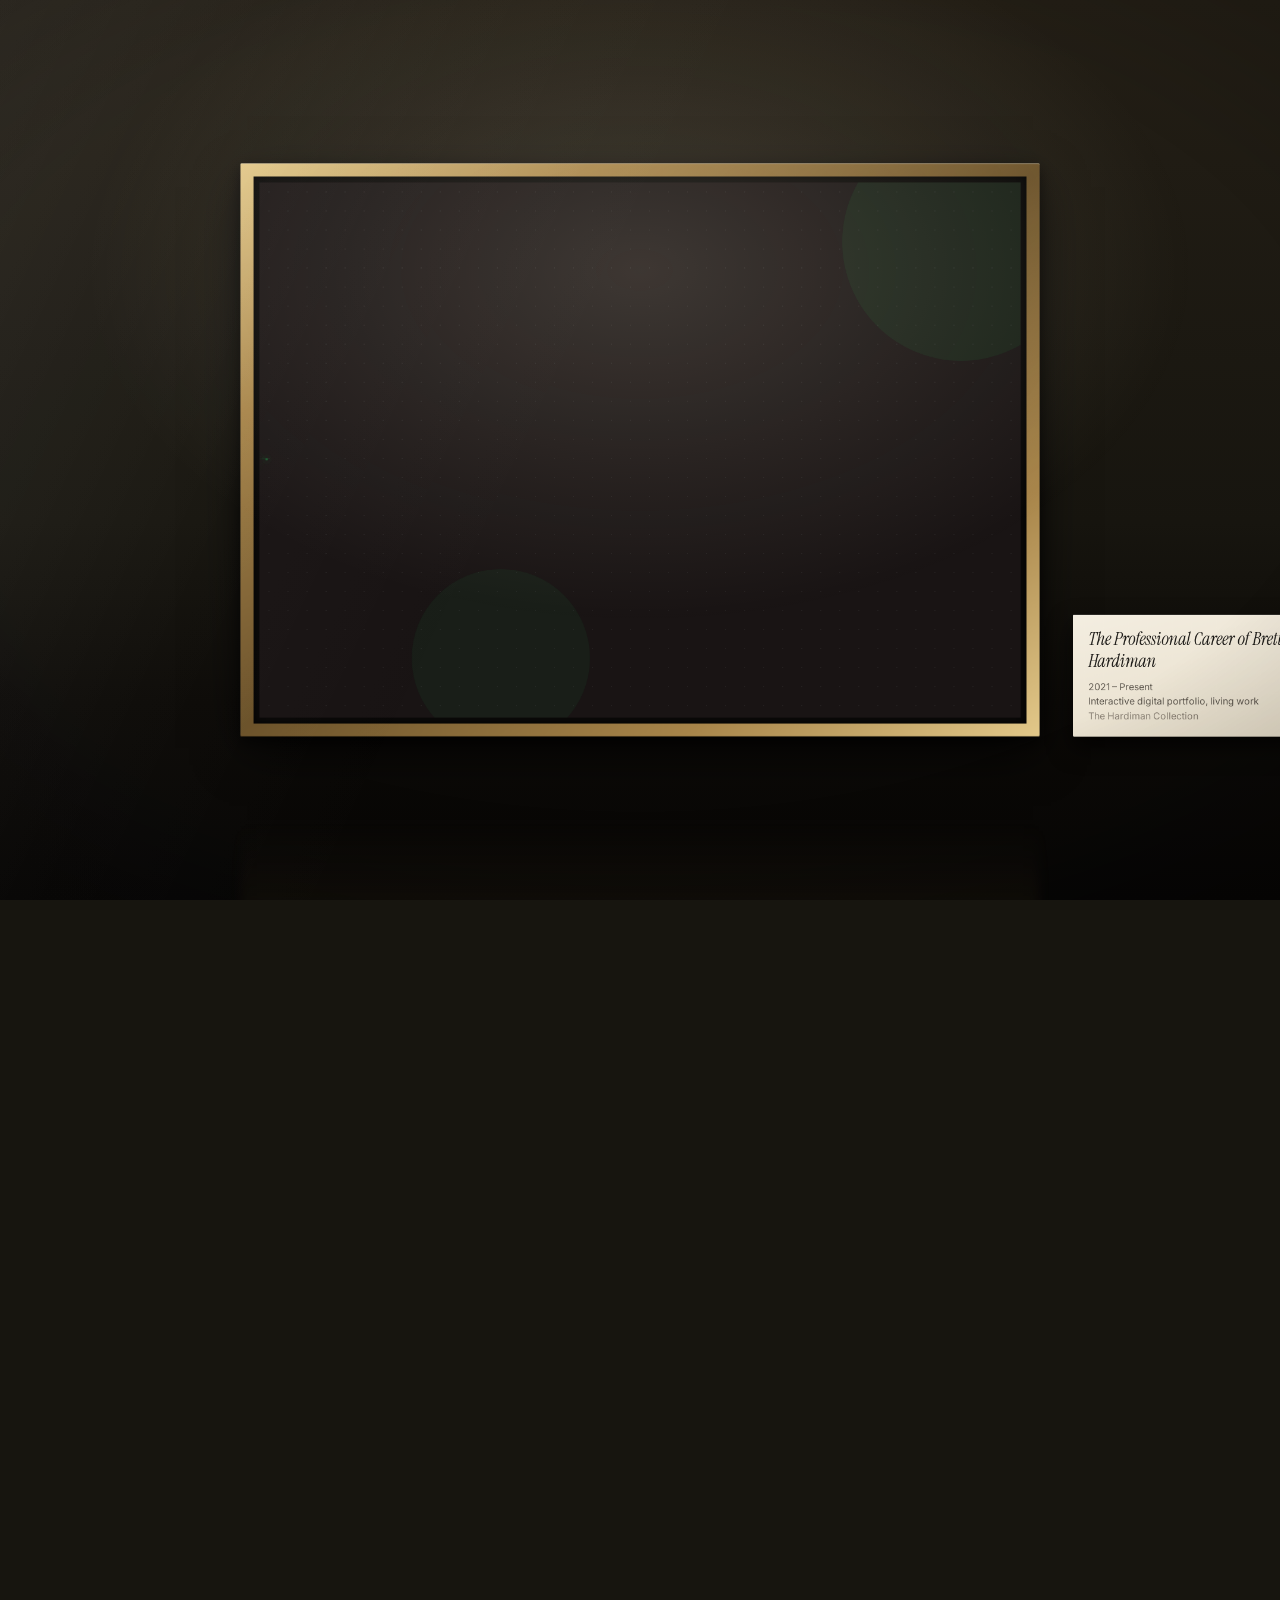
==== commit a50d64bc: "style(gallery): move scroll hint above the frame Moved #gallery-scroll-hint into #gallery-header so " ====
--- a/index.html
+++ b/index.html
@@ -92,11 +92,10 @@
       <div id="gallery-header">
         <p class="gallery-header-label">The Hardiman Collection</p>
         <h2 class="gallery-header-title">A Working Retrospective</h2>
-      </div>
-
-      <div id="gallery-scroll-hint">
-        <span>Scroll to view</span>
-        <span class="gallery-scroll-line"></span>
+        <div id="gallery-scroll-hint">
+          <span>Scroll to view</span>
+          <span class="gallery-scroll-line"></span>
+        </div>
       </div>
 
     </div>
--- a/css/gallery.css
+++ b/css/gallery.css
@@ -179,17 +179,20 @@
 
 /* ──────────────────────────────────────────────
    Museum placard (anchored to bottom-right of frame)
+
+   Sized generously in CSS pixels because the gallery view renders
+   everything at ~0.42× — at smaller dimensions the text was illegible.
    ────────────────────────────────────────────── */
 .gallery-placard {
   position: absolute;
-  left: calc(100% + 28px);
+  left: calc(100% + 56px);
   bottom: 0;
-  width: 168px;
-  padding: 12px 14px;
+  width: 340px;
+  padding: 22px 26px;
   background: linear-gradient(165deg, #f4eee1, #e6ddc9);
-  border-radius: 1px;
+  border-radius: 2px;
   box-shadow:
-    0 10px 26px rgba(0, 0, 0, 0.6),
+    0 18px 40px rgba(0, 0, 0, 0.65),
     inset 0 1px 0 rgba(255, 255, 255, 0.7);
   text-align: left;
   font-size: 0; /* reset, children set their own size */
@@ -198,17 +201,17 @@
 .gallery-placard-title {
   font-family: var(--gallery-font-display);
   font-style: italic;
-  font-size: 15px;
-  line-height: 1.3;
+  font-size: 30px;
+  line-height: 1.25;
   color: #1c1a17;
   margin: 0;
 }
 
 .gallery-placard-details {
-  font-size: 10px;
-  margin: 6px 0 0;
+  font-size: 16px;
+  margin: 12px 0 0;
   color: #5d574e;
-  line-height: 1.5;
+  line-height: 1.55;
 }
 
 .gallery-placard-collection {
@@ -294,18 +297,15 @@
 }
 
 /* ──────────────────────────────────────────────
-   Scroll hint
+   Scroll hint — now nested INSIDE #gallery-header so it sits directly
+   below "A Working Retrospective" in the column flow (above the frame).
    ────────────────────────────────────────────── */
 #gallery-scroll-hint {
-  position: absolute;
-  left: 0;
-  right: 0;
-  bottom: clamp(24px, 6vh, 60px);
-  z-index: 10;
   display: flex;
   flex-direction: column;
   align-items: center;
-  gap: 6px;
+  gap: 8px;
+  margin-top: clamp(16px, 2.5vh, 28px);
   font-size: 10px;
   letter-spacing: 0.3em;
   text-transform: uppercase;
